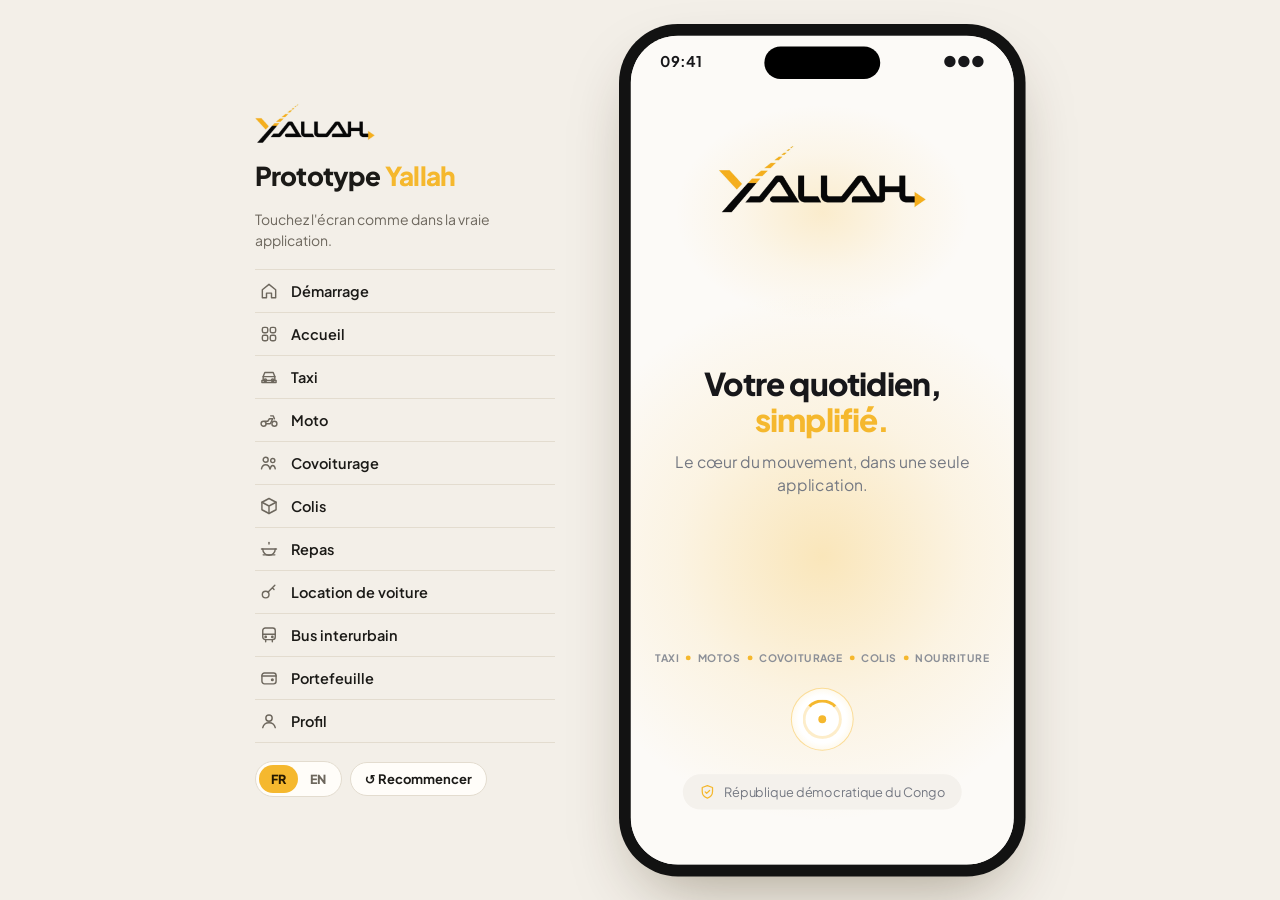
==== index.html @ ae4ca33b "Yallah prototype" ====
<!doctype html><html lang="fr"><head><meta charset="utf-8"><meta name="viewport" content="width=device-width, initial-scale=1, viewport-fit=cover"><meta name="theme-color" content="#fcfaf7"><meta name="apple-mobile-web-app-capable" content="yes"><meta name="mobile-web-app-capable" content="yes"><meta name="apple-mobile-web-app-title" content="Yallah"><link rel="apple-touch-icon" href="img/icon.png"><link rel="icon" href="img/icon.png"><title>Yallah App</title>
<link rel="preconnect" href="https://fonts.googleapis.com">
<link rel="preconnect" href="https://fonts.gstatic.com" crossorigin>
<link rel="stylesheet" href="https://fonts.googleapis.com/css2?family=Plus+Jakarta+Sans:wght@400;500;600;700;800&display=swap">
<style>
/* Layout: phones get the app full screen; laptops see a phone frame beside a short journey menu. One light app look, warm white with Yallah gold. */
:root {
  --page: #f3efe8; --page-ink: #1b1a17; --page-muted: #6d675d; --page-line: #e3dccf; --page-card: #fffdf9;
  --app-bg: #fcfaf7; --card: #ffffff; --ink: #17171a; --muted: #747882; --faint: #a3a7ae; --line: #efebe5;
  --gold: #f5b82e; --gold-soft: #fdf0cf; --gold-deep: #8a6408; --chip: #f4f1ec; --red: #c4382f;
  --sans: "Plus Jakarta Sans", "Segoe UI", system-ui, -apple-system, sans-serif;
}
@media (prefers-color-scheme: dark) { :root:not([data-theme="light"]) { --page: #15130f; --page-ink: #f3efe7; --page-muted: #a9a294; --page-line: #2e2a22; --page-card: #1d1a15; color-scheme: dark } }
:root[data-theme="dark"] { --page: #15130f; --page-ink: #f3efe7; --page-muted: #a9a294; --page-line: #2e2a22; --page-card: #1d1a15; color-scheme: dark }
* { box-sizing: border-box; -webkit-tap-highlight-color: transparent; }
html, body { height: 100%; }
body { margin: 0; background: var(--page); color: var(--page-ink); font-family: var(--sans); -webkit-font-smoothing: antialiased; }
button { font: inherit; color: inherit; }
:focus-visible { outline: 2px solid var(--gold); outline-offset: 2px; }

/* ---------- shell ---------- */
.stage { height: 100%; display: grid; grid-template-columns: minmax(250px, 300px) auto; justify-content: center; align-items: center; gap: 64px;
  padding-left: max(16px, env(safe-area-inset-left, 0px)); padding-right: max(16px, env(safe-area-inset-right, 0px)); padding-block: 24px; }
.rail { display: flex; flex-direction: column; gap: 18px; max-height: calc(100vh - 48px); }
.rail img { width: 120px; }
.rail h1 { margin: 0; font-size: 26px; font-weight: 800; letter-spacing: -0.03em; line-height: 1.15; text-wrap: balance; }
.rail h1 em { font-style: normal; color: var(--gold); }
.rail p { margin: 0; color: var(--page-muted); font-size: 14px; line-height: 1.5; }
.jlist { display: flex; flex-direction: column; overflow-y: auto; border-top: 1px solid var(--page-line); }
.jlist button { display: flex; align-items: center; gap: 12px; padding: 11px 4px; background: none; border: 0; border-bottom: 1px solid var(--page-line); text-align: left; cursor: pointer; font-weight: 600; font-size: 14.5px; color: var(--page-ink); }
.jlist button svg { width: 20px; height: 20px; color: var(--page-muted); }
.jlist button:hover svg, .jlist button.on svg { color: var(--gold); }
.railfoot { display: flex; gap: 8px; flex-wrap: wrap; align-items: center; }
.pill { border: 1px solid var(--page-line); background: var(--page-card); color: var(--page-ink); padding: 8px 14px; border-radius: 999px; font-size: 13px; font-weight: 700; cursor: pointer; }
.seg { display: inline-flex; border: 1px solid var(--page-line); background: var(--page-card); border-radius: 999px; padding: 3px; }
.seg button { border: 0; background: none; padding: 6px 12px; border-radius: 999px; font-size: 12.5px; font-weight: 800; cursor: pointer; color: var(--page-muted); }
.seg button[aria-pressed="true"] { background: var(--gold); color: #261900; }

.device { width: calc(390px * var(--s, 1) + 24px * var(--s, 1)); height: calc(844px * var(--s, 1) + 24px * var(--s, 1)); position: relative; }
.bezel { position: absolute; left: 0; top: 0; width: 414px; height: 868px; transform: scale(var(--s, 1)); transform-origin: 0 0; background: #121212; border-radius: 60px; padding: 12px;
  box-shadow: 0 30px 70px -24px rgba(50, 35, 0, .4); }
#app { position: relative; width: 390px; height: 844px; border-radius: 48px; overflow: hidden; background: var(--app-bg); color: var(--ink); font-family: var(--sans); --top: 50px; --bot: 26px; }
.fakebar { position: absolute; top: 0; left: 0; right: 0; height: 50px; padding: 16px 30px 0; display: flex; justify-content: space-between; font-weight: 700; font-size: 15px; z-index: 20; pointer-events: none; color: var(--ink); }
.fakebar .notch { position: absolute; left: 50%; top: 11px; transform: translateX(-50%); width: 118px; height: 33px; border-radius: 20px; background: #000; }
.handle { display: none; }
.backdrop { display: none; }
@media (max-width: 760px), (max-height: 600px) and (pointer: coarse) {
  .stage { display: block; padding: 0; }
  .rail { display: none; }
  .device { position: fixed; inset: 0; width: auto; height: auto; }
  .bezel { position: static; transform: none; width: 100%; height: 100%; padding: 0; border-radius: 0; box-shadow: none; background: var(--app-bg); }
  #app { width: 100%; height: 100%; border-radius: 0; --top: max(14px, env(safe-area-inset-top, 0px)); --bot: max(12px, env(safe-area-inset-bottom, 0px)); }
  .fakebar { display: none; }
  .handle { display: grid; place-items: center; position: fixed; z-index: 60; right: env(safe-area-inset-right, 0px); top: 38%; width: 12px; height: 44px; border-radius: 8px 0 0 8px; border: 0; background: rgba(23, 23, 26, .16); color: transparent; cursor: pointer; }
  .backdrop.show { display: block; position: fixed; inset: 0; z-index: 70; background: rgba(10, 8, 4, .45); }
  .rail.sheet { display: flex; position: fixed; z-index: 80; left: 0; right: 0; bottom: 0; max-height: 84vh; background: var(--page-card); border-radius: 24px 24px 0 0;
    padding: 20px max(18px, env(safe-area-inset-right, 0px)) calc(18px + env(safe-area-inset-bottom, 0px)) max(18px, env(safe-area-inset-left, 0px)); }
}

/* ---------- app ---------- */
.scr { position: absolute; inset: 0; display: flex; flex-direction: column; background: var(--app-bg); animation: enter .22s ease-out; }
@keyframes enter { from { opacity: 0; transform: translateX(14px); } to { opacity: 1; transform: none; } }
.scr.fade { animation: fadein .3s ease-out; }
@keyframes fadein { from { opacity: 0; } to { opacity: 1; } }
.top { padding: calc(var(--top) + 4px) 20px 10px; display: flex; align-items: center; gap: 12px; position: relative; z-index: 3; }
.top .t { font-size: 19px; font-weight: 800; letter-spacing: -0.02em; flex: 1; min-width: 0; white-space: nowrap; overflow: hidden; text-overflow: ellipsis; }
.body { flex: 1; min-height: 0; overflow-y: auto; padding: 4px 22px 20px; display: flex; flex-direction: column; gap: 18px; scrollbar-width: none; position: relative; }
.body::-webkit-scrollbar { display: none; }
.foot { padding: 10px 22px calc(var(--bot) + 6px); display: flex; flex-direction: column; gap: 8px; align-items: stretch; }
.nav + .foot, .foot:has(+ .nav) { padding-bottom: 10px; }
.nav { display: flex; padding: 8px 14px calc(var(--bot) - 4px); background: var(--card); border-top: 1px solid var(--line); }
.nav button { flex: 1; display: flex; flex-direction: column; align-items: center; gap: 3px; border: 0; background: none; font-size: 11px; font-weight: 600; color: var(--faint); cursor: pointer; padding: 4px 0; }
.nav button.on { color: var(--ink); }
.nav button.on .ic { color: var(--gold-deep); }
.nav button.on::after { content: ""; width: 4px; height: 4px; border-radius: 50%; background: var(--gold); }

.ic { width: 22px; height: 22px; stroke: currentColor; fill: none; stroke-width: 1.7; stroke-linecap: round; stroke-linejoin: round; flex: none; }
.round { width: 44px; height: 44px; border-radius: 50%; display: grid; place-items: center; background: var(--card); border: 1px solid var(--line); flex: none; cursor: pointer; padding: 0; }
.h1 { font-size: 30px; font-weight: 800; letter-spacing: -0.03em; line-height: 1.12; margin: 0; text-wrap: balance; }
.h2 { font-size: 22px; font-weight: 800; letter-spacing: -0.025em; margin: 0; }
.h3 { font-size: 15px; font-weight: 700; margin: 0; letter-spacing: -0.01em; }
.sub { color: var(--muted); font-size: 15px; line-height: 1.5; margin: 0; }
.small { font-size: 12.5px; color: var(--muted); }
.label { font-size: 12px; font-weight: 700; color: var(--muted); letter-spacing: .02em; }
.gold { color: var(--gold); }
.num { font-variant-numeric: tabular-nums; }
.center { text-align: center; align-items: center; }
.btn { display: flex; align-items: center; justify-content: center; gap: 8px; width: 100%; min-height: 56px; border-radius: 18px; border: 0; background: var(--gold); color: #1d1500; font-weight: 700; font-size: 16px; cursor: pointer; }
.btn.dark { background: var(--ink); color: #fff; }
.btn.ghost { background: var(--chip); color: var(--ink); }
.btn.sm { min-height: 48px; font-size: 15px; }
.link { background: none; border: 0; color: var(--muted); font-weight: 600; font-size: 14px; cursor: pointer; padding: 10px; align-self: center; }
.link.red { color: var(--red); }
.field { display: flex; align-items: center; gap: 12px; min-height: 56px; border-radius: 18px; background: var(--card); border: 1.5px solid var(--line); padding: 0 16px; font-size: 16px; width: 100%; text-align: left; cursor: pointer; color: var(--ink); }
.field.on { border-color: var(--gold); box-shadow: 0 0 0 4px var(--gold-soft); }
.field .ph { color: var(--muted); }
.row { display: flex; align-items: center; gap: 14px; }
.grow { flex: 1; min-width: 0; }
.list { display: flex; flex-direction: column; }
.li { display: flex; align-items: center; gap: 14px; padding: 14px 0; border: 0; border-bottom: 1px solid var(--line); background: none; text-align: left; width: 100%; cursor: pointer; color: var(--ink); }
.li:last-child { border-bottom: 0; }
.tile { width: 42px; height: 42px; border-radius: 14px; background: var(--chip); display: grid; place-items: center; color: var(--ink); flex: none; }
.tile.gold { background: var(--gold-soft); color: var(--gold-deep); }
.tile.solid { background: var(--gold); color: #1d1500; }
.chev { color: var(--faint); }
.card { background: var(--card); border-radius: 22px; box-shadow: 0 0 0 1px var(--line) inset; padding: 16px; }
.soft { background: var(--chip); border-radius: 20px; padding: 14px 16px; }
.chips { display: flex; gap: 8px; flex-wrap: wrap; }
.chip { padding: 9px 14px; border-radius: 999px; background: var(--chip); font-size: 13.5px; font-weight: 600; border: 0; cursor: pointer; color: var(--ink); }
.chip.on { background: var(--ink); color: #fff; }
.glow { position: absolute; border-radius: 50%; pointer-events: none; background: radial-gradient(closest-side, rgba(245, 184, 46, .30), rgba(245, 184, 46, .1) 55%, rgba(245, 184, 46, 0)); z-index: 0; }
.rel { position: relative; z-index: 1; }
.svc { display: grid; grid-template-columns: repeat(3, 1fr); gap: 12px; }
.svc button { border: 0; background: var(--card); border-radius: 22px; min-height: 92px; display: flex; flex-direction: column; align-items: center; justify-content: center; gap: 8px; cursor: pointer; font-size: 13px; font-weight: 600; box-shadow: 0 0 0 1px var(--line) inset; color: var(--ink); padding: 8px 4px; }
.svc .ic { width: 28px; height: 28px; stroke-width: 1.5; }
.svc button.hot { background: var(--gold-soft); box-shadow: none; }
.balance { display: flex; align-items: center; gap: 12px; background: var(--ink); color: #fff; border-radius: 22px; padding: 18px 20px; }
.balance .mini { border: 0; background: var(--gold); color: #1d1500; border-radius: 14px; min-height: 42px; padding: 0 14px; font-weight: 700; display: flex; gap: 6px; align-items: center; cursor: pointer; }

/* maps + sheets */
.map { position: absolute; inset: 0; width: 100%; height: 100%; }
.floattop { position: absolute; left: 0; right: 0; top: 0; padding: calc(var(--top) + 4px) 20px 0; display: flex; justify-content: space-between; z-index: 3; }
.sheet { position: absolute; left: 0; right: 0; bottom: 0; background: var(--card); border-radius: 28px 28px 0 0; box-shadow: 0 -12px 40px rgba(30, 20, 0, .08); padding: 12px 22px calc(var(--bot) + 8px); z-index: 4; display: flex; flex-direction: column; gap: 12px; }
.grab { width: 40px; height: 4px; border-radius: 2px; background: var(--line); margin: 0 auto 4px; }
.opt { display: flex; align-items: center; gap: 14px; padding: 11px 14px; border-radius: 18px; border: 1.5px solid transparent; background: none; width: 100%; text-align: left; cursor: pointer; color: var(--ink); }
.opt.on { border-color: var(--gold); background: #fffbf1; }
.opt.on .tile { background: var(--gold); color: #1d1500; }
.pulse { position: absolute; border-radius: 50%; border: 1.5px solid rgba(245, 184, 46, .6); animation: ping 2.4s ease-out infinite; }
@keyframes ping { from { transform: scale(.4); opacity: 1; } to { transform: scale(1.6); opacity: 0; } }
.bar { height: 4px; border-radius: 2px; background: var(--chip); overflow: hidden; }
.bar i { display: block; height: 100%; width: 40%; background: var(--gold); border-radius: 2px; animation: slide 1.6s ease-in-out infinite; }
.bar.fill i { width: 100%; transform-origin: left; animation: fill var(--dur, 5s) linear forwards; }
@keyframes slide { from { transform: translateX(-100%); } to { transform: translateX(260%); } }
@keyframes fill { from { transform: scaleX(0); } to { transform: scaleX(1); } }
.spinner { width: 64px; height: 64px; border-radius: 50%; display: grid; place-items: center; border: 1px solid rgba(245, 184, 46, .45); background: radial-gradient(circle, #fff 55%, var(--gold-soft)); }
.spinner i { width: 40px; height: 40px; border-radius: 50%; border: 3px solid rgba(245, 184, 46, .25); border-top-color: var(--gold); animation: spin 1.1s linear infinite; position: relative; }
.spinner i::after { content: ""; position: absolute; inset: 0; margin: auto; width: 8px; height: 8px; border-radius: 50%; background: var(--gold); }
@keyframes spin { to { transform: rotate(360deg); } }
.okmark { width: 80px; height: 80px; border-radius: 50%; background: var(--gold); display: grid; place-items: center; color: #1d1500; animation: pop .35s ease-out; }
.okmark .ic { width: 38px; height: 38px; stroke-width: 2.2; }
@keyframes pop { from { transform: scale(.6); opacity: 0; } to { transform: scale(1); opacity: 1; } }
.stars { display: flex; gap: 10px; justify-content: center; }
.stars button { border: 0; background: none; padding: 0; cursor: pointer; }
.stars svg { width: 36px; height: 36px; }
.steps { display: flex; flex-direction: column; }
.step { display: flex; gap: 14px; align-items: flex-start; padding-bottom: 18px; position: relative; }
.step::before { content: ""; position: absolute; left: 11px; top: 26px; bottom: 2px; width: 2px; background: var(--line); }
.step:last-child::before { display: none; }
.step .d { width: 24px; height: 24px; border-radius: 50%; border: 2px solid var(--line); background: var(--card); flex: none; display: grid; place-items: center; }
.step.done .d { background: var(--gold); border-color: var(--gold); color: #1d1500; }
.step.done .d .ic { width: 14px; height: 14px; stroke-width: 3; }
.step.now .d { border-color: var(--gold); box-shadow: 0 0 0 5px var(--gold-soft); }
.step.now .d::after { content: ""; width: 8px; height: 8px; border-radius: 50%; background: var(--gold); }
.step .h3 { margin-top: 2px; }
.step:not(.done):not(.now) .h3 { color: var(--faint); font-weight: 600; }
.food { border-radius: 22px; overflow: hidden; background: var(--card); box-shadow: 0 0 0 1px var(--line) inset; border: 0; padding: 0; text-align: left; cursor: pointer; color: var(--ink); width: 100%; }
.food .art { height: 116px; position: relative; overflow: hidden; }
.food .meta { padding: 12px 14px 14px; display: flex; flex-direction: column; gap: 3px; }
.qty { display: flex; align-items: center; gap: 10px; }
.qty button { width: 32px; height: 32px; border-radius: 50%; border: 1px solid var(--line); background: var(--card); display: grid; place-items: center; cursor: pointer; padding: 0; }
.qty button.add { background: var(--gold); border-color: var(--gold); color: #1d1500; }
.qty .ic { width: 16px; height: 16px; stroke-width: 2.2; }
.cartbar { display: flex; align-items: center; gap: 12px; background: var(--ink); color: #fff; border-radius: 18px; min-height: 58px; padding: 0 18px; border: 0; cursor: pointer; width: 100%; font-weight: 700; font-size: 15px; }
.cartbar .n { width: 26px; height: 26px; border-radius: 50%; background: var(--gold); color: #1d1500; display: grid; place-items: center; font-size: 13px; }
.seats { display: grid; grid-template-columns: repeat(2, 44px) 24px repeat(2, 44px); gap: 10px; justify-content: center; }
.seat { width: 44px; height: 44px; border-radius: 12px; border: 1.5px solid var(--line); background: var(--card); font-size: 12px; font-weight: 700; color: var(--muted); cursor: pointer; padding: 0; }
.seat.taken { background: var(--chip); border-color: var(--chip); color: var(--faint); cursor: default; }
.seat.on { background: var(--gold); border-color: var(--gold); color: #1d1500; }
.keypad { display: grid; grid-template-columns: repeat(3, 1fr); gap: 8px; }
.keypad button { min-height: 56px; border: 0; background: none; font-size: 24px; font-weight: 600; border-radius: 16px; cursor: pointer; color: var(--ink); }
.keypad button:active { background: var(--chip); }
.pins { display: flex; gap: 14px; justify-content: center; }
.pins i { width: 16px; height: 16px; border-radius: 50%; border: 2px solid var(--faint); }
.pins i.on { background: var(--ink); border-color: var(--ink); }
.otp { display: flex; gap: 12px; }
.otp span { flex: 1; height: 62px; border-radius: 16px; background: var(--card); border: 1.5px solid var(--line); display: grid; place-items: center; font-size: 24px; font-weight: 800; }
.otp span.on { border-color: var(--gold); box-shadow: 0 0 0 4px var(--gold-soft); }
.bubble { max-width: 78%; padding: 11px 14px; border-radius: 18px; font-size: 14.5px; line-height: 1.4; }
.bubble.me { align-self: flex-end; background: var(--gold); color: #1d1500; border-bottom-right-radius: 6px; }
.bubble.them { align-self: flex-start; background: var(--chip); border-bottom-left-radius: 6px; }
.toggle { width: 46px; height: 28px; border-radius: 14px; background: var(--chip); border: 0; position: relative; cursor: pointer; flex: none; padding: 0; }
.toggle::after { content: ""; position: absolute; top: 3px; left: 3px; width: 22px; height: 22px; border-radius: 50%; background: #fff; box-shadow: 0 1px 3px rgba(0, 0, 0, .2); transition: left .15s; }
.toggle.on { background: var(--gold); }
.toggle.on::after { left: 21px; }
.radio { width: 22px; height: 22px; border-radius: 50%; border: 2px solid var(--line); flex: none; }
.radio.on { border: 7px solid var(--gold); }
.amount { font-size: 42px; font-weight: 800; letter-spacing: -0.03em; text-align: center; }
.toast { position: absolute; left: 50%; bottom: 110px; transform: translateX(-50%); background: var(--ink); color: #fff; padding: 10px 16px; border-radius: 999px; font-size: 13px; font-weight: 600; z-index: 30; white-space: nowrap; animation: fadein .2s; }
@media (prefers-reduced-motion: reduce) { .scr, .pulse, .spinner i, .bar i, .okmark { animation: none !important; } .bar.fill i { transform: none; } }
</style>

</head><body>
<svg width="0" height="0" style="position:absolute" aria-hidden="true">
  <symbol id="i-car" viewBox="0 0 24 24"><path d="M5 16V11.5l2-5h10l2 5V16"/><path d="M3.5 16h17v2.5h-17z"/><circle cx="7.5" cy="16" r="1.6"/><circle cx="16.5" cy="16" r="1.6"/><path d="M5 11.5h14"/></symbol>
  <symbol id="i-moto" viewBox="0 0 24 24"><circle cx="5.5" cy="16.5" r="3"/><circle cx="18.5" cy="16.5" r="3"/><path d="M8.5 16.5h5l3-6h-4l-2 3H7"/><path d="M14 7h3l1.5 3.5"/></symbol>
  <symbol id="i-pool" viewBox="0 0 24 24"><circle cx="8" cy="8" r="3"/><circle cx="16.5" cy="9" r="2.5"/><path d="M3 19c.5-3 2.5-5 5-5s4.5 2 5 5"/><path d="M13.5 19c.4-2.4 1.6-4 3-4s2.6 1.6 3 4"/></symbol>
  <symbol id="i-box" viewBox="0 0 24 24"><path d="M3.5 7.5 12 3l8.5 4.5v9L12 21l-8.5-4.5z"/><path d="M3.5 7.5 12 12l8.5-4.5M12 12v9"/></symbol>
  <symbol id="i-food" viewBox="0 0 24 24"><path d="M3 12h18"/><path d="M4.5 12a7.5 7.5 0 0 0 15 0"/><path d="M12 4v2"/><path d="M5 19h14"/></symbol>
  <symbol id="i-more" viewBox="0 0 24 24"><circle cx="6" cy="12" r="1.3"/><circle cx="12" cy="12" r="1.3"/><circle cx="18" cy="12" r="1.3"/></symbol>
  <symbol id="i-grid" viewBox="0 0 24 24"><rect x="4" y="4" width="6.5" height="6.5" rx="2"/><rect x="13.5" y="4" width="6.5" height="6.5" rx="2"/><rect x="4" y="13.5" width="6.5" height="6.5" rx="2"/><rect x="13.5" y="13.5" width="6.5" height="6.5" rx="2"/></symbol>
  <symbol id="i-home" viewBox="0 0 24 24"><path d="M4 10.5 12 4l8 6.5V20h-5v-5.5H9V20H4z"/></symbol>
  <symbol id="i-clock" viewBox="0 0 24 24"><circle cx="12" cy="12" r="8.5"/><path d="M12 7.5V12l3 2"/></symbol>
  <symbol id="i-wallet" viewBox="0 0 24 24"><rect x="3.5" y="6" width="17" height="13" rx="3"/><path d="M3.5 9.5h17"/><circle cx="16" cy="14" r="1"/></symbol>
  <symbol id="i-user" viewBox="0 0 24 24"><circle cx="12" cy="8.5" r="3.8"/><path d="M4.5 20c.8-3.8 3.8-6 7.5-6s6.7 2.2 7.5 6"/></symbol>
  <symbol id="i-search" viewBox="0 0 24 24"><circle cx="11" cy="11" r="6.5"/><path d="m16 16 4 4"/></symbol>
  <symbol id="i-pin" viewBox="0 0 24 24"><path d="M12 21s-6.5-6.2-6.5-11a6.5 6.5 0 0 1 13 0c0 4.8-6.5 11-6.5 11z"/><circle cx="12" cy="10" r="2.3"/></symbol>
  <symbol id="i-back" viewBox="0 0 24 24"><path d="M15 5l-7 7 7 7"/></symbol>
  <symbol id="i-x" viewBox="0 0 24 24"><path d="M6 6l12 12M18 6 6 18"/></symbol>
  <symbol id="i-arrow" viewBox="0 0 24 24"><path d="M5 12h14M13 6l6 6-6 6"/></symbol>
  <symbol id="i-chev" viewBox="0 0 24 24"><path d="M9 6l6 6-6 6"/></symbol>
  <symbol id="i-phone" viewBox="0 0 24 24"><path d="M6.5 3.5h3l1.5 4-2 1.5a10 10 0 0 0 6 6l1.5-2 4 1.5v3a2 2 0 0 1-2 2A16 16 0 0 1 4.5 5.5a2 2 0 0 1 2-2z"/></symbol>
  <symbol id="i-mobile" viewBox="0 0 24 24"><rect x="6.5" y="3" width="11" height="18" rx="2.5"/><path d="M10.5 18h3"/></symbol>
  <symbol id="i-chat" viewBox="0 0 24 24"><path d="M4 5.5h16v10H9l-5 4z"/></symbol>
  <symbol id="i-check" viewBox="0 0 24 24"><path d="m5 12.5 4.5 4.5L19 7.5"/></symbol>
  <symbol id="i-plus" viewBox="0 0 24 24"><path d="M12 5v14M5 12h14"/></symbol>
  <symbol id="i-minus" viewBox="0 0 24 24"><path d="M5 12h14"/></symbol>
  <symbol id="i-send" viewBox="0 0 24 24"><path d="M5 19 19 5M9 5h10v10"/></symbol>
  <symbol id="i-down" viewBox="0 0 24 24"><path d="M12 5v14M6 13l6 6 6-6"/></symbol>
  <symbol id="i-shield" viewBox="0 0 24 24"><path d="M12 3.5 19 6v5.5c0 4.3-3 7.6-7 9-4-1.4-7-4.7-7-9V6z"/><path d="m9 12 2 2 4-4"/></symbol>
  <symbol id="i-work" viewBox="0 0 24 24"><rect x="3.5" y="7.5" width="17" height="12" rx="2.5"/><path d="M9 7.5V5.5h6v2"/></symbol>
  <symbol id="i-plane" viewBox="0 0 24 24"><path d="M3 13.5 21 7l-4.5 13-3.5-6.5z"/><path d="m13 13.5 8-6.5"/></symbol>
  <symbol id="i-star" viewBox="0 0 24 24"><path d="m12 3.8 2.5 5.2 5.7.7-4.2 3.9 1.1 5.6L12 16.4l-5.1 2.8L8 13.6 3.8 9.7l5.7-.7z"/></symbol>
  <symbol id="i-bus" viewBox="0 0 24 24"><rect x="4.5" y="3.5" width="15" height="14" rx="3"/><path d="M4.5 11h15M8 17.5V20M16 17.5V20"/><circle cx="8" cy="14.3" r=".8"/><circle cx="16" cy="14.3" r=".8"/></symbol>
  <symbol id="i-school" viewBox="0 0 24 24"><path d="M3 9 12 4.5 21 9l-9 4.5z"/><path d="M7 11v4.5c1.5 1.3 3 2 5 2s3.5-.7 5-2V11"/></symbol>
  <symbol id="i-key" viewBox="0 0 24 24"><circle cx="8" cy="15" r="4"/><path d="m11 12 8-8M16 7l2 2"/></symbol>
  <symbol id="i-building" viewBox="0 0 24 24"><rect x="5" y="3.5" width="14" height="17" rx="2"/><path d="M9 7.5h2M13 7.5h2M9 11h2M13 11h2M10.5 20.5V16h3v4.5"/></symbol>
  <symbol id="i-bell" viewBox="0 0 24 24"><path d="M6 16V11a6 6 0 0 1 12 0v5l1.5 2h-15z"/><path d="M10 20.5h4"/></symbol>
  <symbol id="i-lang" viewBox="0 0 24 24"><circle cx="12" cy="12" r="8.5"/><path d="M3.5 12h17M12 3.5c2.5 2.5 3.5 5.5 3.5 8.5s-1 6-3.5 8.5c-2.5-2.5-3.5-5.5-3.5-8.5s1-6 3.5-8.5z"/></symbol>
  <symbol id="i-lock" viewBox="0 0 24 24"><rect x="5" y="10.5" width="14" height="10" rx="2.5"/><path d="M8.5 10.5V8a3.5 3.5 0 0 1 7 0v2.5"/></symbol>
  <symbol id="i-help" viewBox="0 0 24 24"><circle cx="12" cy="12" r="8.5"/><path d="M9.8 9.5a2.3 2.3 0 0 1 4.4.8c0 1.6-2.2 1.8-2.2 3.4"/><circle cx="12" cy="16.8" r=".5"/></symbol>
  <symbol id="i-out" viewBox="0 0 24 24"><path d="M14 4.5H6.5v15H14M10 12h10M16.5 8.5 20 12l-3.5 3.5"/></symbol>
  <symbol id="i-card" viewBox="0 0 24 24"><rect x="3" y="5.5" width="18" height="13" rx="2.5"/><path d="M3 10h18M7 14.5h4"/></symbol>
  <symbol id="i-share" viewBox="0 0 24 24"><circle cx="17.5" cy="6" r="2.5"/><circle cx="6.5" cy="12" r="2.5"/><circle cx="17.5" cy="18" r="2.5"/><path d="m8.7 10.8 6.6-3.6M8.7 13.2l6.6 3.6"/></symbol>
  <symbol id="i-store" viewBox="0 0 24 24"><path d="M4 9.5 5.5 4.5h13L20 9.5"/><path d="M4 9.5a2.7 2.7 0 0 0 5.3 0 2.7 2.7 0 0 0 5.4 0 2.7 2.7 0 0 0 5.3 0"/><path d="M5.5 12v8h13v-8"/></symbol>
  <symbol id="i-cal" viewBox="0 0 24 24"><rect x="3.5" y="5.5" width="17" height="15" rx="2.5"/><path d="M3.5 10h17M8 3.5v4M16 3.5v4"/></symbol>
  <symbol id="i-signal" viewBox="0 0 24 24"><path d="M4 18v-2M9 18v-5M14 18V9M19 18V5" stroke-width="2.6"/></symbol>
  <symbol id="i-flag" viewBox="0 0 30 20"><rect width="30" height="20" rx="3" fill="#2a8cd8"/><path d="M0 20 30 0" stroke="#f5d10b" stroke-width="7"/><path d="M0 20 30 0" stroke="#d6261f" stroke-width="3.5"/><path d="m6 3 1.2 2.6 2.8.3-2.1 1.9.6 2.8L6 9.2 3.5 10.6l.6-2.8L2 5.9l2.8-.3z" fill="#f5d10b"/></symbol>
  <symbol id="i-menu" viewBox="0 0 24 24"><path d="M5 7h14M5 12h14M5 17h14"/></symbol>
  <g id="mapbase">
    <rect width="390" height="844" fill="#f1ede6"/>
    <path d="M-20 140 L420 90 M-20 330 L420 300 M-20 520 L420 470 M90 -20 L130 860 M270 -20 L240 860" stroke="#ffffff" stroke-width="16" fill="none"/>
    <path d="M-20 230 L420 200 M-20 420 L420 390 M185 -20 L180 860 M340 -20 L320 860 M20 -20 L50 860" stroke="#ffffff" stroke-width="7" fill="none"/>
    <rect x="145" y="345" width="70" height="40" rx="10" fill="#ebe4d8"/>
    <rect x="258" y="120" width="60" height="70" rx="12" fill="#ebe4d8"/>
    <path d="M-20 660 C 80 620, 160 720, 420 630 L420 860 L-20 860 Z" fill="#e6eef0"/>
  </g>
  <g id="route">
    <path d="M118 150 L121 302 L246 292 L254 455" stroke="#f5b82e" stroke-width="6" fill="none" stroke-linecap="round" stroke-linejoin="round"/>
    <circle cx="118" cy="150" r="9" fill="#17171a"/><circle cx="118" cy="150" r="3.5" fill="#fff"/>
    <circle cx="254" cy="455" r="12" fill="#f5b82e"/><circle cx="254" cy="455" r="4.5" fill="#17171a"/>
  </g>
</svg>

<div class="stage">
  <aside class="rail" id="rail" aria-label="Journeys">
    <img src="[data-uri]" alt="Yallah">
    <h1 id="railTitle">Prototype <em>Yallah</em></h1>
    <p id="railSub">Touchez l'écran comme dans la vraie application.</p>
    <div class="jlist" id="jlist"></div>
    <div class="railfoot">
      <div class="seg" role="group" aria-label="Language"><button type="button" data-lang="fr" aria-pressed="true">FR</button><button type="button" data-lang="en" aria-pressed="false">EN</button></div>
      <button type="button" class="pill" id="restart">↺ <span id="restartL">Recommencer</span></button>
    </div>
  </aside>
  <div class="device" id="device"><div class="bezel"><div id="app" aria-live="polite"><div class="fakebar"><span>09:41</span><span class="notch"></span><span>●●●</span></div></div></div></div>
</div>
<button type="button" class="handle" id="handle" aria-label="Menu"><svg class="ic" style="width:14px;height:14px"><use href="#i-menu"/></svg></button>
<div class="backdrop" id="backdrop"></div>

<script>
const LOGO = document.querySelector('.rail img').src;
const st = { lang: 'fr', mode: 'taxi', ride: 'taxi', cart: {}, rate: 4, tip: 1, seat: '14', amount: 25000, method: 'mpesa', pin: '', size: 'm', poolDay: 0, chauffeur: true, req: null, ok: null, receipt: null, chatWith: 'driver' };
let current = null, stack = [], timer = null;
const L = (fr, en) => st.lang === 'en' ? en : fr;
const ic = (n, s = '') => `<svg class="ic" ${s}><use href="#i-${n}"/></svg>`;
const fmt = n => n.toLocaleString('fr-FR').replace(/ | /g, ' ');
const cdf = n => 'CDF ' + fmt(n);

const DRIVER = {
  taxi: { name: 'Patrick K.', first: 'Patrick', ini: 'PK', car: 'Toyota Corolla', plate: '4392AA', price: 14000, eta: 4, icon: 'car' },
  moto: { name: 'Dieudonné M.', first: 'Dieudonné', ini: 'DM', car: 'TVS Apache 160', plate: '2480AA', price: 6500, eta: 3, icon: 'moto' },
  comfort: { name: 'Joseph T.', first: 'Joseph', ini: 'JT', car: 'Toyota Prado', plate: '7710AB', price: 24000, eta: 7, icon: 'car' }
};
const MENU = [
  { id: 'poulet', fr: 'Poulet Mayo', en: 'Mayo Chicken', p: 22000 },
  { id: 'liboke', fr: 'Liboke de capitaine', en: 'Capitaine Liboke', p: 28000 },
  { id: 'brochette', fr: 'Brochettes', en: 'Skewers', p: 14000 },
  { id: 'jus', fr: 'Jus de gingembre', en: 'Ginger juice', p: 3000 }
];
const CARS = [
  { id: 'prado', name: 'Toyota Prado', seats: 7, p: 280000, col: '#e9e2d6' },
  { id: 'corolla', name: 'Toyota Corolla', seats: 5, p: 120000, col: '#f3e6c8' },
  { id: 'hiace', name: 'Toyota Hiace', seats: 14, p: 200000, col: '#e4e9ec' }
];

/* ---------- building blocks ---------- */
function header(title, o = {}) {
  const back = o.back === false ? '' : `<button class="round" data-back aria-label="${L('Retour', 'Back')}">${ic(o.close ? 'x' : 'back')}</button>`;
  const home = o.home === false ? '' : `<button class="round" data-go="home" aria-label="${L('Accueil', 'Home')}">${ic('home')}</button>`;
  return `<div class="top">${back}<div class="t">${title}</div>${o.right || home}</div>`;
}
function nav(on) {
  const it = [['home', 'home', L('Accueil', 'Home')], ['activity', 'clock', L('Activité', 'Activity')], ['wallet', 'wallet', L('Portefeuille', 'Wallet')], ['profile', 'user', L('Profil', 'Profile')]];
  return `<nav class="nav">${it.map(([k, i, l]) => `<button data-go="${k}" data-reset class="${k === on ? 'on' : ''}">${ic(i)}<span>${l}</span></button>`).join('')}</nav>`;
}
const map = (extra = '') => `<svg class="map" viewBox="0 0 390 844" preserveAspectRatio="xMidYMid slice"><use href="#mapbase"/>${extra}</svg>`;
const li = (tile, title, sub, go, right = ic('chev', 'class="ic chev"'), tileCls = '') =>
  `<button class="li" ${go ? `data-go="${go}"` : ''}><div class="tile ${tileCls}">${ic(tile)}</div><div class="grow"><div class="h3">${title}</div>${sub ? `<div class="small">${sub}</div>` : ''}</div>${right}</button>`;
const stars = n => [1, 2, 3, 4, 5].map(i => `<button data-act="rate" data-v="${i}" aria-label="${i}"><svg viewBox="0 0 24 24"><use href="#i-star" fill="${i <= n ? '#f5b82e' : 'none'}" stroke="${i <= n ? '#f5b82e' : '#d8d2c6'}" stroke-width="1.6"/></svg></button>`).join('');
const foodArt = (a, b, dish) => `<div class="art" style="background:linear-gradient(135deg,${a},${b})"><svg viewBox="0 0 120 80" style="position:absolute;right:16px;bottom:-6px;width:150px">${dish}</svg></div>`;
const DISH1 = '<ellipse cx="60" cy="58" rx="54" ry="16" fill="#fff8e6"/><ellipse cx="60" cy="52" rx="40" ry="11" fill="#e48b2c"/><circle cx="44" cy="46" r="7" fill="#c8601f"/><circle cx="62" cy="44" r="8" fill="#d97a2a"/><circle cx="78" cy="48" r="6" fill="#9c4c1a"/>';
const DISH2 = '<ellipse cx="60" cy="58" rx="54" ry="16" fill="#fff"/><path d="M24 52c8-14 64-14 72 0z" fill="#e2b45e"/><path d="M30 48c10-6 50-6 60 0" stroke="#b5452b" stroke-width="4" fill="none"/>';
const DISH3 = '<ellipse cx="60" cy="58" rx="54" ry="16" fill="#fff"/><path d="M30 50h60" stroke="#8a4a1c" stroke-width="7" stroke-linecap="round"/><circle cx="40" cy="50" r="6" fill="#b85c24"/><circle cx="58" cy="50" r="6" fill="#c96a2a"/><circle cx="76" cy="50" r="6" fill="#a24f1d"/>';
const carArt = col => `<svg viewBox="0 0 200 90" style="width:100%;height:100%"><rect width="200" height="90" fill="${col}"/><g transform="translate(40 26)"><path d="M10 40V28l14-16h62l20 16h8v12z" fill="#17171a"/><path d="M30 14h22v13H22zM57 14h26l14 13H57z" fill="#cfd6db"/><circle cx="30" cy="42" r="9" fill="#17171a" stroke="#fff" stroke-width="4"/><circle cx="96" cy="42" r="9" fill="#17171a" stroke="#fff" stroke-width="4"/></g></svg>`;
const qr = () => { let s = ''; const seed = [5, 9, 3, 12, 7, 1, 14, 6, 10, 2, 13, 8, 4, 11]; for (let y = 0; y < 21; y++) for (let x = 0; x < 21; x++) { const f = (x < 7 && y < 7) || (x > 13 && y < 7) || (x < 7 && y > 13); const v = f ? ((x % 6 === 0 || y % 6 === 0 || (x > 1 && x < 5 && y > 1 && y < 5)) || (x > 13 && (x === 14 || x === 20 || y === 0 || y === 6 || (x > 15 && x < 19 && y > 1 && y < 5))) || (y > 13 && (y === 14 || y === 20 || x === 0 || x === 6 || (x > 1 && x < 5 && y > 15 && y < 19)))) : ((x * seed[y % 14] + y * 3) % 5 < 2); if (v && !(f && x > 13 && y < 7 && !(x === 14 || x === 20 || y === 0 || y === 6 || (x > 15 && x < 19 && y > 1 && y < 5))) && !(f && y > 13 && x < 7 && !(y === 14 || y === 20 || x === 0 || x === 6 || (x > 1 && x < 5 && y > 15 && y < 19))) && !(f && x < 7 && y < 7 && !(x === 0 || x === 6 || y === 0 || y === 6 || (x > 1 && x < 5 && y > 1 && y < 5)))) s += `<rect x="${x}" y="${y}" width="1" height="1"/>`; } return `<svg viewBox="-1 -1 23 23" style="width:180px;height:180px" fill="#17171a">${s}</svg>`; };
const ok = (o) => { st.ok = o; return 'ok'; };

/* ---------- screens ---------- */
const S = {};
S.splash = () => `<div class="scr fade">
  <div class="glow" style="width:540px;height:540px;left:-75px;top:260px"></div><div class="glow" style="width:300px;height:220px;left:45px;top:70px;opacity:.7"></div>
  <div class="body rel center" style="padding-top:calc(var(--top) + 60px);gap:0">
    <img src="${LOGO}" alt="Yallah" style="width:212px">
    <div style="margin:auto 0;padding:0 18px"><h1 class="h1" style="font-size:32px">${L('Votre quotidien,', 'Your daily life,')}<br><span class="gold">${L('simplifié.', 'made simple.')}</span></h1>
    <p class="sub" style="margin-top:14px;font-size:16px">${L('Le cœur du mouvement, dans une seule application.', 'The heartbeat of movement, in one app.')}</p></div>
    <div style="display:flex;flex-direction:column;align-items:center;gap:24px;padding-bottom:calc(var(--bot) + 10px)">
      <div style="display:flex;gap:7px;align-items:center;font-size:10.5px;font-weight:700;letter-spacing:.06em;color:#8b8f97;flex-wrap:wrap;justify-content:center">${[L('TAXI', 'TAXI'), L('MOTOS', 'MOTOS'), L('COVOITURAGE', 'CARPOOL'), L('COLIS', 'PARCELS'), L('NOURRITURE', 'FOOD')].map(x => `<span>${x}</span>`).join('<i style="width:5px;height:5px;border-radius:50%;background:var(--gold)"></i>')}</div>
      <div class="spinner"><i></i></div>
      <div style="display:flex;gap:8px;align-items:center;background:var(--chip);border-radius:999px;padding:9px 16px;font-size:13px;color:var(--muted)">${ic('shield', 'style="width:18px;height:18px;color:var(--gold)"')}${L('République démocratique du Congo', 'Democratic Republic of the Congo')}</div>
    </div></div></div>`;
S.splash.auto = ['login', 2800];

S.login = () => `<div class="scr">
  <div class="glow" style="width:440px;height:320px;left:-25px;top:-50px;opacity:.8"></div>
  <div class="body rel" style="padding-top:calc(var(--top) + 30px)">
    <img src="${LOGO}" alt="Yallah" style="width:120px">
    <div style="margin-top:40px"><h1 class="h1">${L('Bienvenue', 'Welcome')}</h1><p class="sub" style="margin-top:8px">${L('Entrez votre numéro de téléphone.', 'Enter your phone number.')}</p></div>
    <div class="field on"><svg viewBox="0 0 30 20" width="26" height="18" style="border-radius:3px"><use href="#i-flag"/></svg><b>+243</b><span style="width:1px;height:24px;background:var(--line)"></span><span class="num" style="font-weight:600;letter-spacing:.04em">82 441 9080</span></div>
  </div>
  <div class="foot"><button class="btn" data-go="otp">${L('Continuer', 'Continue')} ${ic('arrow')}</button><span class="small" style="text-align:center">${L('Un code vous sera envoyé par SMS.', "We'll text you a code.")}</span></div></div>`;

S.otp = () => `<div class="scr">${header('', { home: false })}
  <div class="body"><div><h1 class="h1">${L('Code de vérification', 'Verification code')}</h1><p class="sub" style="margin-top:8px">${L('Envoyé au', 'Sent to')} +243 82 441 9080</p></div>
  <div class="otp"><span>5</span><span>8</span><span>2</span><span class="on">4</span></div>
  <button class="link" style="align-self:flex-start;padding-left:0">${L('Renvoyer le code', 'Resend code')}</button></div>
  <div class="foot"><button class="btn" data-go="home" data-reset>${L('Vérifier', 'Verify')}</button></div></div>`;

S.home = () => `<div class="scr">
  <div class="top"><div class="grow"><div class="small">${L('Bonjour', 'Good morning')}</div><div class="h2">Alain</div></div>
    <button class="round" data-go="notifs" aria-label="Notifications">${ic('bell')}</button>
    <button class="round" data-go="profile" data-reset style="background:var(--gold-soft);border:0;font-weight:800;color:var(--gold-deep)">AM</button></div>
  <div class="body">
    <button class="field" data-go="dest" data-mode="taxi"><span class="ph" style="display:flex;gap:12px;align-items:center">${ic('search')}${L('Où allez-vous ?', 'Where to?')}</span></button>
    <div class="svc">
      <button class="hot" data-go="dest" data-mode="taxi">${ic('car')}<span>Taxi</span></button>
      <button data-go="dest" data-mode="moto">${ic('moto')}<span>Moto</span></button>
      <button data-go="pool">${ic('pool')}<span>${L('Covoiturage', 'Carpool')}</span></button>
      <button data-go="parcel">${ic('box')}<span>${L('Colis', 'Parcel')}</span></button>
      <button data-go="food">${ic('food')}<span>${L('Repas', 'Food')}</span></button>
      <button data-go="more">${ic('grid')}<span>${L('Plus', 'More')}</span></button>
    </div>
    <div class="balance"><div class="grow"><div style="font-size:12.5px;color:#b9bcc2">${L('Solde Yallah Pay', 'Yallah Pay balance')}</div><div class="num" style="font-size:22px;font-weight:800;margin-top:2px">${cdf(85000)}</div></div>
      <button class="mini" data-go="topup">${ic('plus', 'style="width:18px;height:18px"')}${L('Recharger', 'Top up')}</button></div>
    <div><div class="h3">${L('Récents', 'Recent')}</div><div class="list">
      ${li('home', L('Maison', 'Home'), 'Ngaliema', 'choose')}
      ${li('work', L('Bureau', 'Office'), 'Gombe', 'choose')}</div></div>
  </div>${nav('home')}</div>`;

S.notifs = () => `<div class="scr">${header('Notifications')}<div class="body"><div class="list">
  ${li('car', L('Votre chauffeur arrive', 'Your driver is coming'), L('Il y a 2 min', '2 min ago'), 'driver', '', 'gold')}
  ${li('food', L('Commande livrée', 'Order delivered'), L('Hier', 'Yesterday'), null, '')}
  ${li('wallet', L('Recharge réussie', 'Top-up successful'), L('Hier', 'Yesterday'), null, '')}</div></div>${nav('')}</div>`;

/* ride */
S.dest = () => `<div class="scr">${header(L('Où allez-vous ?', 'Where to?'))}
  <div class="body"><div style="display:flex;gap:14px"><div style="display:flex;flex-direction:column;align-items:center;padding:22px 0"><i style="width:10px;height:10px;border-radius:50%;border:2.5px solid var(--ink)"></i><i style="width:2px;flex:1;background:var(--line);margin:4px 0"></i><i style="width:10px;height:10px;border-radius:3px;background:var(--gold)"></i></div>
    <div class="grow" style="display:flex;flex-direction:column;gap:10px"><div class="field" style="min-height:52px">Pullman, Gombe</div><div class="field on" style="min-height:52px;font-weight:600">Silikin Village</div></div></div>
  <div class="list">${li('pin', 'Silikin Village', 'Ngaliema · 7,4 km', 'choose', '', 'gold')}${li('home', L('Maison', 'Home'), 'Ngaliema', 'choose', '')}${li('work', L('Bureau', 'Office'), 'Crown Tower, Gombe', 'choose', '')}${li('plane', L('Aéroport de N\'djili', 'N\'djili Airport'), 'FIH', 'choose', '')}</div></div>${nav('home')}</div>`;

S.choose = () => { const o = [['moto', 'moto', 'Moto', 6500, 3], ['taxi', 'car', 'Taxi', 14000, 4], ['comfort', 'car', L('Confort', 'Comfort'), 24000, 7]];
  const sel = o.find(x => x[0] === st.ride);
  return `<div class="scr">${map('<use href="#route"/>')}<div class="floattop"><button class="round" data-back aria-label="Back">${ic('back')}</button><button class="round" data-go="home" data-reset aria-label="Home">${ic('home')}</button></div>
  <div class="sheet"><div class="grab"></div><h2 class="h2">${L('Choisissez un trajet', 'Choose a ride')}</h2>
  <div>${o.map(([k, i, n, p, m]) => `<button class="opt ${k === st.ride ? 'on' : ''}" data-act="ride" data-v="${k}"><div class="tile">${ic(i)}</div><div class="grow"><div class="h3">${n}</div><div class="small">${m} min</div></div><div class="h3 num">${cdf(p)}</div></button>`).join('')}</div>
  <div class="row" style="padding:0 4px">${ic('wallet', 'style="color:var(--gold-deep)"')}<span class="h3 grow" style="font-weight:600">Yallah Pay</span>${ic('chev', 'class="ic chev"')}</div>
  <button class="btn" data-go="search">${L('Confirmer', 'Confirm')} ${sel[2]}</button></div></div>`; };

S.search = () => `<div class="scr fade">${map()}<div class="pulse" style="width:230px;height:230px;left:80px;top:210px"></div><div class="pulse" style="width:230px;height:230px;left:80px;top:210px;animation-delay:1.2s"></div>
  <div style="position:absolute;left:173px;top:303px;width:44px;height:44px;border-radius:50%;background:var(--ink);display:grid;place-items:center;color:var(--gold);box-shadow:0 0 0 8px rgba(23,23,26,.08)">${ic('pin')}</div>
  <div class="sheet center"><div class="grab"></div><h2 class="h2">${L('Recherche d\'un chauffeur', 'Finding a driver')}</h2><p class="sub">${L('Quelques secondes.', 'Just a few seconds.')}</p><div class="bar" style="width:100%"><i></i></div>
  <button class="link" data-go="home" data-reset>${L('Annuler', 'Cancel')}</button></div></div>`;
S.search.auto = ['driver', 3200];

S.driver = () => { const d = DRIVER[st.ride];
  return `<div class="scr">${map(`<use href="#route"/><g transform="translate(150 286)"><rect width="30" height="18" rx="6" fill="#17171a"/></g>`)}<div class="floattop"><button class="round" data-go="home" data-reset aria-label="Home">${ic('home')}</button><button class="round" data-go="safety" aria-label="Safety">${ic('shield')}</button></div>
  <div class="sheet"><div class="grab"></div>
  <div class="row"><div class="grow"><h2 class="h2">${L(`${d.first} arrive`, `${d.first} is coming`)}</h2><div class="small" style="margin-top:2px">${L(`dans ${d.eta} min`, `in ${d.eta} min`)}</div></div>
    <div style="text-align:center;background:var(--gold-soft);border-radius:14px;padding:6px 12px"><div style="font-size:10.5px;font-weight:700;color:var(--gold-deep);letter-spacing:.06em">PIN</div><div class="num" style="font-weight:800;font-size:18px;letter-spacing:.08em">7824</div></div></div>
  <div class="row soft"><div class="round" style="width:50px;height:50px;background:#e9e2d6;border:0;font-weight:800">${d.ini}</div><div class="grow"><div class="h3">${d.name}</div><div class="small"><span style="color:var(--gold-deep)">★</span> 4,9 · ${d.car}</div></div><div class="num" style="background:#fff;border-radius:10px;padding:6px 10px;font-weight:700;font-size:13px">${d.plate}</div></div>
  <div style="display:grid;grid-template-columns:1fr 1fr;gap:10px"><button class="btn ghost sm" data-act="toast" data-v="${L('Appel en cours…', 'Calling…')}">${ic('phone')}${L('Appeler', 'Call')}</button><button class="btn ghost sm" data-go="chat" data-chat="driver">${ic('chat')}Message</button></div>
  <button class="btn" data-go="trip">${L('Suivre le trajet', 'Track the ride')}</button>
  <button class="link red" data-go="cancel">${L('Annuler la course', 'Cancel ride')}</button></div></div>`; };

S.trip = () => { const d = DRIVER[st.ride];
  return `<div class="scr">${map(`<use href="#route"/><g transform="translate(232 330)"><rect width="30" height="18" rx="6" fill="#17171a"/></g>`)}<div class="floattop"><button class="round" data-go="home" data-reset aria-label="Home">${ic('home')}</button><button class="round" data-go="safety" aria-label="Safety">${ic('shield')}</button></div>
  <div class="sheet"><div class="grab"></div><div class="row"><div class="grow"><h2 class="h2">${L('En route', 'On the way')}</h2><div class="small" style="margin-top:2px">Silikin Village · ${L('arrivée', 'arrival')} 14:18</div></div><div class="h2 num">12 min</div></div>
  <div class="bar fill" style="--dur:6s"><i></i></div>
  <div class="row soft"><div class="round" style="width:44px;height:44px;background:#e9e2d6;border:0;font-weight:800">${d.ini}</div><div class="grow"><div class="h3">${d.name}</div><div class="small">${d.car}</div></div>
  <button class="round" data-act="toast" data-v="${L('Lien de suivi copié', 'Tracking link copied')}" aria-label="Share">${ic('share')}</button></div></div></div>`; };
S.trip.auto = ['done', 6200];

S.done = () => { const d = DRIVER[st.ride];
  return `<div class="scr fade"><div class="glow" style="width:440px;height:360px;left:-25px;top:40px"></div>
  <div class="body rel center" style="padding-top:calc(var(--top) + 40px);gap:10px"><div class="okmark">${ic('check')}</div>
  <h1 class="h1" style="margin-top:12px">${L('Vous êtes arrivé', "You've arrived")}</h1><div class="num" style="font-size:34px;font-weight:800">${cdf(d.price)}</div><div class="small">Yallah Pay</div>
  <div style="width:100%;height:1px;background:var(--line);margin:18px 0 10px"></div><div class="h3">${L(`Notez ${d.first}`, `Rate ${d.first}`)}</div><div class="stars">${stars(st.rate)}</div>
  <div class="chips" style="justify-content:center;margin-top:8px">${[L('Sans pourboire', 'No tip'), '1 000', '2 000'].map((x, i) => `<button class="chip ${i === st.tip ? 'on' : ''}" data-act="tip" data-v="${i}">${x}</button>`).join('')}</div></div>
  <div class="foot"><button class="btn" data-go="home" data-reset>${L('Terminer', 'Done')}</button></div></div>`; };

S.cancel = () => `<div class="scr">${header(L('Annuler la course', 'Cancel ride'), { close: true })}
  <div class="body"><p class="sub">${L('Pourquoi annulez-vous ?', 'Why are you cancelling?')}</p>
  <div class="chips" style="flex-direction:column;align-items:stretch">${[L('Le chauffeur est trop loin', 'Driver is too far'), L('J\'ai changé d\'avis', 'I changed my mind'), L('Mauvaise adresse', 'Wrong address')].map((x, i) => `<button class="chip ${i === 0 ? 'on' : ''}" data-act="pick" style="text-align:left;padding:14px 16px;border-radius:16px">${x}</button>`).join('')}</div>
  <div class="soft row"><span class="grow">${L('Frais d\'annulation', 'Cancellation fee')}</span><b class="num">CDF 0</b></div></div>
  <div class="foot"><button class="btn dark" data-go="${ok({ t: ['Course annulée', 'Ride cancelled'], s: ['Aucun frais', 'No fee'], b: 'home' })}">${L('Oui, annuler', 'Yes, cancel')}</button><button class="link" data-back>${L('Garder la course', 'Keep my ride')}</button></div></div>`;

S.chat = () => { const d = DRIVER[st.ride]; const sup = st.chatWith === 'support';
  return `<div class="scr">${header(sup ? L('Assistance', 'Support') : d.name)}
  <div class="body" style="gap:10px;justify-content:flex-end">
  ${sup ? `<div class="bubble them">${L('Bonjour Alain, comment pouvons-nous aider ?', 'Hi Alain, how can we help?')}</div>` : `<div class="bubble them">${L('Je suis devant l\'entrée principale.', "I'm at the main entrance.")}</div><div class="bubble me">${L('J\'arrive dans 2 minutes.', 'Coming in 2 minutes.')}</div><div class="bubble them">${L('D\'accord, merci.', 'OK, thanks.')}</div>`}</div>
  <div class="foot"><div class="chips">${(sup ? [L('Remboursement', 'Refund'), L('Objet perdu', 'Lost item')] : [L('J\'arrive', 'On my way'), L('Où êtes-vous ?', 'Where are you?')]).map(x => `<button class="chip" data-act="toast" data-v="${L('Envoyé', 'Sent')}">${x}</button>`).join('')}</div>
  <div class="field" style="cursor:text"><span class="ph grow">${L('Écrire un message', 'Write a message')}</span><span class="tile solid" style="width:36px;height:36px;border-radius:12px">${ic('send', 'style="width:18px;height:18px"')}</span></div></div></div>`; };

S.safety = () => `<div class="scr">${header(L('Sécurité', 'Safety'))}<div class="body">
  <div class="list">${li('share', L('Partager mon trajet', 'Share my ride'), L('Avec un proche', 'With someone you trust'), null)}${li('user', L('Contacts d\'urgence', 'Emergency contacts'), '2', null)}${li('help', L('Assistance 24/7', '24/7 support'), null, 'help')}</div></div>
  <div class="foot"><button class="btn dark" data-act="toast" data-v="${L('Alerte envoyée', 'Alert sent')}">${ic('shield')} SOS</button></div></div>`;

/* carpool */
S.pool = () => `<div class="scr">${header(L('Covoiturage', 'Carpool'))}<div class="body">
  <div style="display:flex;flex-direction:column;gap:10px"><div class="field">${ic('pin')}Kinshasa</div><div class="field on">${ic('pin', 'style="color:var(--gold-deep)"')}<b>Matadi</b></div></div>
  <div><div class="label" style="margin-bottom:8px">${L('Date', 'Date')}</div><div class="chips">${[L('Aujourd\'hui', 'Today'), L('Demain', 'Tomorrow'), L('Sam. 16', 'Sat 16')].map((x, i) => `<button class="chip ${i === st.poolDay ? 'on' : ''}" data-act="poolday" data-v="${i}">${x}</button>`).join('')}</div></div>
  <div class="soft row">${ic('user')}<span class="grow">${L('1 passager', '1 passenger')}</span><div class="qty"><button>${ic('minus')}</button><button class="add">${ic('plus')}</button></div></div></div>
  <div class="foot"><button class="btn" data-go="poolres">${L('Rechercher', 'Search')}</button></div>${nav('home')}</div>`;
S.poolres = () => `<div class="scr">${header('Kinshasa → Matadi')}<div class="body"><div class="small">${L('3 trajets', '3 rides')}</div>
  ${[['07:00', 'Christian L.', 'CL', 2, 45000], ['09:30', 'Mireille K.', 'MK', 3, 40000], ['14:00', 'Joseph T.', 'JT', 1, 50000]].map(([t, n, i, s, p]) =>
    `<button class="card row" data-go="pooldet" style="border:0;cursor:pointer;text-align:left;color:var(--ink)"><div class="round" style="background:#e9e2d6;border:0;font-weight:800">${i}</div><div class="grow"><div class="h3">${t} · ${n}</div><div class="small">${s} ${L(s > 1 ? 'places' : 'place', s > 1 ? 'seats' : 'seat')} · ★ 4,8</div></div><div class="h3 num">${cdf(p)}</div></button>`).join('')}</div>${nav('home')}</div>`;
S.pooldet = () => `<div class="scr">${header(L('Détails du trajet', 'Ride details'))}<div class="body">
  <div class="steps"><div class="step done"><div class="d">${ic('check')}</div><div><div class="h3">07:00 · Kinshasa</div><div class="small">Gare Centrale</div></div></div><div class="step now"><div class="d"></div><div><div class="h3">13:30 · Matadi</div><div class="small">${L('Centre-ville', 'City centre')}</div></div></div></div>
  <div class="row soft"><div class="round" style="background:#e9e2d6;border:0;font-weight:800">CL</div><div class="grow"><div class="h3">Christian L.</div><div class="small">★ 4,8 · Toyota RAV4</div></div></div>
  <div class="row"><span class="grow sub">${L('1 place', '1 seat')}</span><span class="h2 num">${cdf(45000)}</span></div></div>
  <div class="foot"><button class="btn" data-go="${ok({ t: ['Place réservée', 'Seat booked'], s: ['Départ demain à 07:00', 'Leaves tomorrow at 07:00'], b: 'activity' })}">${L('Réserver', 'Book')}</button></div>${nav('home')}</div>`;

/* parcel */
S.parcel = () => `<div class="scr">${header(L('Envoyer un colis', 'Send a parcel'))}<div class="body">
  <div style="display:flex;flex-direction:column;gap:10px"><div class="field">${ic('pin')}Pullman, Gombe</div><div class="field on">${ic('pin', 'style="color:var(--gold-deep)"')}<b>Silikin Village</b></div></div>
  <div><div class="label" style="margin-bottom:8px">${L('Taille', 'Size')}</div><div style="display:grid;grid-template-columns:repeat(3,1fr);gap:10px">${[['s', L('Petit', 'Small'), 0.75], ['m', L('Moyen', 'Medium'), 1], ['l', L('Grand', 'Large'), 1.25]].map(([k, n, z]) =>
    `<button class="opt ${k === st.size ? 'on' : ''}" data-act="size" data-v="${k}" style="flex-direction:column;gap:8px;padding:14px 6px;background:${k === st.size ? '#fffbf1' : 'var(--card)'};box-shadow:0 0 0 1px var(--line) inset">${ic('box', `style="width:${Math.round(28 * z)}px;height:${Math.round(28 * z)}px"`)}<span class="h3" style="font-size:13.5px">${n}</span></button>`).join('')}</div></div>
  <div class="field">${ic('phone')}<span class="grow">Mireille · 99 874 1230</span></div></div>
  <div class="foot"><button class="btn" data-go="ptrack">${L('Confirmer', 'Confirm')} · ${cdf({ s: 4500, m: 6500, l: 9500 }[st.size])}</button></div>${nav('home')}</div>`;
S.ptrack = () => `<div class="scr">${map('<use href="#route"/><g transform="translate(150 286)"><circle r="14" cx="14" cy="10" fill="#17171a"/></g>')}<div class="floattop"><button class="round" data-go="home" data-reset aria-label="Home">${ic('home')}</button><span></span></div>
  <div class="sheet"><div class="grab"></div><h2 class="h2">${L('Colis en route', 'Parcel on the way')}</h2>
  <div class="steps"><div class="step done"><div class="d">${ic('check')}</div><div class="h3">${L('Coursier assigné', 'Courier assigned')}</div></div><div class="step now"><div class="d"></div><div class="h3">${L('Colis récupéré', 'Parcel picked up')}</div></div><div class="step"><div class="d"></div><div class="h3">${L('Livré', 'Delivered')}</div></div></div>
  <div class="row soft"><div class="round" style="background:#e9e2d6;border:0;font-weight:800">SM</div><div class="grow"><div class="h3">Serge M.</div><div class="small">${L('Moto', 'Moto')} · 2480AA</div></div><button class="round" data-act="toast" data-v="${L('Appel en cours…', 'Calling…')}" aria-label="Call">${ic('phone')}</button></div></div></div>`;
S.ptrack.auto = [() => ok({ t: ['Colis livré', 'Parcel delivered'], s: ['Reçu par Mireille à 14:44', 'Received by Mireille at 14:44'], b: 'home' }), 6000];

/* food */
S.food = () => `<div class="scr">${header(L('Repas', 'Food'), { right: `<button class="round" aria-label="Search">${ic('search')}</button>` })}<div class="body">
  <div class="chips">${[L('Tout', 'All'), 'Local', L('Grillades', 'Grills'), L('Boissons', 'Drinks')].map((x, i) => `<button class="chip ${i === 0 ? 'on' : ''}" data-act="pick">${x}</button>`).join('')}</div>
  <button class="food" data-go="menu">${foodArt('#f9d98a', '#f1b23c', DISH1)}<div class="meta"><div class="h3">Chez Ntemba</div><div class="small">★ 4,8 · 25 min</div></div></button>
  <button class="food" data-go="menu">${foodArt('#f3e6d3', '#e4c9a2', DISH2)}<div class="meta"><div class="h3">Le Café de Rome</div><div class="small">★ 4,9 · 20 min</div></div></button>
  <button class="food" data-go="menu">${foodArt('#efd9c8', '#d9a982', DISH3)}<div class="meta"><div class="h3">Al Dar</div><div class="small">★ 4,7 · 30 min</div></div></button></div>${nav('home')}</div>`;
const cartCount = () => Object.values(st.cart).reduce((a, b) => a + b, 0);
const cartTotal = () => MENU.reduce((a, m) => a + (st.cart[m.id] || 0) * m.p, 0);
S.menu = () => `<div class="scr"><div style="position:relative">${foodArt('#f9d98a', '#f1b23c', DISH1).replace('height:116px', '').replace('class="art"', 'class="art" style="height:170px"')}<div class="floattop"><button class="round" data-back aria-label="Back">${ic('back')}</button><button class="round" data-go="home" data-reset aria-label="Home">${ic('home')}</button></div></div>
  <div class="body" style="padding-top:16px"><div><h2 class="h2">Chez Ntemba</h2><div class="small" style="margin-top:2px">★ 4,8 · 25 min · ${L('Livraison', 'Delivery')} ${cdf(3500)}</div></div>
  <div class="list">${MENU.map(m => `<div class="li" style="cursor:default"><div class="grow"><div class="h3">${L(m.fr, m.en)}</div><div class="small num">${cdf(m.p)}</div></div><div class="qty">${st.cart[m.id] ? `<button data-act="cart" data-v="${m.id}" data-d="-1" aria-label="-">${ic('minus')}</button><b class="num">${st.cart[m.id]}</b>` : ''}<button class="add" data-act="cart" data-v="${m.id}" data-d="1" aria-label="+">${ic('plus')}</button></div></div>`).join('')}</div></div>
  ${cartCount() ? `<div class="foot"><button class="cartbar" data-go="cart"><span class="n">${cartCount()}</span><span class="grow" style="text-align:left">${L('Voir le panier', 'View cart')}</span><span class="num">${cdf(cartTotal())}</span></button></div>` : ''}${nav('home')}</div>`;
S.cart = () => `<div class="scr">${header(L('Panier', 'Cart'))}<div class="body">
  <div class="list">${MENU.filter(m => st.cart[m.id]).map(m => `<div class="li" style="cursor:default"><div class="grow"><div class="h3">${L(m.fr, m.en)}</div><div class="small num">${cdf(m.p)}</div></div><div class="qty"><button data-act="cart" data-v="${m.id}" data-d="-1" aria-label="-">${ic('minus')}</button><b class="num">${st.cart[m.id]}</b><button class="add" data-act="cart" data-v="${m.id}" data-d="1" aria-label="+">${ic('plus')}</button></div></div>`).join('') || `<p class="sub">${L('Votre panier est vide.', 'Your cart is empty.')}</p>`}</div>
  <div class="list">${li('pin', 'Pullman, Gombe', L('Chambre 412', 'Room 412'), null)}${li('wallet', 'Yallah Pay', cdf(85000), null)}</div>
  <div class="soft" style="display:flex;flex-direction:column;gap:6px"><div class="row"><span class="grow small">${L('Livraison', 'Delivery')}</span><span class="num small">${cdf(3500)}</span></div><div class="row"><b class="grow">Total</b><b class="num">${cdf(cartTotal() + 3500)}</b></div></div></div>
  <div class="foot"><button class="btn" data-go="order" ${cartCount() ? '' : 'disabled style="opacity:.4"'}>${L('Commander', 'Place order')}</button></div>${nav('home')}</div>`;
S.order = () => `<div class="scr">${header(L('Votre commande', 'Your order'), { back: false })}<div class="body">
  <div class="center" style="display:flex;flex-direction:column;gap:4px;padding:10px 0"><div class="small">${L('Arrivée estimée', 'Estimated arrival')}</div><div class="h1 num">13:55</div></div>
  <div class="bar fill" style="--dur:6s"><i></i></div>
  <div class="steps"><div class="step done"><div class="d">${ic('check')}</div><div class="h3">${L('Commande confirmée', 'Order confirmed')}</div></div><div class="step now"><div class="d"></div><div class="h3">${L('En préparation', 'Being prepared')}</div></div><div class="step"><div class="d"></div><div class="h3">${L('En route', 'On the way')}</div></div><div class="step"><div class="d"></div><div class="h3">${L('Livrée', 'Delivered')}</div></div></div>
  <div class="row soft"><div class="tile">${ic('food')}</div><div class="grow"><div class="h3">Chez Ntemba</div><div class="small">${cartCount()} ${L('articles', 'items')}</div></div></div></div>${nav('activity')}</div>`;
S.order.auto = [() => { st.cart = {}; return ok({ t: ['Bon appétit !', 'Enjoy your meal!'], s: ['Commande livrée à 13:52', 'Delivered at 13:52'], b: 'home', rate: true }); }, 6200];

/* more */
S.more = () => `<div class="scr">${header(L('Plus de services', 'More services'))}<div class="body"><div class="list">
  ${li('key', L('Location de voiture', 'Car rental'), null, 'rental')}${li('bus', L('Bus interurbain', 'Intercity bus'), null, 'bus')}${li('school', L('Transport scolaire', 'School transport'), null, 'req', undefined)}
  ${li('building', L('Entreprise', 'Business'), null, 'req')}${li('plane', L('Aéroport', 'Airport'), null, 'req')}</div></div>${nav('home')}</div>`;
S.rental = () => `<div class="scr">${header(L('Location de voiture', 'Car rental'))}<div class="body">
  ${CARS.map(c => `<button class="food" data-go="rentdet" data-car="${c.id}"><div class="art" style="height:120px">${carArt(c.col)}</div><div class="meta row" style="flex-direction:row"><div class="grow"><div class="h3">${c.name}</div><div class="small">${c.seats} ${L('places', 'seats')}</div></div><div class="h3 num">${cdf(c.p)}<span class="small">/${L('jour', 'day')}</span></div></div></button>`).join('')}</div>${nav('home')}</div>`;
S.rentdet = () => { const c = CARS.find(x => x.id === (st.car || 'prado'));
  return `<div class="scr">${header(c.name)}<div class="body"><div style="height:150px;border-radius:22px;overflow:hidden">${carArt(c.col)}</div>
  <div class="chips">${[L('Automatique', 'Automatic'), `${c.seats} ${L('places', 'seats')}`, L('Climatisée', 'Air con')].map(x => `<span class="chip" style="cursor:default">${x}</span>`).join('')}</div>
  <div class="list">${li('cal', '15 – 18 nov.', L('3 jours', '3 days'), null)}${li('pin', 'Pullman, Gombe', L('Prise en charge', 'Pick-up'), null)}</div>
  <div class="row"><div class="grow"><div class="h3">${L('Avec chauffeur', 'With driver')}</div></div><button class="toggle ${st.chauffeur ? 'on' : ''}" data-act="chauffeur" aria-label="Chauffeur"></button></div>
  <div class="row"><span class="grow sub">Total</span><span class="h2 num">${cdf(c.p * 3 + (st.chauffeur ? 75000 : 0))}</span></div></div>
  <div class="foot"><button class="btn" data-go="${ok({ t: ['Réservation envoyée', 'Booking sent'], s: ['Confirmation sous 45 min', 'Confirmation within 45 min'], b: 'activity' })}">${L('Réserver', 'Book')}</button></div>${nav('home')}</div>`; };
S.bus = () => `<div class="scr">${header(L('Bus interurbain', 'Intercity bus'))}<div class="body">
  <div class="row soft"><div class="grow"><div class="small">${L('De', 'From')}</div><div class="h3">Kinshasa</div></div>${ic('arrow')}<div class="grow" style="text-align:right"><div class="small">${L('À', 'To')}</div><div class="h3">Matadi</div></div></div>
  <div class="label">${L('Samedi 16 nov.', 'Saturday 16 Nov')}</div>
  ${[['06:30', '13:00', 45000, 12], ['10:00', '16:30', 40000, 4]].map(([a, b, p, s]) => `<button class="card row" data-go="seats" style="border:0;cursor:pointer;text-align:left;color:var(--ink)"><div class="tile">${ic('bus')}</div><div class="grow"><div class="h3 num">${a} → ${b}</div><div class="small">${s} ${L('places libres', 'seats left')}</div></div><div class="h3 num">${cdf(p)}</div></button>`).join('')}</div>${nav('home')}</div>`;
S.seats = () => { const taken = ['1A', '1B', '2C', '3A', '4D', '5B', '5C']; const rows = [1, 2, 3, 4, 5, 6];
  return `<div class="scr">${header(L('Choisir une place', 'Pick a seat'))}<div class="body"><div class="seats">${rows.map(r => ['A', 'B', '', 'C', 'D'].map(c => c ? `<button class="seat ${taken.includes(r + c) ? 'taken' : ''} ${st.seat === r + c ? 'on' : ''}" ${taken.includes(r + c) ? 'disabled' : `data-act="seat" data-v="${r + c}"`}>${r}${c}</button>` : '<span></span>').join('')).join('')}</div>
  <div class="chips" style="justify-content:center"><span class="small">■ ${L('Libre', 'Free')}</span><span class="small" style="color:var(--gold-deep)">■ ${L('Votre place', 'Your seat')}</span></div></div>
  <div class="foot"><button class="btn" data-go="ticket">${L('Place', 'Seat')} ${st.seat} · ${cdf(45000)}</button></div>${nav('home')}</div>`; };
S.ticket = () => `<div class="scr">${header(L('Votre billet', 'Your ticket'), { back: false })}<div class="body center" style="gap:14px">
  <div class="card center" style="display:flex;flex-direction:column;gap:12px;width:100%">${qr()}<div class="h2 num">Kinshasa → Matadi</div><div class="small num">${L('Sam. 16 nov. · 06:30 · Place', 'Sat 16 Nov · 06:30 · Seat')} ${st.seat}</div></div>
  <p class="sub">${L('Montrez ce code à l\'embarquement.', 'Show this code when boarding.')}</p></div>
  <div class="foot"><button class="btn" data-go="home" data-reset>${L('Terminer', 'Done')}</button></div>${nav('activity')}</div>`;
S.req = () => { const r = st.req || 'school'; const T = { school: [L('Transport scolaire', 'School transport'), 'school', [L('Élève', 'Student'), 'Ketsia M.'], [L('École', 'School'), 'TASOK, Ngaliema'], [L('Horaires', 'Times'), '07:15 · 15:30']], corporate: [L('Entreprise', 'Business'), 'building', [L('Société', 'Company'), 'Vodacom DRC'], [L('Trajet', 'Route'), 'Gombe → Limete'], [L('Personnes', 'People'), '24']], airport: [L('Aéroport', 'Airport'), 'plane', [L('Vol', 'Flight'), 'AF 889'], [L('Arrivée', 'Arrival'), '17:30 · FIH'], [L('Vers', 'To'), 'Pullman, Gombe']] }[r];
  return `<div class="scr">${header(T[0])}<div class="body"><div class="center" style="display:flex;flex-direction:column;gap:8px;padding:8px 0"><div class="tile gold" style="width:64px;height:64px;border-radius:22px">${ic(T[1], 'style="width:30px;height:30px"')}</div></div>
  <div class="list">${[T[2], T[3], T[4]].map(([a, b]) => `<div class="li" style="cursor:default"><div class="grow"><div class="small">${a}</div><div class="h3">${b}</div></div>${ic('chev', 'class="ic chev"')}</div>`).join('')}</div></div>
  <div class="foot"><button class="btn" data-go="${ok({ t: ['Demande envoyée', 'Request sent'], s: ['Nous vous contactons sous 24 h', "We'll contact you within 24 h"], b: 'home' })}">${L('Envoyer la demande', 'Send request')}</button></div>${nav('home')}</div>`; };

/* wallet */
S.wallet = () => `<div class="scr"><div class="glow" style="width:460px;height:300px;left:-35px;top:20px;opacity:.75"></div>
  <div class="top rel"><div class="t">${L('Portefeuille', 'Wallet')}</div></div>
  <div class="body rel"><div class="center" style="display:flex;flex-direction:column;padding:6px 0"><div class="small">${L('Solde disponible', 'Available balance')}</div><div class="num" style="font-size:40px;font-weight:800;letter-spacing:-0.03em">${cdf(145000)}</div><div class="small">≈ $52</div></div>
  <div style="display:grid;grid-template-columns:repeat(3,1fr);gap:10px;text-align:center">${[['plus', L('Recharger', 'Top up'), 'topup', true], ['send', L('Envoyer', 'Send'), 'send'], ['down', L('Retirer', 'Withdraw'), 'withdraw']].map(([i, l, g, h]) =>
    `<button data-go="${g}" style="border:0;background:none;cursor:pointer;color:var(--ink)"><div class="round" style="width:58px;height:58px;margin:0 auto 8px;${h ? 'background:var(--gold);border:0;color:#1d1500' : ''}">${ic(i)}</div><div class="h3" style="font-size:13.5px">${l}</div></button>`).join('')}</div>
  <div><div class="h3">${L('Activité', 'Activity')}</div><div class="list">${li('car', 'Taxi', L('Aujourd\'hui', 'Today'), 'receipt', '<b class="num">−14 000</b>')}${li('food', 'Chez Ntemba', L('Hier', 'Yesterday'), 'receipt', '<b class="num">−24 000</b>')}${li('plus', 'M-Pesa', L('Hier', 'Yesterday'), null, '<b class="num" style="color:var(--gold-deep)">+50 000</b>', 'gold')}</div></div></div>${nav('wallet')}</div>`;
S.topup = () => { const M = [['mpesa', 'M-Pesa'], ['airtel', 'Airtel Money'], ['orange', 'Orange Money'], ['agent', L('Agent Yallah', 'Yallah agent')]];
  return `<div class="scr">${header(L('Recharger', 'Top up'))}<div class="body"><div class="amount num">${cdf(st.amount)}</div>
  <div class="chips" style="justify-content:center">${[10000, 25000, 50000].map(a => `<button class="chip ${a === st.amount ? 'on' : ''}" data-act="amount" data-v="${a}">${fmt(a)}</button>`).join('')}</div>
  <div class="list">${M.map(([k, n]) => `<button class="li" data-act="method" data-v="${k}"><div class="tile">${ic(k === 'agent' ? 'store' : 'mobile')}</div><div class="grow h3">${n}</div><span class="radio ${k === st.method ? 'on' : ''}"></span></button>`).join('')}</div></div>
  <div class="foot"><button class="btn" data-go="${st.method === 'agent' ? 'withdraw' : 'approve'}">${L('Continuer', 'Continue')}</button></div>${nav('wallet')}</div>`; };
S.approve = () => `<div class="scr fade">${header('', { home: false })}<div class="body center" style="justify-content:center;gap:16px">
  <div style="position:relative;width:120px;height:120px;display:grid;place-items:center"><div class="pulse" style="inset:0"></div><div class="tile solid" style="width:76px;height:76px;border-radius:26px">${ic('mobile', 'style="width:34px;height:34px"')}</div></div>
  <h2 class="h2">${L('Validez sur votre téléphone', 'Approve on your phone')}</h2><p class="sub">${L('Entrez votre code', 'Enter your')} ${st.method === 'mpesa' ? 'M-Pesa' : st.method === 'airtel' ? 'Airtel Money' : 'Orange Money'}${L('', ' PIN')}.</p></div></div>`;
S.approve.auto = [() => ok({ t: ['Recharge réussie', 'Top-up successful'], s: [`+ ${cdf(st.amount)}`, `+ ${cdf(st.amount)}`], b: 'wallet' }), 3200];
S.send = () => `<div class="scr">${header(L('Envoyer', 'Send'))}<div class="body">
  <div class="row" style="gap:16px">${[['MK', 'Mireille', true], ['CL', 'Christian'], ['PK', 'Patrick']].map(([i, n, on]) => `<div class="center" style="display:flex;flex-direction:column;gap:6px"><div class="round" style="width:56px;height:56px;font-weight:800;${on ? 'background:var(--gold);border:0' : 'background:#e9e2d6;border:0'}">${i}</div><span class="small">${n}</span></div>`).join('')}<div class="center" style="display:flex;flex-direction:column;gap:6px"><div class="round" style="width:56px;height:56px">${ic('plus')}</div><span class="small">${L('Nouveau', 'New')}</span></div></div>
  <div class="amount num" style="margin-top:12px">${cdf(25000)}</div><div class="small" style="text-align:center">${L('À Mireille · sans frais', 'To Mireille · no fee')}</div></div>
  <div class="foot"><button class="btn" data-go="pin">${L('Envoyer', 'Send')}</button></div>${nav('wallet')}</div>`;
S.pin = () => `<div class="scr">${header('', { home: false })}<div class="body center" style="gap:22px"><h2 class="h2">${L('Code PIN', 'PIN code')}</h2>
  <div class="pins">${[0, 1, 2, 3].map(i => `<i class="${i < st.pin.length ? 'on' : ''}"></i>`).join('')}</div>
  <div class="keypad" style="width:100%;max-width:300px">${['1', '2', '3', '4', '5', '6', '7', '8', '9', '', '0', '⌫'].map(k => k ? `<button data-act="key" data-v="${k}">${k}</button>` : '<span></span>').join('')}</div></div></div>`;
S.withdraw = () => `<div class="scr">${header(L('Retirer', 'Withdraw'))}<div class="body"><div class="amount num">${cdf(50000)}</div>
  <div class="card row"><div class="tile gold">${ic('store')}</div><div class="grow"><div class="h3">Yallah Gombe</div><div class="small">450 m · ${L('ouvert jusqu\'à 21:00', 'open until 21:00')}</div></div></div></div>
  <div class="foot"><button class="btn" data-go="wcode">${L('Générer le code', 'Get my code')}</button></div>${nav('wallet')}</div>`;
S.wcode = () => `<div class="scr">${header(L('Code de retrait', 'Withdrawal code'), { back: false })}<div class="body center" style="gap:14px"><div class="card">${qr()}</div>
  <div class="h1 num" style="letter-spacing:.12em">849 206</div><p class="sub">${L('Montrez ce code à l\'agent. Valable 30 min.', 'Show this code to the agent. Valid 30 min.')}</p></div>
  <div class="foot"><button class="btn" data-go="wallet" data-reset>${L('Terminer', 'Done')}</button></div>${nav('wallet')}</div>`;

/* activity + profile */
S.activity = () => `<div class="scr"><div class="top"><div class="t">${L('Activité', 'Activity')}</div></div><div class="body">
  <div class="chips"><button class="chip on">${L('Tout', 'All')}</button><button class="chip">${L('Courses', 'Rides')}</button><button class="chip">${L('Commandes', 'Orders')}</button></div>
  <div class="list">${li('car', 'Taxi · Silikin Village', L('Aujourd\'hui · ', 'Today · ') + cdf(14000), 'receipt')}${li('food', 'Chez Ntemba', L('Hier · ', 'Yesterday · ') + cdf(24000), 'receipt')}${li('bus', 'Kinshasa → Matadi', L('Sam. 16 nov.', 'Sat 16 Nov'), 'ticket')}${li('box', L('Colis · Mireille', 'Parcel · Mireille'), L('12 nov.', '12 Nov') + ' · ' + cdf(6500), 'receipt')}</div></div>${nav('activity')}</div>`;
S.receipt = () => `<div class="scr">${header(L('Reçu', 'Receipt'))}<div class="body"><div class="center" style="display:flex;flex-direction:column;gap:4px;padding:6px 0"><div class="tile gold" style="width:56px;height:56px;border-radius:18px">${ic('car')}</div><div class="h2 num" style="margin-top:8px">${cdf(14000)}</div><div class="small">${L('Aujourd\'hui · 14:18', 'Today · 14:18')}</div></div>
  <div class="list">${[[L('De', 'From'), 'Pullman, Gombe'], [L('À', 'To'), 'Silikin Village'], [L('Chauffeur', 'Driver'), 'Patrick K.'], [L('Paiement', 'Payment'), 'Yallah Pay']].map(([a, b]) => `<div class="li" style="cursor:default"><span class="grow small">${a}</span><b>${b}</b></div>`).join('')}</div></div>
  <div class="foot"><button class="btn ghost" data-go="help">${L('Un problème ?', 'Need help?')}</button></div>${nav('activity')}</div>`;
S.profile = () => `<div class="scr"><div class="top"><div class="t">${L('Profil', 'Profile')}</div></div><div class="body">
  <div class="row"><div class="round" style="width:64px;height:64px;background:var(--gold-soft);border:0;font-weight:800;font-size:20px;color:var(--gold-deep)">AM</div><div class="grow"><div class="h2">Alain Mukendi</div><div class="small">+243 82 441 9080</div></div></div>
  <div class="list">${li('pin', L('Adresses', 'Addresses'), null, null)}${li('card', L('Paiement', 'Payment'), null, 'wallet')}
  <div class="li" style="cursor:default"><div class="tile">${ic('lang')}</div><div class="grow h3">${L('Langue', 'Language')}</div><div class="chips"><button class="chip ${st.lang === 'fr' ? 'on' : ''}" data-act="lang" data-v="fr">FR</button><button class="chip ${st.lang === 'en' ? 'on' : ''}" data-act="lang" data-v="en">EN</button></div></div>
  ${li('shield', L('Sécurité', 'Safety'), null, 'safety')}${li('help', L('Aide', 'Help'), null, 'help')}${li('out', L('Se déconnecter', 'Sign out'), null, 'login')}</div></div>${nav('profile')}</div>`;
S.help = () => `<div class="scr">${header(L('Aide', 'Help'))}<div class="body"><div class="list">
  ${[L('Remboursement d\'une course', 'Ride refund'), L('Recharger avec un agent', 'Top up with an agent'), L('Objet perdu', 'Lost item'), L('Modifier mon numéro', 'Change my number')].map(x => `<button class="li" data-act="toast" data-v="${L('Bientôt disponible', 'Coming soon')}"><div class="grow h3" style="font-weight:600">${x}</div>${ic('chev', 'class="ic chev"')}</button>`).join('')}</div></div>
  <div class="foot"><button class="btn" data-go="chat" data-chat="support">${ic('chat')}${L('Discuter avec nous', 'Chat with us')}</button></div>${nav('profile')}</div>`;

S.ok = () => { const o = st.ok || { t: ['Terminé', 'Done'], s: ['', ''], b: 'home' };
  return `<div class="scr fade"><div class="glow" style="width:440px;height:360px;left:-25px;top:90px"></div><div class="body rel center" style="justify-content:center;gap:12px"><div class="okmark">${ic('check')}</div>
  <h1 class="h1" style="margin-top:10px">${L(o.t[0], o.t[1])}</h1>${o.s[0] ? `<p class="sub">${L(o.s[0], o.s[1])}</p>` : ''}${o.rate ? `<div class="stars" style="margin-top:10px">${stars(st.rate)}</div>` : ''}</div>
  <div class="foot"><button class="btn" data-go="${o.b}" data-reset>${o.b === 'home' ? L('Retour à l\'accueil', 'Back to home') : o.b === 'wallet' ? L('Voir le portefeuille', 'View wallet') : L('Voir mon activité', 'View activity')}</button></div></div>`; };

/* ---------- router ---------- */
const app = document.getElementById('app');
function render(name, push = true) {
  if (!S[name]) return;
  clearTimeout(timer);
  if (push && current && current !== name) stack.push(current);
  current = name;
  const old = app.querySelector('.scr');
  app.insertAdjacentHTML('beforeend', S[name]());
  if (old) old.remove();
  const a = S[name].auto;
  if (a) timer = setTimeout(() => { if (current === name) render(typeof a[0] === 'function' ? a[0]() : a[0]); }, a[1]);
  updateRail();
}
function refresh() { const sc = app.querySelector('.scr'); const y = sc && sc.querySelector('.body') ? sc.querySelector('.body').scrollTop : 0; const old = sc; app.insertAdjacentHTML('beforeend', S[current]()); old && old.remove(); const nb = app.querySelector('.scr .body'); if (nb) nb.scrollTop = y; app.querySelector('.scr').style.animation = 'none'; }
function back() { clearTimeout(timer); const p = stack.pop(); render(p || 'home', false); }
function toast(msg) { const t = document.createElement('div'); t.className = 'toast'; t.textContent = msg; app.appendChild(t); setTimeout(() => t.remove(), 1600); }

app.addEventListener('click', e => {
  const el = e.target.closest('[data-go],[data-back],[data-act]');
  if (!el || el.disabled) return;
  if (el.dataset.mode) { st.mode = el.dataset.mode; st.ride = el.dataset.mode === 'moto' ? 'moto' : 'taxi'; }
  if (el.dataset.car) st.car = el.dataset.car;
  if (el.dataset.chat) st.chatWith = el.dataset.chat;
  if (el.hasAttribute('data-back')) return back();
  if (el.dataset.go) {
    const go = el.dataset.go;
    if (go === 'req') st.req = /plane|airport|aéroport/i.test(el.textContent) ? 'airport' : /entreprise|business/i.test(el.textContent) ? 'corporate' : 'school';
    if (go === 'pin') st.pin = '';
    if (el.hasAttribute('data-reset')) stack = [];
    return render(go);
  }
  const v = el.dataset.v;
  switch (el.dataset.act) {
    case 'ride': st.ride = v; refresh(); break;
    case 'rate': st.rate = +v; refresh(); break;
    case 'tip': st.tip = +v; refresh(); break;
    case 'poolday': st.poolDay = +v; refresh(); break;
    case 'size': st.size = v; refresh(); break;
    case 'cart': st.cart[v] = Math.max(0, (st.cart[v] || 0) + (+el.dataset.d)); if (!st.cart[v]) delete st.cart[v]; refresh(); break;
    case 'chauffeur': st.chauffeur = !st.chauffeur; refresh(); break;
    case 'seat': st.seat = v; refresh(); break;
    case 'amount': st.amount = +v; refresh(); break;
    case 'method': st.method = v; refresh(); break;
    case 'lang': setLang(v); break;
    case 'pick': el.parentElement.querySelectorAll('.chip').forEach(c => c.classList.toggle('on', c === el)); break;
    case 'toast': toast(v); break;
    case 'key': if (v === '⌫') st.pin = st.pin.slice(0, -1); else if (st.pin.length < 4) st.pin += v; refresh();
      if (st.pin.length === 4) setTimeout(() => render(ok({ t: ['Argent envoyé', 'Money sent'], s: [`${cdf(25000)} à Mireille`, `${cdf(25000)} to Mireille`], b: 'wallet' })), 350); break;
  }
});

/* ---------- shell: journeys, language, fit ---------- */
const J = [
  ['splash', 'home', () => L('Démarrage', 'Start'), null], ['home', 'grid', () => L('Accueil', 'Home'), null],
  ['dest', 'car', () => 'Taxi', 'taxi'], ['dest', 'moto', () => 'Moto', 'moto'], ['pool', 'pool', () => L('Covoiturage', 'Carpool'), null],
  ['parcel', 'box', () => L('Colis', 'Parcel'), null], ['food', 'food', () => L('Repas', 'Food'), null], ['rental', 'key', () => L('Location de voiture', 'Car rental'), null],
  ['bus', 'bus', () => L('Bus interurbain', 'Intercity bus'), null], ['wallet', 'wallet', () => L('Portefeuille', 'Wallet'), null], ['profile', 'user', () => L('Profil', 'Profile'), null]
];
function buildRail() {
  document.getElementById('jlist').innerHTML = J.map(([s, i, l, m], k) => `<button type="button" data-j="${k}">${ic(i)}<span>${l()}</span></button>`).join('');
  document.getElementById('railSub').textContent = L('Touchez l\'écran comme dans la vraie application.', 'Tap through it like the real app.');
  document.getElementById('restartL').textContent = L('Recommencer', 'Restart');
}
function updateRail() {}
document.getElementById('jlist').addEventListener('click', e => { const b = e.target.closest('[data-j]'); if (!b) return; const [s, , , m] = J[+b.dataset.j]; if (m) { st.mode = m; st.ride = m; } stack = []; render(s); closeSheet(); });
document.getElementById('restart').addEventListener('click', () => { stack = []; st.cart = {}; render('splash'); closeSheet(); });
function setLang(l) { st.lang = l; document.documentElement.lang = l; document.querySelectorAll('[data-lang]').forEach(b => b.setAttribute('aria-pressed', b.dataset.lang === l)); buildRail(); if (current) refresh(); try { localStorage.setItem('yallah-lang', l); } catch (e) {} }
document.querySelectorAll('[data-lang]').forEach(b => b.addEventListener('click', () => setLang(b.dataset.lang)));
const rail = document.getElementById('rail'), bd = document.getElementById('backdrop');
function closeSheet() { rail.classList.remove('sheet'); bd.classList.remove('show'); }
document.getElementById('handle').addEventListener('click', () => { rail.classList.add('sheet'); bd.classList.add('show'); });
bd.addEventListener('click', closeSheet);
function fit() { const s = Math.min(1, (window.innerHeight - 48) / 868, (window.innerWidth - 420) / 414); document.getElementById('device').style.setProperty('--s', Math.max(0.55, s).toFixed(3)); }
window.addEventListener('resize', fit); fit();
try { const l = localStorage.getItem('yallah-lang'); if (l === 'en' || l === 'fr') st.lang = l; } catch (e) {}
setLang(st.lang);
const H = { taxi: ['dest', 'taxi'], moto: ['dest', 'moto'], carpool: ['pool'], parcel: ['parcel'], food: ['food'], rental: ['rental'], bus: ['bus'], wallet: ['wallet'], home: ['home'], profile: ['profile'] }[(location.hash || '').slice(1)];
if (H) { if (H[1]) { st.mode = H[1]; st.ride = H[1]; } render(H[0]); } else render('splash');
</script>

</body></html>
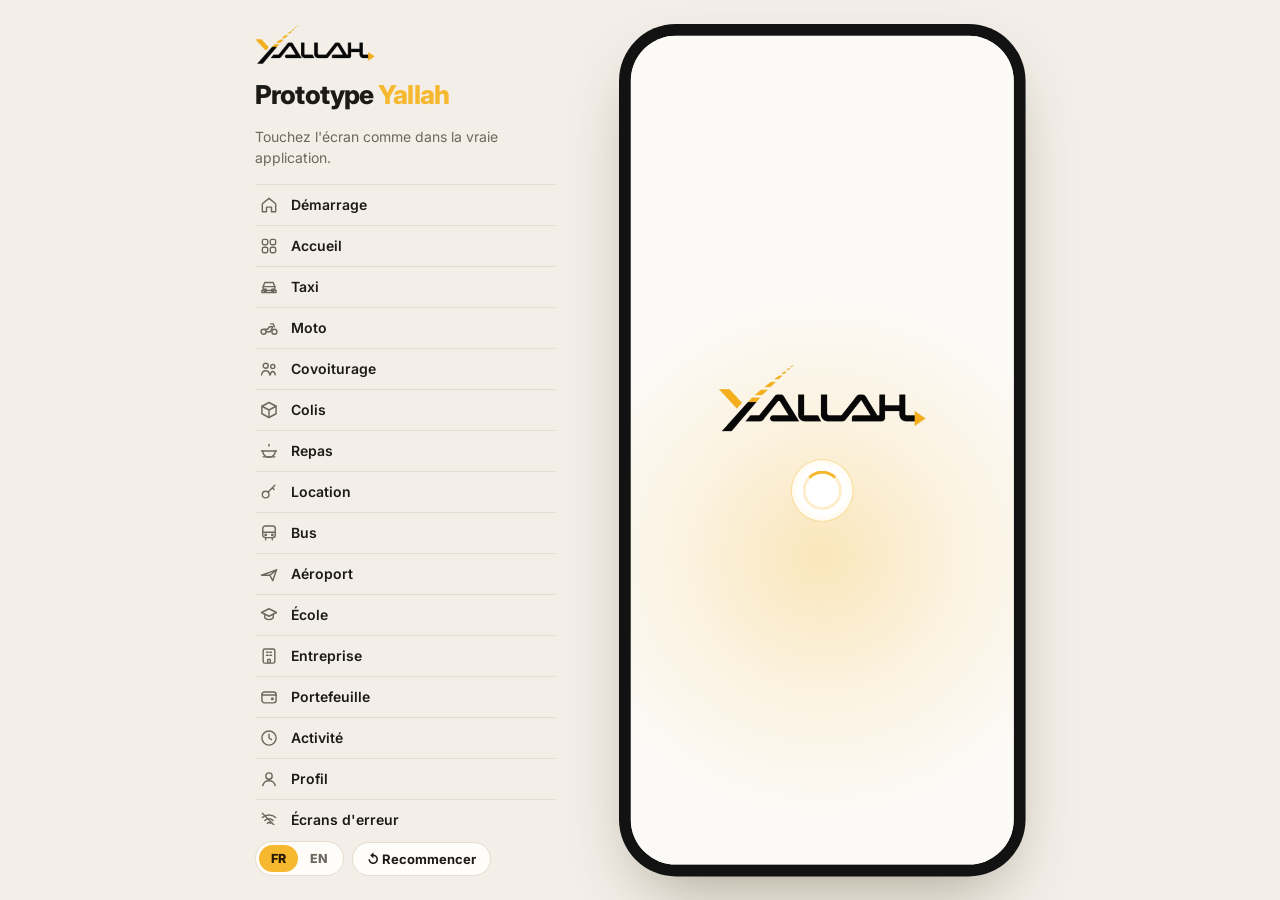
==== commit 1d246fac: "Complete app flow with photo intro and new home" ====
--- a/index.html
+++ b/index.html
@@ -1,73 +1,70 @@
-<!doctype html><html lang="fr"><head><meta charset="utf-8"><meta name="viewport" content="width=device-width, initial-scale=1, viewport-fit=cover"><meta name="theme-color" content="#fcfaf7"><meta name="apple-mobile-web-app-capable" content="yes"><meta name="mobile-web-app-capable" content="yes"><meta name="apple-mobile-web-app-title" content="Yallah"><link rel="apple-touch-icon" href="img/icon.png"><link rel="icon" href="img/icon.png"><title>Yallah App</title>
+<!doctype html><html lang="fr"><head><meta charset="utf-8"><meta name="viewport" content="width=device-width, initial-scale=1, viewport-fit=cover"><meta name="theme-color" content="#fcfaf7"><meta name="apple-mobile-web-app-capable" content="yes"><meta name="mobile-web-app-capable" content="yes"><meta name="apple-mobile-web-app-title" content="Yallah"><link rel="apple-touch-icon" href="img/icon.png"><link rel="icon" href="img/icon.png"><title>Yallah Prototype</title>
 <link rel="preconnect" href="https://fonts.googleapis.com">
 <link rel="preconnect" href="https://fonts.gstatic.com" crossorigin>
-<link rel="stylesheet" href="https://fonts.googleapis.com/css2?family=Plus+Jakarta+Sans:wght@400;500;600;700;800&display=swap">
+<link rel="stylesheet" href="https://fonts.googleapis.com/css2?family=Inter:wght@400;500;600;700;800&display=swap">
 <style>
-/* Layout: phones get the app full screen; laptops see a phone frame beside a short journey menu. One light app look, warm white with Yallah gold. */
+/* Phones get the app full screen; laptops see it in a plain phone frame beside a short journey menu. */
 :root {
   --page: #f3efe8; --page-ink: #1b1a17; --page-muted: #6d675d; --page-line: #e3dccf; --page-card: #fffdf9;
   --app-bg: #fcfaf7; --card: #ffffff; --ink: #17171a; --muted: #747882; --faint: #a3a7ae; --line: #efebe5;
-  --gold: #f5b82e; --gold-soft: #fdf0cf; --gold-deep: #8a6408; --chip: #f4f1ec; --red: #c4382f;
-  --sans: "Plus Jakarta Sans", "Segoe UI", system-ui, -apple-system, sans-serif;
+  --gold: #f5b82e; --gold-soft: #fdf0cf; --gold-deep: #8a6408; --chip: #f4f1ec; --red: #c4382f; --green: #2f8a57;
+  --sans: -apple-system, BlinkMacSystemFont, "SF Pro Display", "SF Pro Text", Inter, "Segoe UI", Roboto, sans-serif;
 }
 @media (prefers-color-scheme: dark) { :root:not([data-theme="light"]) { --page: #15130f; --page-ink: #f3efe7; --page-muted: #a9a294; --page-line: #2e2a22; --page-card: #1d1a15; color-scheme: dark } }
 :root[data-theme="dark"] { --page: #15130f; --page-ink: #f3efe7; --page-muted: #a9a294; --page-line: #2e2a22; --page-card: #1d1a15; color-scheme: dark }
 * { box-sizing: border-box; -webkit-tap-highlight-color: transparent; }
 html, body { height: 100%; }
-body { margin: 0; background: var(--page); color: var(--page-ink); font-family: var(--sans); -webkit-font-smoothing: antialiased; }
-button { font: inherit; color: inherit; }
+body { margin: 0; background: var(--page); color: var(--page-ink); font-family: var(--sans); -webkit-font-smoothing: antialiased; overscroll-behavior: none; }
+button, input { font: inherit; color: inherit; }
 :focus-visible { outline: 2px solid var(--gold); outline-offset: 2px; }
 
 /* ---------- shell ---------- */
 .stage { height: 100%; display: grid; grid-template-columns: minmax(250px, 300px) auto; justify-content: center; align-items: center; gap: 64px;
   padding-left: max(16px, env(safe-area-inset-left, 0px)); padding-right: max(16px, env(safe-area-inset-right, 0px)); padding-block: 24px; }
-.rail { display: flex; flex-direction: column; gap: 18px; max-height: calc(100vh - 48px); }
+.rail { display: flex; flex-direction: column; gap: 16px; max-height: calc(100vh - 48px); min-height: 0; }
 .rail img { width: 120px; }
-.rail h1 { margin: 0; font-size: 26px; font-weight: 800; letter-spacing: -0.03em; line-height: 1.15; text-wrap: balance; }
+.rail h1 { margin: 0; font-size: 26px; font-weight: 800; letter-spacing: -0.03em; line-height: 1.15; }
 .rail h1 em { font-style: normal; color: var(--gold); }
 .rail p { margin: 0; color: var(--page-muted); font-size: 14px; line-height: 1.5; }
-.jlist { display: flex; flex-direction: column; overflow-y: auto; border-top: 1px solid var(--page-line); }
-.jlist button { display: flex; align-items: center; gap: 12px; padding: 11px 4px; background: none; border: 0; border-bottom: 1px solid var(--page-line); text-align: left; cursor: pointer; font-weight: 600; font-size: 14.5px; color: var(--page-ink); }
+.jlist { display: flex; flex-direction: column; overflow-y: auto; min-height: 0; border-top: 1px solid var(--page-line); }
+.jlist button { display: flex; align-items: center; gap: 12px; padding: 10px 4px; background: none; border: 0; border-bottom: 1px solid var(--page-line); text-align: left; cursor: pointer; font-weight: 600; font-size: 14px; color: var(--page-ink); }
 .jlist button svg { width: 20px; height: 20px; color: var(--page-muted); }
-.jlist button:hover svg, .jlist button.on svg { color: var(--gold); }
+.jlist button:hover svg { color: var(--gold); }
 .railfoot { display: flex; gap: 8px; flex-wrap: wrap; align-items: center; }
 .pill { border: 1px solid var(--page-line); background: var(--page-card); color: var(--page-ink); padding: 8px 14px; border-radius: 999px; font-size: 13px; font-weight: 700; cursor: pointer; }
 .seg { display: inline-flex; border: 1px solid var(--page-line); background: var(--page-card); border-radius: 999px; padding: 3px; }
 .seg button { border: 0; background: none; padding: 6px 12px; border-radius: 999px; font-size: 12.5px; font-weight: 800; cursor: pointer; color: var(--page-muted); }
 .seg button[aria-pressed="true"] { background: var(--gold); color: #261900; }
 
-.device { width: calc(390px * var(--s, 1) + 24px * var(--s, 1)); height: calc(844px * var(--s, 1) + 24px * var(--s, 1)); position: relative; }
-.bezel { position: absolute; left: 0; top: 0; width: 414px; height: 868px; transform: scale(var(--s, 1)); transform-origin: 0 0; background: #121212; border-radius: 60px; padding: 12px;
-  box-shadow: 0 30px 70px -24px rgba(50, 35, 0, .4); }
-#app { position: relative; width: 390px; height: 844px; border-radius: 48px; overflow: hidden; background: var(--app-bg); color: var(--ink); font-family: var(--sans); --top: 50px; --bot: 26px; }
-.fakebar { position: absolute; top: 0; left: 0; right: 0; height: 50px; padding: 16px 30px 0; display: flex; justify-content: space-between; font-weight: 700; font-size: 15px; z-index: 20; pointer-events: none; color: var(--ink); }
-.fakebar .notch { position: absolute; left: 50%; top: 11px; transform: translateX(-50%); width: 118px; height: 33px; border-radius: 20px; background: #000; }
-.handle { display: none; }
-.backdrop { display: none; }
+.device { width: calc(414px * var(--s, 1)); height: calc(868px * var(--s, 1)); position: relative; }
+.bezel { position: absolute; left: 0; top: 0; width: 414px; height: 868px; transform: scale(var(--s, 1)); transform-origin: 0 0; background: #121212; border-radius: 58px; padding: 12px; box-shadow: 0 30px 70px -24px rgba(50, 35, 0, .4); }
+#app { position: relative; width: 390px; height: 844px; border-radius: 46px; overflow: hidden; background: var(--app-bg); color: var(--ink); font-family: var(--sans); --top: 26px; --bot: 22px; }
+.handle, .backdrop { display: none; }
 @media (max-width: 760px), (max-height: 600px) and (pointer: coarse) {
   .stage { display: block; padding: 0; }
   .rail { display: none; }
   .device { position: fixed; inset: 0; width: auto; height: auto; }
   .bezel { position: static; transform: none; width: 100%; height: 100%; padding: 0; border-radius: 0; box-shadow: none; background: var(--app-bg); }
   #app { width: 100%; height: 100%; border-radius: 0; --top: max(14px, env(safe-area-inset-top, 0px)); --bot: max(12px, env(safe-area-inset-bottom, 0px)); }
-  .fakebar { display: none; }
-  .handle { display: grid; place-items: center; position: fixed; z-index: 60; right: env(safe-area-inset-right, 0px); top: 38%; width: 12px; height: 44px; border-radius: 8px 0 0 8px; border: 0; background: rgba(23, 23, 26, .16); color: transparent; cursor: pointer; }
+  .handle { display: block; position: fixed; z-index: 60; right: env(safe-area-inset-right, 0px); top: 38%; width: 12px; height: 44px; border-radius: 8px 0 0 8px; border: 0; background: rgba(23, 23, 26, .16); cursor: pointer; padding: 0; }
   .backdrop.show { display: block; position: fixed; inset: 0; z-index: 70; background: rgba(10, 8, 4, .45); }
-  .rail.sheet { display: flex; position: fixed; z-index: 80; left: 0; right: 0; bottom: 0; max-height: 84vh; background: var(--page-card); border-radius: 24px 24px 0 0;
+  .rail.sheet { display: flex; position: fixed; z-index: 80; left: 0; right: 0; bottom: 0; max-height: 86vh; background: var(--page-card); border-radius: 24px 24px 0 0;
     padding: 20px max(18px, env(safe-area-inset-right, 0px)) calc(18px + env(safe-area-inset-bottom, 0px)) max(18px, env(safe-area-inset-left, 0px)); }
 }
+/* tablets in full-screen mode: keep the app a comfortable phone width, centred */
+@media (max-width: 760px) and (min-width: 600px) { #app { max-width: 560px; margin: 0 auto; box-shadow: 0 0 0 1px var(--line); } }
 
 /* ---------- app ---------- */
 .scr { position: absolute; inset: 0; display: flex; flex-direction: column; background: var(--app-bg); animation: enter .22s ease-out; }
 @keyframes enter { from { opacity: 0; transform: translateX(14px); } to { opacity: 1; transform: none; } }
-.scr.fade { animation: fadein .3s ease-out; }
+.scr.fade { animation: fadein .35s ease-out; }
 @keyframes fadein { from { opacity: 0; } to { opacity: 1; } }
-.top { padding: calc(var(--top) + 4px) 20px 10px; display: flex; align-items: center; gap: 12px; position: relative; z-index: 3; }
+.top { padding: calc(var(--top) + 6px) 20px 10px; display: flex; align-items: center; gap: 12px; position: relative; z-index: 3; }
 .top .t { font-size: 19px; font-weight: 800; letter-spacing: -0.02em; flex: 1; min-width: 0; white-space: nowrap; overflow: hidden; text-overflow: ellipsis; }
 .body { flex: 1; min-height: 0; overflow-y: auto; padding: 4px 22px 20px; display: flex; flex-direction: column; gap: 18px; scrollbar-width: none; position: relative; }
 .body::-webkit-scrollbar { display: none; }
-.foot { padding: 10px 22px calc(var(--bot) + 6px); display: flex; flex-direction: column; gap: 8px; align-items: stretch; }
-.nav + .foot, .foot:has(+ .nav) { padding-bottom: 10px; }
+.foot { padding: 10px 22px calc(var(--bot) + 6px); display: flex; flex-direction: column; gap: 8px; }
+.foot:has(+ .nav) { padding-bottom: 10px; }
 .nav { display: flex; padding: 8px 14px calc(var(--bot) - 4px); background: var(--card); border-top: 1px solid var(--line); }
 .nav button { flex: 1; display: flex; flex-direction: column; align-items: center; gap: 3px; border: 0; background: none; font-size: 11px; font-weight: 600; color: var(--faint); cursor: pointer; padding: 4px 0; }
 .nav button.on { color: var(--ink); }
@@ -75,7 +72,8 @@
 .nav button.on::after { content: ""; width: 4px; height: 4px; border-radius: 50%; background: var(--gold); }
 
 .ic { width: 22px; height: 22px; stroke: currentColor; fill: none; stroke-width: 1.7; stroke-linecap: round; stroke-linejoin: round; flex: none; }
-.round { width: 44px; height: 44px; border-radius: 50%; display: grid; place-items: center; background: var(--card); border: 1px solid var(--line); flex: none; cursor: pointer; padding: 0; }
+.round { width: 44px; height: 44px; border-radius: 50%; display: grid; place-items: center; background: var(--card); border: 1px solid var(--line); flex: none; cursor: pointer; padding: 0; color: var(--ink); }
+.av { width: 48px; height: 48px; border-radius: 50%; display: grid; place-items: center; background: #ece5d8; font-weight: 800; flex: none; }
 .h1 { font-size: 30px; font-weight: 800; letter-spacing: -0.03em; line-height: 1.12; margin: 0; text-wrap: balance; }
 .h2 { font-size: 22px; font-weight: 800; letter-spacing: -0.025em; margin: 0; }
 .h3 { font-size: 15px; font-weight: 700; margin: 0; letter-spacing: -0.01em; }
@@ -88,55 +86,87 @@
 .btn { display: flex; align-items: center; justify-content: center; gap: 8px; width: 100%; min-height: 56px; border-radius: 18px; border: 0; background: var(--gold); color: #1d1500; font-weight: 700; font-size: 16px; cursor: pointer; }
 .btn.dark { background: var(--ink); color: #fff; }
 .btn.ghost { background: var(--chip); color: var(--ink); }
+.btn.white { background: #fff; color: var(--ink); }
 .btn.sm { min-height: 48px; font-size: 15px; }
 .link { background: none; border: 0; color: var(--muted); font-weight: 600; font-size: 14px; cursor: pointer; padding: 10px; align-self: center; }
 .link.red { color: var(--red); }
 .field { display: flex; align-items: center; gap: 12px; min-height: 56px; border-radius: 18px; background: var(--card); border: 1.5px solid var(--line); padding: 0 16px; font-size: 16px; width: 100%; text-align: left; cursor: pointer; color: var(--ink); }
 .field.on { border-color: var(--gold); box-shadow: 0 0 0 4px var(--gold-soft); }
 .field .ph { color: var(--muted); }
+.fl { display: flex; flex-direction: column; gap: 6px; }
 .row { display: flex; align-items: center; gap: 14px; }
 .grow { flex: 1; min-width: 0; }
 .list { display: flex; flex-direction: column; }
 .li { display: flex; align-items: center; gap: 14px; padding: 14px 0; border: 0; border-bottom: 1px solid var(--line); background: none; text-align: left; width: 100%; cursor: pointer; color: var(--ink); }
 .li:last-child { border-bottom: 0; }
+.li.static { cursor: default; }
 .tile { width: 42px; height: 42px; border-radius: 14px; background: var(--chip); display: grid; place-items: center; color: var(--ink); flex: none; }
 .tile.gold { background: var(--gold-soft); color: var(--gold-deep); }
 .tile.solid { background: var(--gold); color: #1d1500; }
 .chev { color: var(--faint); }
 .card { background: var(--card); border-radius: 22px; box-shadow: 0 0 0 1px var(--line) inset; padding: 16px; }
+button.card { border: 0; cursor: pointer; text-align: left; color: var(--ink); width: 100%; }
 .soft { background: var(--chip); border-radius: 20px; padding: 14px 16px; }
 .chips { display: flex; gap: 8px; flex-wrap: wrap; }
 .chip { padding: 9px 14px; border-radius: 999px; background: var(--chip); font-size: 13.5px; font-weight: 600; border: 0; cursor: pointer; color: var(--ink); }
 .chip.on { background: var(--ink); color: #fff; }
+.chip.static { cursor: default; }
 .glow { position: absolute; border-radius: 50%; pointer-events: none; background: radial-gradient(closest-side, rgba(245, 184, 46, .30), rgba(245, 184, 46, .1) 55%, rgba(245, 184, 46, 0)); z-index: 0; }
 .rel { position: relative; z-index: 1; }
-.svc { display: grid; grid-template-columns: repeat(3, 1fr); gap: 12px; }
-.svc button { border: 0; background: var(--card); border-radius: 22px; min-height: 92px; display: flex; flex-direction: column; align-items: center; justify-content: center; gap: 8px; cursor: pointer; font-size: 13px; font-weight: 600; box-shadow: 0 0 0 1px var(--line) inset; color: var(--ink); padding: 8px 4px; }
-.svc .ic { width: 28px; height: 28px; stroke-width: 1.5; }
-.svc button.hot { background: var(--gold-soft); box-shadow: none; }
-.balance { display: flex; align-items: center; gap: 12px; background: var(--ink); color: #fff; border-radius: 22px; padding: 18px 20px; }
+.kv { display: flex; flex-direction: column; }
+.kv div { display: flex; justify-content: space-between; gap: 12px; padding: 11px 0; border-bottom: 1px solid var(--line); font-size: 14.5px; }
+.kv div:last-child { border-bottom: 0; }
+.kv span { color: var(--muted); }
+.kv b { text-align: right; font-weight: 700; }
+
+/* home grid: 4 columns */
+.svc4 { display: grid; grid-template-columns: repeat(4, 1fr); gap: 14px 8px; }
+.svc4 button { border: 0; background: none; display: flex; flex-direction: column; align-items: center; gap: 8px; cursor: pointer; font-size: 12px; font-weight: 600; color: var(--ink); padding: 0; min-width: 0; }
+.svc4 .sq { width: 100%; max-width: 68px; aspect-ratio: 1; border-radius: 20px; background: var(--card); box-shadow: 0 0 0 1px var(--line) inset; display: grid; place-items: center; }
+.svc4 .sq .ic { width: 26px; height: 26px; stroke-width: 1.5; }
+.svc4 button.hot .sq { background: var(--gold); box-shadow: none; color: #1d1500; }
+.svc4 span.n { white-space: nowrap; overflow: hidden; text-overflow: ellipsis; max-width: 100%; }
+.balance { display: flex; align-items: center; gap: 12px; background: var(--ink); color: #fff; border-radius: 22px; padding: 16px 18px; }
 .balance .mini { border: 0; background: var(--gold); color: #1d1500; border-radius: 14px; min-height: 42px; padding: 0 14px; font-weight: 700; display: flex; gap: 6px; align-items: center; cursor: pointer; }
+.banner { position: relative; height: 150px; border-radius: 22px; overflow: hidden; border: 0; padding: 0; cursor: pointer; width: 100%; text-align: left; flex: none; }
+.banner img, .banner svg.ph { position: absolute; inset: 0; width: 100%; height: 100%; object-fit: cover; }
+.banner .cap { position: absolute; left: 0; right: 0; bottom: 0; padding: 40px 16px 14px; background: linear-gradient(transparent, rgba(0, 0, 0, .7)); color: #fff; }
+
+/* photo pages */
+.photo { position: absolute; inset: 0; width: 100%; height: 100%; object-fit: cover; }
+.shade { position: absolute; inset: 0; background: linear-gradient(180deg, rgba(0,0,0,.35) 0%, rgba(0,0,0,0) 28%, rgba(0,0,0,0) 45%, rgba(0,0,0,.78) 82%, rgba(0,0,0,.88) 100%); }
+.on-photo { color: #fff; }
+.on-photo .sub { color: rgba(255,255,255,.82); }
+.dots { display: flex; gap: 6px; }
+.dots i { width: 7px; height: 7px; border-radius: 4px; background: rgba(255,255,255,.4); transition: width .2s; }
+.dots i.on { width: 22px; background: var(--gold); }
+.glass { background: rgba(255,255,255,.14); border: 1px solid rgba(255,255,255,.25); color: #fff; backdrop-filter: blur(8px); -webkit-backdrop-filter: blur(8px); }
 
 /* maps + sheets */
 .map { position: absolute; inset: 0; width: 100%; height: 100%; }
-.floattop { position: absolute; left: 0; right: 0; top: 0; padding: calc(var(--top) + 4px) 20px 0; display: flex; justify-content: space-between; z-index: 3; }
-.sheet { position: absolute; left: 0; right: 0; bottom: 0; background: var(--card); border-radius: 28px 28px 0 0; box-shadow: 0 -12px 40px rgba(30, 20, 0, .08); padding: 12px 22px calc(var(--bot) + 8px); z-index: 4; display: flex; flex-direction: column; gap: 12px; }
-.grab { width: 40px; height: 4px; border-radius: 2px; background: var(--line); margin: 0 auto 4px; }
+.floattop { position: absolute; left: 0; right: 0; top: 0; padding: calc(var(--top) + 6px) 20px 0; display: flex; justify-content: space-between; align-items: center; gap: 10px; z-index: 3; }
+.sheet { position: absolute; left: 0; right: 0; bottom: 0; background: var(--card); border-radius: 28px 28px 0 0; box-shadow: 0 -12px 40px rgba(30, 20, 0, .08); padding: 12px 22px calc(var(--bot) + 8px); z-index: 4; display: flex; flex-direction: column; gap: 12px; max-height: 78%; overflow-y: auto; scrollbar-width: none; }
+.grab { width: 40px; height: 4px; border-radius: 2px; background: var(--line); margin: 0 auto 4px; flex: none; }
 .opt { display: flex; align-items: center; gap: 14px; padding: 11px 14px; border-radius: 18px; border: 1.5px solid transparent; background: none; width: 100%; text-align: left; cursor: pointer; color: var(--ink); }
 .opt.on { border-color: var(--gold); background: #fffbf1; }
 .opt.on .tile { background: var(--gold); color: #1d1500; }
+.centerpin { position: absolute; left: 50%; top: 40%; transform: translate(-50%, -100%); z-index: 2; display: flex; flex-direction: column; align-items: center; pointer-events: none; }
+.centerpin .p { width: 46px; height: 46px; border-radius: 50% 50% 50% 4px; transform: rotate(-45deg); background: var(--ink); display: grid; place-items: center; }
+.centerpin .p i { width: 14px; height: 14px; border-radius: 50%; background: var(--gold); }
+.centerpin b { width: 10px; height: 4px; border-radius: 50%; background: rgba(0,0,0,.25); margin-top: 6px; }
 .pulse { position: absolute; border-radius: 50%; border: 1.5px solid rgba(245, 184, 46, .6); animation: ping 2.4s ease-out infinite; }
 @keyframes ping { from { transform: scale(.4); opacity: 1; } to { transform: scale(1.6); opacity: 0; } }
-.bar { height: 4px; border-radius: 2px; background: var(--chip); overflow: hidden; }
+.bar { height: 4px; border-radius: 2px; background: var(--chip); overflow: hidden; flex: none; }
 .bar i { display: block; height: 100%; width: 40%; background: var(--gold); border-radius: 2px; animation: slide 1.6s ease-in-out infinite; }
 .bar.fill i { width: 100%; transform-origin: left; animation: fill var(--dur, 5s) linear forwards; }
 @keyframes slide { from { transform: translateX(-100%); } to { transform: translateX(260%); } }
 @keyframes fill { from { transform: scaleX(0); } to { transform: scaleX(1); } }
 .spinner { width: 64px; height: 64px; border-radius: 50%; display: grid; place-items: center; border: 1px solid rgba(245, 184, 46, .45); background: radial-gradient(circle, #fff 55%, var(--gold-soft)); }
-.spinner i { width: 40px; height: 40px; border-radius: 50%; border: 3px solid rgba(245, 184, 46, .25); border-top-color: var(--gold); animation: spin 1.1s linear infinite; position: relative; }
-.spinner i::after { content: ""; position: absolute; inset: 0; margin: auto; width: 8px; height: 8px; border-radius: 50%; background: var(--gold); }
+.spinner i { width: 40px; height: 40px; border-radius: 50%; border: 3px solid rgba(245, 184, 46, .25); border-top-color: var(--gold); animation: spin 1.1s linear infinite; }
 @keyframes spin { to { transform: rotate(360deg); } }
 .okmark { width: 80px; height: 80px; border-radius: 50%; background: var(--gold); display: grid; place-items: center; color: #1d1500; animation: pop .35s ease-out; }
+.okmark.bad { background: #fbe3e1; color: var(--red); }
+.okmark.grey { background: var(--chip); color: var(--muted); }
 .okmark .ic { width: 38px; height: 38px; stroke-width: 2.2; }
 @keyframes pop { from { transform: scale(.6); opacity: 0; } to { transform: scale(1); opacity: 1; } }
 .stars { display: flex; gap: 10px; justify-content: center; }
@@ -145,6 +175,7 @@
 .steps { display: flex; flex-direction: column; }
 .step { display: flex; gap: 14px; align-items: flex-start; padding-bottom: 18px; position: relative; }
 .step::before { content: ""; position: absolute; left: 11px; top: 26px; bottom: 2px; width: 2px; background: var(--line); }
+.step:last-child { padding-bottom: 0; }
 .step:last-child::before { display: none; }
 .step .d { width: 24px; height: 24px; border-radius: 50%; border: 2px solid var(--line); background: var(--card); flex: none; display: grid; place-items: center; }
 .step.done .d { background: var(--gold); border-color: var(--gold); color: #1d1500; }
@@ -153,7 +184,7 @@
 .step.now .d::after { content: ""; width: 8px; height: 8px; border-radius: 50%; background: var(--gold); }
 .step .h3 { margin-top: 2px; }
 .step:not(.done):not(.now) .h3 { color: var(--faint); font-weight: 600; }
-.food { border-radius: 22px; overflow: hidden; background: var(--card); box-shadow: 0 0 0 1px var(--line) inset; border: 0; padding: 0; text-align: left; cursor: pointer; color: var(--ink); width: 100%; }
+.food { border-radius: 22px; overflow: hidden; background: var(--card); box-shadow: 0 0 0 1px var(--line) inset; border: 0; padding: 0; text-align: left; cursor: pointer; color: var(--ink); width: 100%; flex: none; }
 .food .art { height: 116px; position: relative; overflow: hidden; }
 .food .meta { padding: 12px 14px 14px; display: flex; flex-direction: column; gap: 3px; }
 .qty { display: flex; align-items: center; gap: 10px; }
@@ -185,7 +216,17 @@
 .radio { width: 22px; height: 22px; border-radius: 50%; border: 2px solid var(--line); flex: none; }
 .radio.on { border: 7px solid var(--gold); }
 .amount { font-size: 42px; font-weight: 800; letter-spacing: -0.03em; text-align: center; }
+.dash { border: 1.5px dashed var(--line); border-radius: 20px; padding: 14px 16px; }
+.cal { display: grid; grid-template-columns: repeat(7, 1fr); gap: 4px; text-align: center; font-size: 13.5px; }
+.cal b { font-size: 11px; color: var(--faint); font-weight: 700; padding: 4px 0; }
+.cal span { padding: 9px 0; border-radius: 12px; font-weight: 600; }
+.cal span.in { background: var(--gold-soft); border-radius: 0; }
+.cal span.edge { background: var(--gold); color: #1d1500; }
+.cal span.off { color: var(--faint); }
 .toast { position: absolute; left: 50%; bottom: 110px; transform: translateX(-50%); background: var(--ink); color: #fff; padding: 10px 16px; border-radius: 999px; font-size: 13px; font-weight: 600; z-index: 30; white-space: nowrap; animation: fadein .2s; }
+.badge { display: inline-flex; align-items: center; gap: 4px; padding: 4px 10px; border-radius: 999px; font-size: 12px; font-weight: 700; background: var(--gold-soft); color: var(--gold-deep); }
+.badge.grey { background: var(--chip); color: var(--muted); }
+.badge.green { background: #e2f3e8; color: var(--green); }
 @media (prefers-reduced-motion: reduce) { .scr, .pulse, .spinner i, .bar i, .okmark { animation: none !important; } .bar.fill i { transform: none; } }
 </style>
 
@@ -196,7 +237,6 @@
   <symbol id="i-pool" viewBox="0 0 24 24"><circle cx="8" cy="8" r="3"/><circle cx="16.5" cy="9" r="2.5"/><path d="M3 19c.5-3 2.5-5 5-5s4.5 2 5 5"/><path d="M13.5 19c.4-2.4 1.6-4 3-4s2.6 1.6 3 4"/></symbol>
   <symbol id="i-box" viewBox="0 0 24 24"><path d="M3.5 7.5 12 3l8.5 4.5v9L12 21l-8.5-4.5z"/><path d="M3.5 7.5 12 12l8.5-4.5M12 12v9"/></symbol>
   <symbol id="i-food" viewBox="0 0 24 24"><path d="M3 12h18"/><path d="M4.5 12a7.5 7.5 0 0 0 15 0"/><path d="M12 4v2"/><path d="M5 19h14"/></symbol>
-  <symbol id="i-more" viewBox="0 0 24 24"><circle cx="6" cy="12" r="1.3"/><circle cx="12" cy="12" r="1.3"/><circle cx="18" cy="12" r="1.3"/></symbol>
   <symbol id="i-grid" viewBox="0 0 24 24"><rect x="4" y="4" width="6.5" height="6.5" rx="2"/><rect x="13.5" y="4" width="6.5" height="6.5" rx="2"/><rect x="4" y="13.5" width="6.5" height="6.5" rx="2"/><rect x="13.5" y="13.5" width="6.5" height="6.5" rx="2"/></symbol>
   <symbol id="i-home" viewBox="0 0 24 24"><path d="M4 10.5 12 4l8 6.5V20h-5v-5.5H9V20H4z"/></symbol>
   <symbol id="i-clock" viewBox="0 0 24 24"><circle cx="12" cy="12" r="8.5"/><path d="M12 7.5V12l3 2"/></symbol>
@@ -204,6 +244,7 @@
   <symbol id="i-user" viewBox="0 0 24 24"><circle cx="12" cy="8.5" r="3.8"/><path d="M4.5 20c.8-3.8 3.8-6 7.5-6s6.7 2.2 7.5 6"/></symbol>
   <symbol id="i-search" viewBox="0 0 24 24"><circle cx="11" cy="11" r="6.5"/><path d="m16 16 4 4"/></symbol>
   <symbol id="i-pin" viewBox="0 0 24 24"><path d="M12 21s-6.5-6.2-6.5-11a6.5 6.5 0 0 1 13 0c0 4.8-6.5 11-6.5 11z"/><circle cx="12" cy="10" r="2.3"/></symbol>
+  <symbol id="i-target" viewBox="0 0 24 24"><circle cx="12" cy="12" r="7"/><circle cx="12" cy="12" r="2.5"/><path d="M12 2.5V5M12 19v2.5M2.5 12H5M19 12h2.5"/></symbol>
   <symbol id="i-back" viewBox="0 0 24 24"><path d="M15 5l-7 7 7 7"/></symbol>
   <symbol id="i-x" viewBox="0 0 24 24"><path d="M6 6l12 12M18 6 6 18"/></symbol>
   <symbol id="i-arrow" viewBox="0 0 24 24"><path d="M5 12h14M13 6l6 6-6 6"/></symbol>
@@ -230,10 +271,18 @@
   <symbol id="i-help" viewBox="0 0 24 24"><circle cx="12" cy="12" r="8.5"/><path d="M9.8 9.5a2.3 2.3 0 0 1 4.4.8c0 1.6-2.2 1.8-2.2 3.4"/><circle cx="12" cy="16.8" r=".5"/></symbol>
   <symbol id="i-out" viewBox="0 0 24 24"><path d="M14 4.5H6.5v15H14M10 12h10M16.5 8.5 20 12l-3.5 3.5"/></symbol>
   <symbol id="i-card" viewBox="0 0 24 24"><rect x="3" y="5.5" width="18" height="13" rx="2.5"/><path d="M3 10h18M7 14.5h4"/></symbol>
+  <symbol id="i-cash" viewBox="0 0 24 24"><rect x="3" y="6.5" width="18" height="11" rx="2"/><circle cx="12" cy="12" r="2.5"/></symbol>
   <symbol id="i-share" viewBox="0 0 24 24"><circle cx="17.5" cy="6" r="2.5"/><circle cx="6.5" cy="12" r="2.5"/><circle cx="17.5" cy="18" r="2.5"/><path d="m8.7 10.8 6.6-3.6M8.7 13.2l6.6 3.6"/></symbol>
   <symbol id="i-store" viewBox="0 0 24 24"><path d="M4 9.5 5.5 4.5h13L20 9.5"/><path d="M4 9.5a2.7 2.7 0 0 0 5.3 0 2.7 2.7 0 0 0 5.4 0 2.7 2.7 0 0 0 5.3 0"/><path d="M5.5 12v8h13v-8"/></symbol>
   <symbol id="i-cal" viewBox="0 0 24 24"><rect x="3.5" y="5.5" width="17" height="15" rx="2.5"/><path d="M3.5 10h17M8 3.5v4M16 3.5v4"/></symbol>
-  <symbol id="i-signal" viewBox="0 0 24 24"><path d="M4 18v-2M9 18v-5M14 18V9M19 18V5" stroke-width="2.6"/></symbol>
+  <symbol id="i-gift" viewBox="0 0 24 24"><rect x="4" y="9" width="16" height="11" rx="2"/><path d="M3 9h18M12 9v11M12 9c-1.5-3-5-3.5-5-1.2C7 9 12 9 12 9zM12 9c1.5-3 5-3.5 5-1.2C17 9 12 9 12 9z"/></symbol>
+  <symbol id="i-tag" viewBox="0 0 24 24"><path d="M3.5 12V4.5H11l9 9-7.5 7.5z"/><circle cx="7.5" cy="8.5" r="1.3"/></symbol>
+  <symbol id="i-doc" viewBox="0 0 24 24"><path d="M6 3.5h8l4 4v13H6z"/><path d="M14 3.5v4h4M9 12h6M9 15.5h6"/></symbol>
+  <symbol id="i-wifi" viewBox="0 0 24 24"><path d="M4 9a12 12 0 0 1 16 0M7 12.5a7.5 7.5 0 0 1 10 0M10 16a3 3 0 0 1 4 0"/><path d="M4 4l16 16"/></symbol>
+  <symbol id="i-edit" viewBox="0 0 24 24"><path d="M4 20h4L19 9l-4-4L4 16z"/><path d="m13.5 6.5 4 4"/></symbol>
+  <symbol id="i-camera" viewBox="0 0 24 24"><path d="M4 8h3.5L9 5.5h6L16.5 8H20v11H4z"/><circle cx="12" cy="13" r="3.5"/></symbol>
+  <symbol id="i-bag" viewBox="0 0 24 24"><path d="M5 8h14l-1 12H6z"/><path d="M9 8V6.5a3 3 0 0 1 6 0V8"/></symbol>
+  <symbol id="i-seat" viewBox="0 0 24 24"><path d="M7 4v9h10"/><path d="M5 13h14v3H5zM7 16v4M17 16v4"/></symbol>
   <symbol id="i-flag" viewBox="0 0 30 20"><rect width="30" height="20" rx="3" fill="#2a8cd8"/><path d="M0 20 30 0" stroke="#f5d10b" stroke-width="7"/><path d="M0 20 30 0" stroke="#d6261f" stroke-width="3.5"/><path d="m6 3 1.2 2.6 2.8.3-2.1 1.9.6 2.8L6 9.2 3.5 10.6l.6-2.8L2 5.9l2.8-.3z" fill="#f5d10b"/></symbol>
   <symbol id="i-menu" viewBox="0 0 24 24"><path d="M5 7h14M5 12h14M5 17h14"/></symbol>
   <g id="mapbase">
@@ -253,8 +302,8 @@
 
 <div class="stage">
   <aside class="rail" id="rail" aria-label="Journeys">
-    <img src="[data-uri]" alt="Yallah">
-    <h1 id="railTitle">Prototype <em>Yallah</em></h1>
+    <img src="[data-uri]" alt="Yallah">
+    <h1>Prototype <em>Yallah</em></h1>
     <p id="railSub">Touchez l'écran comme dans la vraie application.</p>
     <div class="jlist" id="jlist"></div>
     <div class="railfoot">
@@ -262,14 +311,15 @@
       <button type="button" class="pill" id="restart">↺ <span id="restartL">Recommencer</span></button>
     </div>
   </aside>
-  <div class="device" id="device"><div class="bezel"><div id="app" aria-live="polite"><div class="fakebar"><span>09:41</span><span class="notch"></span><span>●●●</span></div></div></div></div>
+  <div class="device" id="device"><div class="bezel"><div id="app" aria-live="polite"></div></div></div>
 </div>
-<button type="button" class="handle" id="handle" aria-label="Menu"><svg class="ic" style="width:14px;height:14px"><use href="#i-menu"/></svg></button>
+<button type="button" class="handle" id="handle" aria-label="Menu"></button>
 <div class="backdrop" id="backdrop"></div>
 
 <script>
-const LOGO = document.querySelector('.rail img').src;
-const st = { lang: 'fr', mode: 'taxi', ride: 'taxi', cart: {}, rate: 4, tip: 1, seat: '14', amount: 25000, method: 'mpesa', pin: '', size: 'm', poolDay: 0, chauffeur: true, req: null, ok: null, receipt: null, chatWith: 'driver' };
+const LOGO = '[data-uri]', LOGOW = '[data-uri]';
+const PH = { tower: 'photos/tower.jpg', car: 'photos/car.jpg' };
+const st = { lang: 'fr', ride: 'taxi', cart: {}, rate: 4, tip: 1, seat: '4C', amount: 25000, method: 'mpesa', pay: 'yallah', pin: '', size: 'm', poolDay: 0, chauffeur: true, ok: null, chatWith: 'driver', slide: 0, when: 0, car: 'prado', veh: 'sedan', notif: { trips: true, promo: false, wallet: true }, promo: false };
 let current = null, stack = [], timer = null;
 const L = (fr, en) => st.lang === 'en' ? en : fr;
 const ic = (n, s = '') => `<svg class="ic" ${s}><use href="#i-${n}"/></svg>`;
@@ -281,6 +331,8 @@
   moto: { name: 'Dieudonné M.', first: 'Dieudonné', ini: 'DM', car: 'TVS Apache 160', plate: '2480AA', price: 6500, eta: 3, icon: 'moto' },
   comfort: { name: 'Joseph T.', first: 'Joseph', ini: 'JT', car: 'Toyota Prado', plate: '7710AB', price: 24000, eta: 7, icon: 'car' }
 };
+const PAYS = () => [['yallah', 'wallet', 'Yallah Pay', cdf(85000)], ['mpesa', 'mobile', 'M-Pesa', ''], ['airtel', 'mobile', 'Airtel Money', ''], ['orange', 'mobile', 'Orange Money', ''], ['cash', 'cash', L('Espèces', 'Cash'), '']];
+const payName = () => PAYS().find(p => p[0] === st.pay)[2];
 const MENU = [
   { id: 'poulet', fr: 'Poulet Mayo', en: 'Mayo Chicken', p: 22000 },
   { id: 'liboke', fr: 'Liboke de capitaine', en: 'Capitaine Liboke', p: 28000 },
@@ -296,7 +348,7 @@
 /* ---------- building blocks ---------- */
 function header(title, o = {}) {
   const back = o.back === false ? '' : `<button class="round" data-back aria-label="${L('Retour', 'Back')}">${ic(o.close ? 'x' : 'back')}</button>`;
-  const home = o.home === false ? '' : `<button class="round" data-go="home" aria-label="${L('Accueil', 'Home')}">${ic('home')}</button>`;
+  const home = o.home === false ? '' : `<button class="round" data-go="home" data-reset aria-label="${L('Accueil', 'Home')}">${ic('home')}</button>`;
   return `<div class="top">${back}<div class="t">${title}</div>${o.right || home}</div>`;
 }
 function nav(on) {
@@ -304,267 +356,465 @@
   return `<nav class="nav">${it.map(([k, i, l]) => `<button data-go="${k}" data-reset class="${k === on ? 'on' : ''}">${ic(i)}<span>${l}</span></button>`).join('')}</nav>`;
 }
 const map = (extra = '') => `<svg class="map" viewBox="0 0 390 844" preserveAspectRatio="xMidYMid slice"><use href="#mapbase"/>${extra}</svg>`;
+const mapTop = (extra = '', home = true) => `${map(extra)}<div class="floattop"><button class="round" data-back aria-label="Back">${ic('back')}</button>${home ? `<button class="round" data-go="home" data-reset aria-label="Home">${ic('home')}</button>` : '<span></span>'}</div>`;
 const li = (tile, title, sub, go, right = ic('chev', 'class="ic chev"'), tileCls = '') =>
   `<button class="li" ${go ? `data-go="${go}"` : ''}><div class="tile ${tileCls}">${ic(tile)}</div><div class="grow"><div class="h3">${title}</div>${sub ? `<div class="small">${sub}</div>` : ''}</div>${right}</button>`;
+const kv = rows => `<div class="kv">${rows.map(([a, b]) => `<div><span>${a}</span><b>${b}</b></div>`).join('')}</div>`;
+const fld = (label, value, o = {}) => `<div class="fl"><span class="label">${label}</span><button class="field ${o.on ? 'on' : ''}" ${o.go ? `data-go="${o.go}"` : ''}>${o.icon ? ic(o.icon) : ''}<span class="grow ${o.ph ? 'ph' : ''}" style="${o.ph ? '' : 'font-weight:600'}">${value}</span>${o.go ? ic('chev', 'class="ic chev"') : ''}</button></div>`;
 const stars = n => [1, 2, 3, 4, 5].map(i => `<button data-act="rate" data-v="${i}" aria-label="${i}"><svg viewBox="0 0 24 24"><use href="#i-star" fill="${i <= n ? '#f5b82e' : 'none'}" stroke="${i <= n ? '#f5b82e' : '#d8d2c6'}" stroke-width="1.6"/></svg></button>`).join('');
-const foodArt = (a, b, dish) => `<div class="art" style="background:linear-gradient(135deg,${a},${b})"><svg viewBox="0 0 120 80" style="position:absolute;right:16px;bottom:-6px;width:150px">${dish}</svg></div>`;
+const foodArt = (a, b, dish, h = 130) => `<div class="art" style="height:${h}px;background:linear-gradient(135deg,${a},${b})"><svg viewBox="0 0 120 80" style="position:absolute;right:16px;bottom:-6px;width:150px">${dish}</svg></div>`;
 const DISH1 = '<ellipse cx="60" cy="58" rx="54" ry="16" fill="#fff8e6"/><ellipse cx="60" cy="52" rx="40" ry="11" fill="#e48b2c"/><circle cx="44" cy="46" r="7" fill="#c8601f"/><circle cx="62" cy="44" r="8" fill="#d97a2a"/><circle cx="78" cy="48" r="6" fill="#9c4c1a"/>';
 const DISH2 = '<ellipse cx="60" cy="58" rx="54" ry="16" fill="#fff"/><path d="M24 52c8-14 64-14 72 0z" fill="#e2b45e"/><path d="M30 48c10-6 50-6 60 0" stroke="#b5452b" stroke-width="4" fill="none"/>';
 const DISH3 = '<ellipse cx="60" cy="58" rx="54" ry="16" fill="#fff"/><path d="M30 50h60" stroke="#8a4a1c" stroke-width="7" stroke-linecap="round"/><circle cx="40" cy="50" r="6" fill="#b85c24"/><circle cx="58" cy="50" r="6" fill="#c96a2a"/><circle cx="76" cy="50" r="6" fill="#a24f1d"/>';
-const carArt = col => `<svg viewBox="0 0 200 90" style="width:100%;height:100%"><rect width="200" height="90" fill="${col}"/><g transform="translate(40 26)"><path d="M10 40V28l14-16h62l20 16h8v12z" fill="#17171a"/><path d="M30 14h22v13H22zM57 14h26l14 13H57z" fill="#cfd6db"/><circle cx="30" cy="42" r="9" fill="#17171a" stroke="#fff" stroke-width="4"/><circle cx="96" cy="42" r="9" fill="#17171a" stroke="#fff" stroke-width="4"/></g></svg>`;
-const qr = () => { let s = ''; const seed = [5, 9, 3, 12, 7, 1, 14, 6, 10, 2, 13, 8, 4, 11]; for (let y = 0; y < 21; y++) for (let x = 0; x < 21; x++) { const f = (x < 7 && y < 7) || (x > 13 && y < 7) || (x < 7 && y > 13); const v = f ? ((x % 6 === 0 || y % 6 === 0 || (x > 1 && x < 5 && y > 1 && y < 5)) || (x > 13 && (x === 14 || x === 20 || y === 0 || y === 6 || (x > 15 && x < 19 && y > 1 && y < 5))) || (y > 13 && (y === 14 || y === 20 || x === 0 || x === 6 || (x > 1 && x < 5 && y > 15 && y < 19)))) : ((x * seed[y % 14] + y * 3) % 5 < 2); if (v && !(f && x > 13 && y < 7 && !(x === 14 || x === 20 || y === 0 || y === 6 || (x > 15 && x < 19 && y > 1 && y < 5))) && !(f && y > 13 && x < 7 && !(y === 14 || y === 20 || x === 0 || x === 6 || (x > 1 && x < 5 && y > 15 && y < 19))) && !(f && x < 7 && y < 7 && !(x === 0 || x === 6 || y === 0 || y === 6 || (x > 1 && x < 5 && y > 1 && y < 5)))) s += `<rect x="${x}" y="${y}" width="1" height="1"/>`; } return `<svg viewBox="-1 -1 23 23" style="width:180px;height:180px" fill="#17171a">${s}</svg>`; };
-const ok = (o) => { st.ok = o; return 'ok'; };
-
+const carArt = col => `<svg viewBox="0 0 200 90" preserveAspectRatio="xMidYMid slice" style="width:100%;height:100%;display:block"><rect width="200" height="90" fill="${col}"/><g transform="translate(40 26)"><path d="M10 40V28l14-16h62l20 16h8v12z" fill="#17171a"/><path d="M30 14h22v13H22zM57 14h26l14 13H57z" fill="#cfd6db"/><circle cx="30" cy="42" r="9" fill="#17171a" stroke="#fff" stroke-width="4"/><circle cx="96" cy="42" r="9" fill="#17171a" stroke="#fff" stroke-width="4"/></g></svg>`;
+/* placeholder "photos": warm duotone scenes, swapped for real photos later */
+const SCENE = {
+  pay: `<svg class="photo ph" viewBox="0 0 390 844" preserveAspectRatio="xMidYMid slice"><defs><linearGradient id="sp" x1="0" y1="0" x2="0" y2="1"><stop offset="0" stop-color="#3a2a12"/><stop offset=".55" stop-color="#b9781c"/><stop offset="1" stop-color="#f3c25a"/></linearGradient><radialGradient id="sg" cx=".5" cy=".42" r=".5"><stop offset="0" stop-color="#ffe2a0" stop-opacity=".9"/><stop offset="1" stop-color="#ffe2a0" stop-opacity="0"/></radialGradient></defs><rect width="390" height="844" fill="url(#sp)"/><circle cx="195" cy="330" r="220" fill="url(#sg)"/><path d="M120 844V560c0-30 20-48 44-52l60-10c22-4 40 10 44 30l20 140v176z" fill="#22180a"/><rect x="150" y="250" width="120" height="236" rx="22" fill="#141414"/><rect x="160" y="266" width="100" height="196" rx="12" fill="#f5b82e"/><path d="M190 352l16 16 30-34" stroke="#1d1500" stroke-width="10" fill="none" stroke-linecap="round" stroke-linejoin="round"/><rect x="178" y="400" width="64" height="10" rx="5" fill="#1d1500" opacity=".5"/><path d="M118 600c-10-40 6-110 40-120l40-6c14 0 18 18 6 26l-34 18" fill="#2c1f0d"/></svg>`,
+  moto: `<svg class="photo ph" viewBox="0 0 390 300" preserveAspectRatio="xMidYMid slice"><defs><linearGradient id="sm" x1="0" y1="0" x2="0" y2="1"><stop offset="0" stop-color="#f6c862"/><stop offset="1" stop-color="#c97a1e"/></linearGradient></defs><rect width="390" height="300" fill="url(#sm)"/><circle cx="300" cy="120" r="46" fill="#fff1c8" opacity=".8"/><rect y="236" width="390" height="64" fill="#5a3b12"/><g fill="#1c1408"><circle cx="130" cy="232" r="26"/><circle cx="250" cy="232" r="26"/><path d="M130 232h50l30-44h-36l-20 22h-30zM200 176h26l18 40"/><circle cx="178" cy="132" r="14"/><path d="M168 148h22l12 40h-30z"/></g><circle cx="130" cy="232" r="10" fill="#c97a1e"/><circle cx="250" cy="232" r="10" fill="#c97a1e"/></svg>`,
+  bus: `<svg class="photo ph" viewBox="0 0 390 300" preserveAspectRatio="xMidYMid slice"><defs><linearGradient id="sb" x1="0" y1="0" x2="0" y2="1"><stop offset="0" stop-color="#9cc6d8"/><stop offset=".7" stop-color="#f2d9a0"/><stop offset="1" stop-color="#e8b862"/></linearGradient></defs><rect width="390" height="300" fill="url(#sb)"/><path d="M0 200 C80 170 150 190 220 175 S340 160 390 170 V300 H0z" fill="#7fa36a"/><path d="M0 240 C120 225 260 250 390 232 V300 H0z" fill="#5a4a2e"/><g transform="translate(95 150)"><rect width="200" height="78" rx="14" fill="#f5b82e"/><rect x="14" y="12" width="150" height="26" rx="6" fill="#2c2c30"/><rect x="172" y="12" width="20" height="40" rx="4" fill="#2c2c30"/><rect y="52" width="200" height="6" fill="#d89a1c"/><circle cx="44" cy="80" r="14" fill="#1c1c1e"/><circle cx="160" cy="80" r="14" fill="#1c1c1e"/></g></svg>`,
+  plane: `<svg class="photo ph" viewBox="0 0 390 300" preserveAspectRatio="xMidYMid slice"><defs><linearGradient id="sa" x1="0" y1="0" x2="0" y2="1"><stop offset="0" stop-color="#2d4a6e"/><stop offset=".65" stop-color="#e79a4a"/><stop offset="1" stop-color="#f6c766"/></linearGradient></defs><rect width="390" height="300" fill="url(#sa)"/><circle cx="110" cy="210" r="40" fill="#ffe3a3" opacity=".85"/><rect y="250" width="390" height="50" fill="#2a2216"/><path d="M60 254h270" stroke="#f5b82e" stroke-width="3" stroke-dasharray="18 14"/><g transform="translate(170 90) rotate(-14)" fill="#16161a"><path d="M0 20 C40 14 120 10 170 16 C182 18 182 26 170 28 C120 34 40 30 0 24z"/><path d="M70 18 40 -30h18l50 46zM70 26 40 72h18l50-44zM150 18l14-24h10l-6 26z"/></g></svg>`,
+  school: `<svg class="photo ph" viewBox="0 0 390 300" preserveAspectRatio="xMidYMid slice"><defs><linearGradient id="sc" x1="0" y1="0" x2="0" y2="1"><stop offset="0" stop-color="#bfe0ea"/><stop offset="1" stop-color="#f6e2b0"/></linearGradient></defs><rect width="390" height="300" fill="url(#sc)"/><rect y="236" width="390" height="64" fill="#7aa35f"/><g transform="translate(60 120)"><rect width="270" height="122" fill="#f3ead8"/><path d="M-12 4 135-46 282 4z" fill="#c2552f"/><rect x="118" y="62" width="34" height="60" fill="#7a4a24"/>${[18, 64, 186, 232].map(x => `<rect x="${x}" y="30" width="24" height="24" fill="#8ab7cf"/>`).join('')}</g><g transform="translate(250 196)"><rect width="120" height="48" rx="10" fill="#f5b82e"/><rect x="10" y="8" width="70" height="16" rx="4" fill="#2c2c30"/><circle cx="26" cy="50" r="10" fill="#1c1c1e"/><circle cx="96" cy="50" r="10" fill="#1c1c1e"/></g></svg>`,
+  parcel: `<svg class="photo ph" viewBox="0 0 390 300" preserveAspectRatio="xMidYMid slice"><defs><linearGradient id="sx" x1="0" y1="0" x2="1" y2="1"><stop offset="0" stop-color="#f3e3c4"/><stop offset="1" stop-color="#e2be7c"/></linearGradient></defs><rect width="390" height="300" fill="url(#sx)"/><g transform="translate(120 70)"><path d="M0 50 75 12l75 38v90l-75 38L0 140z" fill="#c98f3c"/><path d="M0 50l75 38 75-38-75-38z" fill="#e2ac5a"/><path d="M75 88v90" stroke="#a8742c" stroke-width="2"/><path d="M36 31l75 38v28" stroke="#f5b82e" stroke-width="10" fill="none"/></g></svg>`
+};
+
+const heroPhoto = (inner, h = 150, cap = '') => `<div class="banner" style="height:${h}px;cursor:default">${inner}${cap ? `<div class="cap"><div class="h3">${cap}</div></div>` : ''}</div>`;
+const towerImg = (pos = '50% 40%') => `<img src="${PH.tower}" alt="" style="object-position:${pos}">`;
+const carImg = (pos = '62% 55%') => `<img src="${PH.car}" alt="" style="object-position:${pos}">`;
 /* ---------- screens ---------- */
 const S = {};
 S.splash = () => `<div class="scr fade">
-  <div class="glow" style="width:540px;height:540px;left:-75px;top:260px"></div><div class="glow" style="width:300px;height:220px;left:45px;top:70px;opacity:.7"></div>
-  <div class="body rel center" style="padding-top:calc(var(--top) + 60px);gap:0">
+  <div class="glow" style="width:540px;height:540px;left:-75px;top:260px"></div>
+  <div class="body rel center" style="justify-content:center;gap:28px">
     <img src="${LOGO}" alt="Yallah" style="width:212px">
-    <div style="margin:auto 0;padding:0 18px"><h1 class="h1" style="font-size:32px">${L('Votre quotidien,', 'Your daily life,')}<br><span class="gold">${L('simplifié.', 'made simple.')}</span></h1>
-    <p class="sub" style="margin-top:14px;font-size:16px">${L('Le cœur du mouvement, dans une seule application.', 'The heartbeat of movement, in one app.')}</p></div>
-    <div style="display:flex;flex-direction:column;align-items:center;gap:24px;padding-bottom:calc(var(--bot) + 10px)">
-      <div style="display:flex;gap:7px;align-items:center;font-size:10.5px;font-weight:700;letter-spacing:.06em;color:#8b8f97;flex-wrap:wrap;justify-content:center">${[L('TAXI', 'TAXI'), L('MOTOS', 'MOTOS'), L('COVOITURAGE', 'CARPOOL'), L('COLIS', 'PARCELS'), L('NOURRITURE', 'FOOD')].map(x => `<span>${x}</span>`).join('<i style="width:5px;height:5px;border-radius:50%;background:var(--gold)"></i>')}</div>
-      <div class="spinner"><i></i></div>
-      <div style="display:flex;gap:8px;align-items:center;background:var(--chip);border-radius:999px;padding:9px 16px;font-size:13px;color:var(--muted)">${ic('shield', 'style="width:18px;height:18px;color:var(--gold)"')}${L('République démocratique du Congo', 'Democratic Republic of the Congo')}</div>
-    </div></div></div>`;
-S.splash.auto = ['login', 2800];
-
-S.login = () => `<div class="scr">
-  <div class="glow" style="width:440px;height:320px;left:-25px;top:-50px;opacity:.8"></div>
-  <div class="body rel" style="padding-top:calc(var(--top) + 30px)">
-    <img src="${LOGO}" alt="Yallah" style="width:120px">
-    <div style="margin-top:40px"><h1 class="h1">${L('Bienvenue', 'Welcome')}</h1><p class="sub" style="margin-top:8px">${L('Entrez votre numéro de téléphone.', 'Enter your phone number.')}</p></div>
-    <div class="field on"><svg viewBox="0 0 30 20" width="26" height="18" style="border-radius:3px"><use href="#i-flag"/></svg><b>+243</b><span style="width:1px;height:24px;background:var(--line)"></span><span class="num" style="font-weight:600;letter-spacing:.04em">82 441 9080</span></div>
+    <div class="spinner"><i></i></div></div></div>`;
+S.splash.auto = ['intro', 2400];
+
+const SLIDES = () => [
+  { img: `<img class="photo" src="${PH.tower}" alt="" style="object-position:50% 30%">`, t: L('Kinshasa,<br>en mouvement', 'Kinshasa,<br>on the move'), s: L('Taxi, moto, repas et colis. Une seule app.', 'Rides, food and parcels. One app.') },
+  { img: `<img class="photo" src="${PH.car}" alt="" style="filter:blur(18px) brightness(.55);transform:scale(1.15)"><img src="${PH.car}" alt="" style="position:absolute;left:0;right:0;top:calc(var(--top) + 84px);width:100%;aspect-ratio:3/2;object-fit:cover;object-position:60% 50%;-webkit-mask-image:linear-gradient(transparent,#000 12%,#000 82%,transparent);mask-image:linear-gradient(transparent,#000 12%,#000 82%,transparent)">`, t: L('Des chauffeurs<br>de confiance', 'Drivers<br>you can trust'), s: L('Vérifiés, notés, suivis en direct.', 'Verified, rated, tracked live.') },
+  { img: SCENE.pay, t: L('Payez<br>en un geste', 'Pay<br>in one tap'), s: 'M-Pesa, Airtel Money, Orange Money.' }
+];
+S.intro = () => { const sl = SLIDES(), s = sl[st.slide], last = st.slide === sl.length - 1;
+  return `<div class="scr fade" style="background:#111">${s.img}<div class="shade"></div>
+  <div class="floattop"><img src="${LOGOW}" alt="Yallah" style="width:104px"><button class="chip glass" data-go="login">${L('Passer', 'Skip')}</button></div>
+  <div style="margin-top:auto;position:relative;z-index:2;padding:0 26px calc(var(--bot) + 14px);display:flex;flex-direction:column;gap:18px" class="on-photo">
+    <div class="dots">${sl.map((_, i) => `<i class="${i === st.slide ? 'on' : ''}"></i>`).join('')}</div>
+    <h1 class="h1" style="font-size:36px">${s.t}</h1><p class="sub" style="font-size:16px">${s.s}</p>
+    ${last ? `<button class="btn" data-go="login">${L('Commencer', 'Get started')} ${ic('arrow')}</button>` : `<div class="row"><button class="link" data-go="login" style="color:#fff;padding-left:0;align-self:auto">${L('Se connecter', 'Sign in')}</button><span class="grow"></span><button class="round" data-act="slide" aria-label="${L('Suivant', 'Next')}" style="width:60px;height:60px;background:var(--gold);border:0;color:#1d1500">${ic('arrow')}</button></div>`}
+  </div></div>`; };
+
+S.login = () => `<div class="scr fade" style="background:#111"><img class="photo" src="${PH.tower}" alt="" style="object-position:50% 35%"><div class="shade" style="background:linear-gradient(180deg,rgba(0,0,0,.55),rgba(0,0,0,.15) 40%,rgba(0,0,0,.75))"></div>
+  <div class="floattop"><button class="round glass" data-back aria-label="Back">${ic('back')}</button><span></span></div>
+  <div class="rel on-photo" style="padding:calc(var(--top) + 76px) 24px 0;display:flex;flex-direction:column;gap:20px">
+    <img src="${LOGOW}" alt="Yallah" style="width:132px">
+    <div><h1 class="h1">${L('Bienvenue', 'Welcome')}</h1><p class="sub" style="margin-top:6px">${L('Entrez votre numéro de téléphone.', 'Enter your phone number.')}</p></div>
+    <div class="field on" style="color:var(--ink)"><svg viewBox="0 0 30 20" width="26" height="18"><use href="#i-flag"/></svg><b>+243</b><span style="width:1px;height:24px;background:var(--line)"></span><span class="num" style="font-weight:600;letter-spacing:.04em">82 441 9080</span></div>
   </div>
-  <div class="foot"><button class="btn" data-go="otp">${L('Continuer', 'Continue')} ${ic('arrow')}</button><span class="small" style="text-align:center">${L('Un code vous sera envoyé par SMS.', "We'll text you a code.")}</span></div></div>`;
+  <div class="foot rel on-photo" style="margin-top:auto"><button class="btn" data-go="otp">${L('Continuer', 'Continue')} ${ic('arrow')}</button><span class="small" style="text-align:center;color:rgba(255,255,255,.75)">${L('Un code vous sera envoyé par SMS.', "We'll text you a code.")}</span></div></div>`;
 
 S.otp = () => `<div class="scr">${header('', { home: false })}
   <div class="body"><div><h1 class="h1">${L('Code de vérification', 'Verification code')}</h1><p class="sub" style="margin-top:8px">${L('Envoyé au', 'Sent to')} +243 82 441 9080</p></div>
   <div class="otp"><span>5</span><span>8</span><span>2</span><span class="on">4</span></div>
-  <button class="link" style="align-self:flex-start;padding-left:0">${L('Renvoyer le code', 'Resend code')}</button></div>
-  <div class="foot"><button class="btn" data-go="home" data-reset>${L('Vérifier', 'Verify')}</button></div></div>`;
-
+  <button class="link" style="align-self:flex-start;padding-left:0">${L('Renvoyer le code · 0:42', 'Resend code · 0:42')}</button></div>
+  <div class="foot"><button class="btn" data-go="signup">${L('Vérifier', 'Verify')}</button></div></div>`;
+S.signup = () => `<div class="scr">${header('', { home: false })}<div class="body"><h1 class="h1">${L('Votre profil', 'Your profile')}</h1>
+  <button class="round" style="width:88px;height:88px;background:var(--gold-soft);border:0;color:var(--gold-deep)">${ic('camera', 'style="width:30px;height:30px"')}</button>
+  ${fld(L('Prénom et nom', 'Full name'), 'Alain Mukendi', { on: true })}${fld(L('E-mail (facultatif)', 'Email (optional)'), 'alain@email.cd')}
+  <div class="small">${L('En continuant, vous acceptez les conditions.', 'By continuing you accept the terms.')}</div></div>
+  <div class="foot"><button class="btn" data-go="locate">${L('Continuer', 'Continue')}</button></div></div>`;
+S.locate = () => `<div class="scr fade"><div class="glow" style="width:460px;height:420px;left:-35px;top:120px"></div><div class="body rel center" style="justify-content:center;gap:16px">
+  <div style="position:relative;width:130px;height:130px;display:grid;place-items:center"><div class="pulse" style="inset:0"></div><div class="tile solid" style="width:82px;height:82px;border-radius:28px">${ic('pin', 'style="width:36px;height:36px"')}</div></div>
+  <h1 class="h1">${L('Activer la localisation', 'Turn on location')}</h1><p class="sub">${L('Pour trouver les chauffeurs proches.', 'To find drivers near you.')}</p></div>
+  <div class="foot"><button class="btn" data-go="home" data-reset>${L('Autoriser', 'Allow')}</button><button class="link" data-go="home" data-reset>${L('Plus tard', 'Not now')}</button></div></div>`;
+
+/* home */
+const SERV = () => [['taxi', 'car', 'Taxi', 'dest'], ['moto', 'moto', 'Moto', 'dest'], ['pool', 'pool', L('Covoiturage', 'Carpool'), 'pool'], ['parcel', 'box', L('Colis', 'Parcel'), 'parcel'],
+  ['food', 'food', L('Repas', 'Food'), 'food'], ['rental', 'key', L('Location', 'Rental'), 'rental'], ['bus', 'bus', 'Bus', 'bus'], ['more', 'grid', L('Plus', 'More'), 'services']];
+const svcBtn = ([k, i, n, go], hot) => `<button class="${hot ? 'hot' : ''}" data-go="${go}" ${k === 'taxi' || k === 'moto' ? `data-ride="${k}"` : ''}><span class="sq">${ic(i)}</span><span class="n">${n}</span></button>`;
 S.home = () => `<div class="scr">
-  <div class="top"><div class="grow"><div class="small">${L('Bonjour', 'Good morning')}</div><div class="h2">Alain</div></div>
+  <div class="top"><div class="grow"><div class="small">${L('Bonjour', 'Hello')}</div><div class="h2">Alain</div></div>
     <button class="round" data-go="notifs" aria-label="Notifications">${ic('bell')}</button>
     <button class="round" data-go="profile" data-reset style="background:var(--gold-soft);border:0;font-weight:800;color:var(--gold-deep)">AM</button></div>
   <div class="body">
-    <button class="field" data-go="dest" data-mode="taxi"><span class="ph" style="display:flex;gap:12px;align-items:center">${ic('search')}${L('Où allez-vous ?', 'Where to?')}</span></button>
-    <div class="svc">
-      <button class="hot" data-go="dest" data-mode="taxi">${ic('car')}<span>Taxi</span></button>
-      <button data-go="dest" data-mode="moto">${ic('moto')}<span>Moto</span></button>
-      <button data-go="pool">${ic('pool')}<span>${L('Covoiturage', 'Carpool')}</span></button>
-      <button data-go="parcel">${ic('box')}<span>${L('Colis', 'Parcel')}</span></button>
-      <button data-go="food">${ic('food')}<span>${L('Repas', 'Food')}</span></button>
-      <button data-go="more">${ic('grid')}<span>${L('Plus', 'More')}</span></button>
-    </div>
-    <div class="balance"><div class="grow"><div style="font-size:12.5px;color:#b9bcc2">${L('Solde Yallah Pay', 'Yallah Pay balance')}</div><div class="num" style="font-size:22px;font-weight:800;margin-top:2px">${cdf(85000)}</div></div>
+    <button class="field" data-go="dest" data-ride="taxi"><span class="ph" style="display:flex;gap:12px;align-items:center">${ic('search')}${L('Où allez-vous ?', 'Where to?')}</span></button>
+    <div class="svc4">${SERV().map((s, i) => svcBtn(s, i === 0)).join('')}</div>
+    <button class="banner" data-go="rental"><img src="${PH.car}" alt="" style="object-position:60% 55%"><div class="cap"><div class="h3">${L('Location avec chauffeur', 'Rent with a driver')}</div><div class="small" style="color:rgba(255,255,255,.8)">${L('Dès', 'From')} ${cdf(120000)} / ${L('jour', 'day')}</div></div></button>
+    <div><div class="h3" style="margin-bottom:10px">${L('Découvrir', 'Discover')}</div><div style="display:grid;grid-template-columns:1fr 1fr;gap:10px">
+      <button class="banner" data-go="pool" style="height:120px">${towerImg('50% 30%')}<div class="cap" style="padding:30px 12px 10px"><div class="h3" style="font-size:13.5px">Kinshasa → Matadi</div></div></button>
+      <button class="banner" data-go="air1" style="height:120px">${SCENE.plane}<div class="cap" style="padding:30px 12px 10px"><div class="h3" style="font-size:13.5px">${L('Aéroport', 'Airport')}</div></div></button></div></div>
+    <div class="balance"><div class="grow"><div style="font-size:12.5px;color:#b9bcc2">Yallah Pay</div><div class="num" style="font-size:21px;font-weight:800;margin-top:2px">${cdf(85000)}</div></div>
       <button class="mini" data-go="topup">${ic('plus', 'style="width:18px;height:18px"')}${L('Recharger', 'Top up')}</button></div>
     <div><div class="h3">${L('Récents', 'Recent')}</div><div class="list">
-      ${li('home', L('Maison', 'Home'), 'Ngaliema', 'choose')}
-      ${li('work', L('Bureau', 'Office'), 'Gombe', 'choose')}</div></div>
+      ${li('home', L('Maison', 'Home'), 'Ngaliema', 'choose')}${li('work', L('Bureau', 'Office'), 'Gombe', 'choose')}</div></div>
   </div>${nav('home')}</div>`;
-
+S.services = () => `<div class="scr">${header(L('Tous les services', 'All services'))}<div class="body">${heroPhoto(towerImg('50% 22%'), 130, L('Tout Kinshasa, une app', 'All of Kinshasa, one app'))}
+  <div class="label">${L('Se déplacer', 'Get around')}</div><div class="svc4">${[['taxi', 'car', 'Taxi', 'dest'], ['moto', 'moto', 'Moto', 'dest'], ['pool', 'pool', L('Covoiturage', 'Carpool'), 'pool'], ['bus', 'bus', 'Bus', 'bus']].map(s => svcBtn(s)).join('')}</div>
+  <div class="label">${L('Réserver', 'Book')}</div><div class="svc4">${[['rental', 'key', L('Location', 'Rental'), 'rental'], ['air', 'plane', L('Aéroport', 'Airport'), 'air1'], ['school', 'school', L('École', 'School'), 'school1'], ['biz', 'building', L('Entreprise', 'Business'), 'biz1']].map(s => svcBtn(s)).join('')}</div>
+  <div class="label">${L('Livrer & payer', 'Deliver & pay')}</div><div class="svc4">${[['food', 'food', L('Repas', 'Food'), 'food'], ['parcel', 'box', L('Colis', 'Parcel'), 'parcel'], ['wallet', 'wallet', L('Payer', 'Pay'), 'wallet'], ['gift', 'gift', L('Cadeaux', 'Rewards'), 'rewards']].map(s => svcBtn(s)).join('')}</div>
+  </div>${nav('home')}</div>`;
+S.search_all = () => `<div class="scr">${header(L('Rechercher', 'Search'))}<div class="body"><div class="field on">${ic('search')}<span class="grow" style="font-weight:600">poulet</span>${ic('x', 'class="ic chev"')}</div>
+  <div class="list">${li('food', 'Poulet Mayo', 'Chez Ntemba', 'menu')}${li('food', L('Poulet braisé', 'Grilled chicken'), 'Al Dar', 'menu')}</div></div>${nav('home')}</div>`;
 S.notifs = () => `<div class="scr">${header('Notifications')}<div class="body"><div class="list">
   ${li('car', L('Votre chauffeur arrive', 'Your driver is coming'), L('Il y a 2 min', '2 min ago'), 'driver', '', 'gold')}
-  ${li('food', L('Commande livrée', 'Order delivered'), L('Hier', 'Yesterday'), null, '')}
-  ${li('wallet', L('Recharge réussie', 'Top-up successful'), L('Hier', 'Yesterday'), null, '')}</div></div>${nav('')}</div>`;
-
-/* ride */
-S.dest = () => `<div class="scr">${header(L('Où allez-vous ?', 'Where to?'))}
-  <div class="body"><div style="display:flex;gap:14px"><div style="display:flex;flex-direction:column;align-items:center;padding:22px 0"><i style="width:10px;height:10px;border-radius:50%;border:2.5px solid var(--ink)"></i><i style="width:2px;flex:1;background:var(--line);margin:4px 0"></i><i style="width:10px;height:10px;border-radius:3px;background:var(--gold)"></i></div>
-    <div class="grow" style="display:flex;flex-direction:column;gap:10px"><div class="field" style="min-height:52px">Pullman, Gombe</div><div class="field on" style="min-height:52px;font-weight:600">Silikin Village</div></div></div>
+  ${li('food', L('Commande livrée', 'Order delivered'), L('Hier', 'Yesterday'), 'activity', '')}
+  ${li('wallet', L('Recharge réussie', 'Top-up successful'), L('Hier', 'Yesterday'), 'history', '')}
+  ${li('gift', L('−20% sur votre prochaine course', '20% off your next ride'), L('Lun.', 'Mon'), 'promo', '')}</div></div>${nav('')}</div>`;
+
+/* ---------- ride ---------- */
+S.dest = () => `<div class="scr">${header(st.ride === 'moto' ? 'Moto' : 'Taxi')}
+  <div class="body">${heroPhoto(st.ride === 'moto' ? SCENE.moto : carImg('70% 50%'), 120)}<div style="display:flex;gap:14px"><div style="display:flex;flex-direction:column;align-items:center;padding:22px 0"><i style="width:10px;height:10px;border-radius:50%;border:2.5px solid var(--ink)"></i><i style="width:2px;flex:1;background:var(--line);margin:4px 0"></i><i style="width:10px;height:10px;border-radius:3px;background:var(--gold)"></i></div>
+    <div class="grow" style="display:flex;flex-direction:column;gap:10px"><button class="field" data-go="pickup" style="min-height:52px">Pullman, Gombe</button><div class="field on" style="min-height:52px;font-weight:600">Silikin Village</div></div></div>
+  <div class="chips"><button class="chip" data-go="schedule">${ic('clock', 'style="width:16px;height:16px;vertical-align:-3px"')} ${st.when ? L('Demain 08:00', 'Tomorrow 08:00') : L('Maintenant', 'Now')}</button><button class="chip" data-go="pickup">${ic('pin', 'style="width:16px;height:16px;vertical-align:-3px"')} ${L('Choisir sur la carte', 'Pick on map')}</button></div>
   <div class="list">${li('pin', 'Silikin Village', 'Ngaliema · 7,4 km', 'choose', '', 'gold')}${li('home', L('Maison', 'Home'), 'Ngaliema', 'choose', '')}${li('work', L('Bureau', 'Office'), 'Crown Tower, Gombe', 'choose', '')}${li('plane', L('Aéroport de N\'djili', 'N\'djili Airport'), 'FIH', 'choose', '')}</div></div>${nav('home')}</div>`;
-
+S.pickup = () => `<div class="scr">${mapTop()}<div class="centerpin"><div class="p"><i></i></div><b></b></div>
+  <div class="sheet"><div class="grab"></div><div class="label">${L('Point de prise en charge', 'Pickup point')}</div><div class="row"><div class="tile gold">${ic('pin')}</div><div class="grow"><div class="h3">Pullman, Gombe</div><div class="small">${L('Entrée principale', 'Main entrance')}</div></div><button class="round" aria-label="Locate">${ic('target')}</button></div>
+  <button class="btn" data-back>${L('Confirmer le point', 'Confirm pickup')}</button></div></div>`;
+S.schedule = () => `<div class="scr">${header(L('Planifier', 'Schedule'))}<div class="body">
+  <div class="chips">${[L('Maintenant', 'Now'), L('Plus tard', 'Later')].map((x, i) => `<button class="chip ${i === (st.when ? 1 : 0) ? 'on' : ''}" data-act="when" data-v="${i}">${x}</button>`).join('')}</div>
+  ${st.when ? `${fld(L('Date', 'Date'), L('Demain, jeu. 22 oct.', 'Tomorrow, Thu 22 Oct'), { icon: 'cal' })}${fld(L('Heure', 'Time'), '08:00', { icon: 'clock', on: true })}<div class="small">${L('Le chauffeur est réservé 15 min avant.', 'Driver is booked 15 min before.')}</div>` : `<p class="sub">${L('Un chauffeur part dès que vous confirmez.', 'A driver leaves as soon as you confirm.')}</p>`}</div>
+  <div class="foot"><button class="btn" data-back>${L('Valider', 'Done')}</button></div></div>`;
 S.choose = () => { const o = [['moto', 'moto', 'Moto', 6500, 3], ['taxi', 'car', 'Taxi', 14000, 4], ['comfort', 'car', L('Confort', 'Comfort'), 24000, 7]];
-  const sel = o.find(x => x[0] === st.ride);
-  return `<div class="scr">${map('<use href="#route"/>')}<div class="floattop"><button class="round" data-back aria-label="Back">${ic('back')}</button><button class="round" data-go="home" data-reset aria-label="Home">${ic('home')}</button></div>
+  const sel = o.find(x => x[0] === st.ride) || o[1];
+  return `<div class="scr">${mapTop('<use href="#route"/>')}
   <div class="sheet"><div class="grab"></div><h2 class="h2">${L('Choisissez un trajet', 'Choose a ride')}</h2>
-  <div>${o.map(([k, i, n, p, m]) => `<button class="opt ${k === st.ride ? 'on' : ''}" data-act="ride" data-v="${k}"><div class="tile">${ic(i)}</div><div class="grow"><div class="h3">${n}</div><div class="small">${m} min</div></div><div class="h3 num">${cdf(p)}</div></button>`).join('')}</div>
-  <div class="row" style="padding:0 4px">${ic('wallet', 'style="color:var(--gold-deep)"')}<span class="h3 grow" style="font-weight:600">Yallah Pay</span>${ic('chev', 'class="ic chev"')}</div>
-  <button class="btn" data-go="search">${L('Confirmer', 'Confirm')} ${sel[2]}</button></div></div>`; };
-
-S.search = () => `<div class="scr fade">${map()}<div class="pulse" style="width:230px;height:230px;left:80px;top:210px"></div><div class="pulse" style="width:230px;height:230px;left:80px;top:210px;animation-delay:1.2s"></div>
-  <div style="position:absolute;left:173px;top:303px;width:44px;height:44px;border-radius:50%;background:var(--ink);display:grid;place-items:center;color:var(--gold);box-shadow:0 0 0 8px rgba(23,23,26,.08)">${ic('pin')}</div>
-  <div class="sheet center"><div class="grab"></div><h2 class="h2">${L('Recherche d\'un chauffeur', 'Finding a driver')}</h2><p class="sub">${L('Quelques secondes.', 'Just a few seconds.')}</p><div class="bar" style="width:100%"><i></i></div>
-  <button class="link" data-go="home" data-reset>${L('Annuler', 'Cancel')}</button></div></div>`;
+  <div>${o.map(([k, i, n, p, m]) => `<button class="opt ${k === sel[0] ? 'on' : ''}" data-act="ride" data-v="${k}"><div class="tile">${ic(i)}</div><div class="grow"><div class="h3">${n}</div><div class="small">${m} min</div></div><div class="h3 num">${st.promo ? `<s class="small">${fmt(p)}</s> ` : ''}${cdf(st.promo ? Math.round(p * .8) : p)}</div></button>`).join('')}</div>
+  <div class="row" style="gap:10px"><button class="chip grow" data-go="paypick" style="display:flex;gap:8px;align-items:center;justify-content:center">${ic('wallet', 'style="width:18px;height:18px"')}${payName()}</button><button class="chip grow" data-go="promo" style="display:flex;gap:8px;align-items:center;justify-content:center">${ic('tag', 'style="width:18px;height:18px"')}${st.promo ? 'YALLAH20' : L('Code promo', 'Promo')}</button></div>
+  <button class="btn" data-go="${st.when ? 'scheduled' : 'search'}">${L('Confirmer', 'Confirm')} ${sel[2]}</button></div></div>`; };
+S.paypick = () => `<div class="scr">${header(L('Paiement', 'Payment'), { close: true })}<div class="body"><div class="list">${PAYS().map(([k, i, n, s]) => `<button class="li" data-act="pay" data-v="${k}"><div class="tile">${ic(i)}</div><div class="grow"><div class="h3">${n}</div>${s ? `<div class="small">${s}</div>` : ''}</div><span class="radio ${k === st.pay ? 'on' : ''}"></span></button>`).join('')}</div></div>
+  <div class="foot"><button class="btn" data-back>${L('Valider', 'Done')}</button></div></div>`;
+S.promo = () => `<div class="scr">${header(L('Code promo', 'Promo code'), { close: true })}<div class="body"><div class="field on"><span class="grow" style="font-weight:700;letter-spacing:.08em">YALLAH20</span>${st.promo ? `<span class="badge green">${ic('check', 'style="width:14px;height:14px"')} OK</span>` : ''}</div>
+  ${st.promo ? `<p class="sub">${L('−20% appliqué à cette course.', '20% off applied to this ride.')}</p>` : ''}</div>
+  <div class="foot"><button class="btn" ${st.promo ? 'data-back' : 'data-act="promo"'}>${st.promo ? L('Terminé', 'Done') : L('Appliquer', 'Apply')}</button></div></div>`;
+S.scheduled = () => (st.ok = { t: ['Course planifiée', 'Ride scheduled'], s: ['Demain à 08:00 · Silikin Village', 'Tomorrow at 08:00 · Silikin Village'], b: 'activity' }, S.ok());
+S.search = () => `<div class="scr fade">${map()}<div class="pulse" style="width:230px;height:230px;left:calc(50% - 115px);top:210px"></div><div class="pulse" style="width:230px;height:230px;left:calc(50% - 115px);top:210px;animation-delay:1.2s"></div>
+  <div style="position:absolute;left:calc(50% - 22px);top:303px;width:44px;height:44px;border-radius:50%;background:var(--ink);display:grid;place-items:center;color:var(--gold)">${ic(st.ride === 'moto' ? 'moto' : 'car')}</div>
+  <div class="sheet center"><div class="grab"></div><h2 class="h2">${L('Recherche d\'un chauffeur', 'Finding a driver')}</h2><div class="bar" style="width:100%"><i></i></div>
+  <button class="link" data-go="nodriver">${L('Annuler', 'Cancel')}</button></div></div>`;
 S.search.auto = ['driver', 3200];
-
-S.driver = () => { const d = DRIVER[st.ride];
-  return `<div class="scr">${map(`<use href="#route"/><g transform="translate(150 286)"><rect width="30" height="18" rx="6" fill="#17171a"/></g>`)}<div class="floattop"><button class="round" data-go="home" data-reset aria-label="Home">${ic('home')}</button><button class="round" data-go="safety" aria-label="Safety">${ic('shield')}</button></div>
+S.nodriver = () => `<div class="scr fade">${header('', { back: false })}<div class="body center" style="justify-content:center;gap:12px"><div class="okmark grey">${ic(st.ride === 'moto' ? 'moto' : 'car')}</div>
+  <h1 class="h2" style="margin-top:8px">${L('Aucun chauffeur disponible', 'No drivers available')}</h1><p class="sub">${L('Réessayez dans un instant.', 'Try again in a moment.')}</p></div>
+  <div class="foot"><button class="btn" data-go="search">${L('Réessayer', 'Try again')}</button><button class="link" data-go="choose">${L('Changer de véhicule', 'Change vehicle')}</button></div></div>`;
+const driverCard = d => `<div class="row soft"><div class="av" style="background:#e9e2d6">${d.ini}</div><div class="grow"><div class="h3">${d.name}</div><div class="small"><span style="color:var(--gold-deep)">★</span> 4,9 · ${d.car}</div></div><div class="num" style="background:#fff;border-radius:10px;padding:6px 10px;font-weight:700;font-size:13px">${d.plate}</div></div>`;
+const vehicle = (x, y) => `<g transform="translate(${x} ${y})"><circle r="17" fill="#17171a"/><circle r="5" fill="#f5b82e"/></g>`;
+S.driver = () => { const d = DRIVER[st.ride] || DRIVER.taxi;
+  return `<div class="scr">${map(`<use href="#route"/>${vehicle(165, 296)}`)}<div class="floattop"><button class="round" data-go="home" data-reset aria-label="Home">${ic('home')}</button><button class="round" data-go="safety" aria-label="Safety">${ic('shield')}</button></div>
   <div class="sheet"><div class="grab"></div>
   <div class="row"><div class="grow"><h2 class="h2">${L(`${d.first} arrive`, `${d.first} is coming`)}</h2><div class="small" style="margin-top:2px">${L(`dans ${d.eta} min`, `in ${d.eta} min`)}</div></div>
     <div style="text-align:center;background:var(--gold-soft);border-radius:14px;padding:6px 12px"><div style="font-size:10.5px;font-weight:700;color:var(--gold-deep);letter-spacing:.06em">PIN</div><div class="num" style="font-weight:800;font-size:18px;letter-spacing:.08em">7824</div></div></div>
-  <div class="row soft"><div class="round" style="width:50px;height:50px;background:#e9e2d6;border:0;font-weight:800">${d.ini}</div><div class="grow"><div class="h3">${d.name}</div><div class="small"><span style="color:var(--gold-deep)">★</span> 4,9 · ${d.car}</div></div><div class="num" style="background:#fff;border-radius:10px;padding:6px 10px;font-weight:700;font-size:13px">${d.plate}</div></div>
+  ${driverCard(d)}
   <div style="display:grid;grid-template-columns:1fr 1fr;gap:10px"><button class="btn ghost sm" data-act="toast" data-v="${L('Appel en cours…', 'Calling…')}">${ic('phone')}${L('Appeler', 'Call')}</button><button class="btn ghost sm" data-go="chat" data-chat="driver">${ic('chat')}Message</button></div>
-  <button class="btn" data-go="trip">${L('Suivre le trajet', 'Track the ride')}</button>
+  <button class="btn" data-go="arrived">${L('Suivre le trajet', 'Track the ride')}</button>
   <button class="link red" data-go="cancel">${L('Annuler la course', 'Cancel ride')}</button></div></div>`; };
-
-S.trip = () => { const d = DRIVER[st.ride];
-  return `<div class="scr">${map(`<use href="#route"/><g transform="translate(232 330)"><rect width="30" height="18" rx="6" fill="#17171a"/></g>`)}<div class="floattop"><button class="round" data-go="home" data-reset aria-label="Home">${ic('home')}</button><button class="round" data-go="safety" aria-label="Safety">${ic('shield')}</button></div>
-  <div class="sheet"><div class="grab"></div><div class="row"><div class="grow"><h2 class="h2">${L('En route', 'On the way')}</h2><div class="small" style="margin-top:2px">Silikin Village · ${L('arrivée', 'arrival')} 14:18</div></div><div class="h2 num">12 min</div></div>
+S.arrived = () => { const d = DRIVER[st.ride] || DRIVER.taxi;
+  return `<div class="scr">${map(`<use href="#route"/>${vehicle(118, 162)}`)}<div class="floattop"><button class="round" data-go="home" data-reset aria-label="Home">${ic('home')}</button><button class="round" data-go="safety" aria-label="Safety">${ic('shield')}</button></div>
+  <div class="sheet"><div class="grab"></div><div class="row"><div class="grow"><h2 class="h2">${L(`${d.first} est arrivé`, `${d.first} has arrived`)}</h2><div class="small" style="margin-top:2px">${L('Donnez le PIN au chauffeur', 'Give the PIN to the driver')}</div></div><div class="h2 num" style="letter-spacing:.08em">7824</div></div>
+  ${driverCard(d)}<button class="btn" data-go="trip">${L('Je suis à bord', "I'm in")}</button></div></div>`; };
+S.trip = () => { const d = DRIVER[st.ride] || DRIVER.taxi;
+  return `<div class="scr">${map(`<use href="#route"/>${vehicle(240, 340)}`)}<div class="floattop"><button class="round" data-go="home" data-reset aria-label="Home">${ic('home')}</button><button class="round" data-go="safety" aria-label="Safety">${ic('shield')}</button></div>
+  <div class="sheet"><div class="grab"></div><div class="row"><div class="grow"><h2 class="h2">${L('En route', 'On the way')}</h2><div class="small" style="margin-top:2px">Silikin Village · 14:18</div></div><div class="h2 num">12 min</div></div>
   <div class="bar fill" style="--dur:6s"><i></i></div>
-  <div class="row soft"><div class="round" style="width:44px;height:44px;background:#e9e2d6;border:0;font-weight:800">${d.ini}</div><div class="grow"><div class="h3">${d.name}</div><div class="small">${d.car}</div></div>
+  <div class="row soft"><div class="av" style="width:44px;height:44px;background:#e9e2d6">${d.ini}</div><div class="grow"><div class="h3">${d.name}</div><div class="small">${d.car}</div></div>
   <button class="round" data-act="toast" data-v="${L('Lien de suivi copié', 'Tracking link copied')}" aria-label="Share">${ic('share')}</button></div></div></div>`; };
 S.trip.auto = ['done', 6200];
-
-S.done = () => { const d = DRIVER[st.ride];
+S.done = () => { const d = DRIVER[st.ride] || DRIVER.taxi;
   return `<div class="scr fade"><div class="glow" style="width:440px;height:360px;left:-25px;top:40px"></div>
-  <div class="body rel center" style="padding-top:calc(var(--top) + 40px);gap:10px"><div class="okmark">${ic('check')}</div>
-  <h1 class="h1" style="margin-top:12px">${L('Vous êtes arrivé', "You've arrived")}</h1><div class="num" style="font-size:34px;font-weight:800">${cdf(d.price)}</div><div class="small">Yallah Pay</div>
-  <div style="width:100%;height:1px;background:var(--line);margin:18px 0 10px"></div><div class="h3">${L(`Notez ${d.first}`, `Rate ${d.first}`)}</div><div class="stars">${stars(st.rate)}</div>
+  <div class="body rel center" style="padding-top:calc(var(--top) + 30px);gap:10px"><div class="okmark">${ic('check')}</div>
+  <h1 class="h1" style="margin-top:12px">${L('Vous êtes arrivé', "You've arrived")}</h1><div class="num" style="font-size:34px;font-weight:800">${cdf(d.price)}</div><div class="small">${payName()}</div>
+  <div style="width:100%;height:1px;background:var(--line);margin:14px 0 8px"></div><div class="h3">${L(`Notez ${d.first}`, `Rate ${d.first}`)}</div><div class="stars">${stars(st.rate)}</div>
   <div class="chips" style="justify-content:center;margin-top:8px">${[L('Sans pourboire', 'No tip'), '1 000', '2 000'].map((x, i) => `<button class="chip ${i === st.tip ? 'on' : ''}" data-act="tip" data-v="${i}">${x}</button>`).join('')}</div></div>
-  <div class="foot"><button class="btn" data-go="home" data-reset>${L('Terminer', 'Done')}</button></div></div>`; };
-
+  <div class="foot"><button class="btn" data-go="home" data-reset>${L('Terminer', 'Done')}</button><button class="link" data-go="receipt">${L('Voir le reçu', 'View receipt')}</button></div></div>`; };
 S.cancel = () => `<div class="scr">${header(L('Annuler la course', 'Cancel ride'), { close: true })}
   <div class="body"><p class="sub">${L('Pourquoi annulez-vous ?', 'Why are you cancelling?')}</p>
   <div class="chips" style="flex-direction:column;align-items:stretch">${[L('Le chauffeur est trop loin', 'Driver is too far'), L('J\'ai changé d\'avis', 'I changed my mind'), L('Mauvaise adresse', 'Wrong address')].map((x, i) => `<button class="chip ${i === 0 ? 'on' : ''}" data-act="pick" style="text-align:left;padding:14px 16px;border-radius:16px">${x}</button>`).join('')}</div>
   <div class="soft row"><span class="grow">${L('Frais d\'annulation', 'Cancellation fee')}</span><b class="num">CDF 0</b></div></div>
-  <div class="foot"><button class="btn dark" data-go="${ok({ t: ['Course annulée', 'Ride cancelled'], s: ['Aucun frais', 'No fee'], b: 'home' })}">${L('Oui, annuler', 'Yes, cancel')}</button><button class="link" data-back>${L('Garder la course', 'Keep my ride')}</button></div></div>`;
-
-S.chat = () => { const d = DRIVER[st.ride]; const sup = st.chatWith === 'support';
-  return `<div class="scr">${header(sup ? L('Assistance', 'Support') : d.name)}
+  <div class="foot"><button class="btn dark" data-go="ok" data-ok="cancel">${L('Oui, annuler', 'Yes, cancel')}</button><button class="link" data-back>${L('Garder la course', 'Keep my ride')}</button></div></div>`;
+S.chat = () => { const d = DRIVER[st.ride] || DRIVER.taxi, sup = st.chatWith === 'support';
+  return `<div class="scr">${header(sup ? L('Assistance', 'Support') : d.name, { right: sup ? undefined : `<button class="round" data-act="toast" data-v="${L('Appel en cours…', 'Calling…')}" aria-label="Call">${ic('phone')}</button>` })}
   <div class="body" style="gap:10px;justify-content:flex-end">
   ${sup ? `<div class="bubble them">${L('Bonjour Alain, comment pouvons-nous aider ?', 'Hi Alain, how can we help?')}</div>` : `<div class="bubble them">${L('Je suis devant l\'entrée principale.', "I'm at the main entrance.")}</div><div class="bubble me">${L('J\'arrive dans 2 minutes.', 'Coming in 2 minutes.')}</div><div class="bubble them">${L('D\'accord, merci.', 'OK, thanks.')}</div>`}</div>
   <div class="foot"><div class="chips">${(sup ? [L('Remboursement', 'Refund'), L('Objet perdu', 'Lost item')] : [L('J\'arrive', 'On my way'), L('Où êtes-vous ?', 'Where are you?')]).map(x => `<button class="chip" data-act="toast" data-v="${L('Envoyé', 'Sent')}">${x}</button>`).join('')}</div>
   <div class="field" style="cursor:text"><span class="ph grow">${L('Écrire un message', 'Write a message')}</span><span class="tile solid" style="width:36px;height:36px;border-radius:12px">${ic('send', 'style="width:18px;height:18px"')}</span></div></div></div>`; };
-
 S.safety = () => `<div class="scr">${header(L('Sécurité', 'Safety'))}<div class="body">
   <div class="list">${li('share', L('Partager mon trajet', 'Share my ride'), L('Avec un proche', 'With someone you trust'), null)}${li('user', L('Contacts d\'urgence', 'Emergency contacts'), '2', null)}${li('help', L('Assistance 24/7', '24/7 support'), null, 'help')}</div></div>
   <div class="foot"><button class="btn dark" data-act="toast" data-v="${L('Alerte envoyée', 'Alert sent')}">${ic('shield')} SOS</button></div></div>`;
-
-/* carpool */
-S.pool = () => `<div class="scr">${header(L('Covoiturage', 'Carpool'))}<div class="body">
+S.receipt = () => `<div class="scr">${header(L('Reçu', 'Receipt'))}<div class="body"><div class="center" style="display:flex;flex-direction:column;gap:4px;padding:6px 0"><div class="tile gold" style="width:56px;height:56px;border-radius:18px">${ic(st.ride === 'moto' ? 'moto' : 'car')}</div><div class="h2 num" style="margin-top:8px">${cdf((DRIVER[st.ride] || DRIVER.taxi).price)}</div><div class="small">${L('Aujourd\'hui · 14:18', 'Today · 14:18')}</div></div>
+  ${kv([[L('De', 'From'), 'Pullman, Gombe'], [L('À', 'To'), 'Silikin Village'], [L('Distance', 'Distance'), '7,4 km · 22 min'], [L('Chauffeur', 'Driver'), (DRIVER[st.ride] || DRIVER.taxi).name], [L('Paiement', 'Payment'), payName()]])}</div>
+  <div class="foot"><button class="btn ghost" data-go="help">${L('Un problème ?', 'Need help?')}</button></div>${nav('activity')}</div>`;
+
+/* ---------- carpool ---------- */
+S.pool = () => `<div class="scr">${header(L('Covoiturage', 'Carpool'))}<div class="body">${heroPhoto(towerImg('50% 25%'), 130, L('Partagez la route', 'Share the road'))}
   <div style="display:flex;flex-direction:column;gap:10px"><div class="field">${ic('pin')}Kinshasa</div><div class="field on">${ic('pin', 'style="color:var(--gold-deep)"')}<b>Matadi</b></div></div>
-  <div><div class="label" style="margin-bottom:8px">${L('Date', 'Date')}</div><div class="chips">${[L('Aujourd\'hui', 'Today'), L('Demain', 'Tomorrow'), L('Sam. 16', 'Sat 16')].map((x, i) => `<button class="chip ${i === st.poolDay ? 'on' : ''}" data-act="poolday" data-v="${i}">${x}</button>`).join('')}</div></div>
-  <div class="soft row">${ic('user')}<span class="grow">${L('1 passager', '1 passenger')}</span><div class="qty"><button>${ic('minus')}</button><button class="add">${ic('plus')}</button></div></div></div>
+  <div class="fl"><span class="label">Date</span><div class="chips">${[L('Aujourd\'hui', 'Today'), L('Demain', 'Tomorrow'), L('Sam. 24', 'Sat 24')].map((x, i) => `<button class="chip ${i === st.poolDay ? 'on' : ''}" data-act="poolday" data-v="${i}">${x}</button>`).join('')}</div></div>
+  <div class="soft row">${ic('user')}<span class="grow">${L('1 passager', '1 passenger')}</span><div class="qty"><button aria-label="-">${ic('minus')}</button><button class="add" aria-label="+">${ic('plus')}</button></div></div></div>
   <div class="foot"><button class="btn" data-go="poolres">${L('Rechercher', 'Search')}</button></div>${nav('home')}</div>`;
 S.poolres = () => `<div class="scr">${header('Kinshasa → Matadi')}<div class="body"><div class="small">${L('3 trajets', '3 rides')}</div>
   ${[['07:00', 'Christian L.', 'CL', 2, 45000], ['09:30', 'Mireille K.', 'MK', 3, 40000], ['14:00', 'Joseph T.', 'JT', 1, 50000]].map(([t, n, i, s, p]) =>
-    `<button class="card row" data-go="pooldet" style="border:0;cursor:pointer;text-align:left;color:var(--ink)"><div class="round" style="background:#e9e2d6;border:0;font-weight:800">${i}</div><div class="grow"><div class="h3">${t} · ${n}</div><div class="small">${s} ${L(s > 1 ? 'places' : 'place', s > 1 ? 'seats' : 'seat')} · ★ 4,8</div></div><div class="h3 num">${cdf(p)}</div></button>`).join('')}</div>${nav('home')}</div>`;
+    `<button class="card row" data-go="pooldet"><div class="av">${i}</div><div class="grow"><div class="h3">${t} · ${n}</div><div class="small">${s} ${L(s > 1 ? 'places' : 'place', s > 1 ? 'seats' : 'seat')} · ★ 4,8</div></div><div class="h3 num">${cdf(p)}</div></button>`).join('')}</div>${nav('home')}</div>`;
 S.pooldet = () => `<div class="scr">${header(L('Détails du trajet', 'Ride details'))}<div class="body">
   <div class="steps"><div class="step done"><div class="d">${ic('check')}</div><div><div class="h3">07:00 · Kinshasa</div><div class="small">Gare Centrale</div></div></div><div class="step now"><div class="d"></div><div><div class="h3">13:30 · Matadi</div><div class="small">${L('Centre-ville', 'City centre')}</div></div></div></div>
-  <div class="row soft"><div class="round" style="background:#e9e2d6;border:0;font-weight:800">CL</div><div class="grow"><div class="h3">Christian L.</div><div class="small">★ 4,8 · Toyota RAV4</div></div></div>
+  <div class="row soft"><div class="av" style="background:#e9e2d6">CL</div><div class="grow"><div class="h3">Christian L.</div><div class="small">★ 4,8 · Toyota RAV4</div></div></div>
   <div class="row"><span class="grow sub">${L('1 place', '1 seat')}</span><span class="h2 num">${cdf(45000)}</span></div></div>
-  <div class="foot"><button class="btn" data-go="${ok({ t: ['Place réservée', 'Seat booked'], s: ['Départ demain à 07:00', 'Leaves tomorrow at 07:00'], b: 'activity' })}">${L('Réserver', 'Book')}</button></div>${nav('home')}</div>`;
-
-/* parcel */
+  <div class="foot"><button class="btn" data-go="ok" data-ok="pool">${L('Réserver', 'Book')}</button></div>${nav('home')}</div>`;
+
+/* ---------- parcel ---------- */
 S.parcel = () => `<div class="scr">${header(L('Envoyer un colis', 'Send a parcel'))}<div class="body">
+  <div class="banner" style="height:120px;cursor:default">${SCENE.parcel}</div>
   <div style="display:flex;flex-direction:column;gap:10px"><div class="field">${ic('pin')}Pullman, Gombe</div><div class="field on">${ic('pin', 'style="color:var(--gold-deep)"')}<b>Silikin Village</b></div></div>
-  <div><div class="label" style="margin-bottom:8px">${L('Taille', 'Size')}</div><div style="display:grid;grid-template-columns:repeat(3,1fr);gap:10px">${[['s', L('Petit', 'Small'), 0.75], ['m', L('Moyen', 'Medium'), 1], ['l', L('Grand', 'Large'), 1.25]].map(([k, n, z]) =>
-    `<button class="opt ${k === st.size ? 'on' : ''}" data-act="size" data-v="${k}" style="flex-direction:column;gap:8px;padding:14px 6px;background:${k === st.size ? '#fffbf1' : 'var(--card)'};box-shadow:0 0 0 1px var(--line) inset">${ic('box', `style="width:${Math.round(28 * z)}px;height:${Math.round(28 * z)}px"`)}<span class="h3" style="font-size:13.5px">${n}</span></button>`).join('')}</div></div>
-  <div class="field">${ic('phone')}<span class="grow">Mireille · 99 874 1230</span></div></div>
-  <div class="foot"><button class="btn" data-go="ptrack">${L('Confirmer', 'Confirm')} · ${cdf({ s: 4500, m: 6500, l: 9500 }[st.size])}</button></div>${nav('home')}</div>`;
-S.ptrack = () => `<div class="scr">${map('<use href="#route"/><g transform="translate(150 286)"><circle r="14" cx="14" cy="10" fill="#17171a"/></g>')}<div class="floattop"><button class="round" data-go="home" data-reset aria-label="Home">${ic('home')}</button><span></span></div>
-  <div class="sheet"><div class="grab"></div><h2 class="h2">${L('Colis en route', 'Parcel on the way')}</h2>
+  <div class="fl"><span class="label">${L('Taille', 'Size')}</span><div style="display:grid;grid-template-columns:repeat(3,1fr);gap:10px">${[['s', L('Petit', 'Small'), .75], ['m', L('Moyen', 'Medium'), 1], ['l', L('Grand', 'Large'), 1.25]].map(([k, n, z]) =>
+    `<button class="opt ${k === st.size ? 'on' : ''}" data-act="size" data-v="${k}" style="flex-direction:column;gap:8px;padding:14px 6px;background:${k === st.size ? '#fffbf1' : 'var(--card)'};box-shadow:0 0 0 1px var(--line) inset">${ic('box', `style="width:${Math.round(28 * z)}px;height:${Math.round(28 * z)}px"`)}<span class="h3" style="font-size:13.5px">${n}</span></button>`).join('')}</div></div></div>
+  <div class="foot"><button class="btn" data-go="precip">${L('Continuer', 'Continue')}</button></div>${nav('home')}</div>`;
+const parcelPrice = () => ({ s: 4500, m: 6500, l: 9500 }[st.size]);
+S.precip = () => `<div class="scr">${header(L('Destinataire', 'Recipient'))}<div class="body">
+  ${fld(L('Nom', 'Name'), 'Mireille Kabongo', { on: true })}${fld(L('Téléphone', 'Phone'), '+243 99 874 1230', { icon: 'phone' })}${fld(L('Contenu', 'Contents'), L('Documents', 'Documents'), { icon: 'doc' })}
+  <div class="row"><div class="grow"><div class="h3">${L('Fragile', 'Fragile')}</div></div><button class="toggle" data-act="tgl" aria-label="Fragile"></button></div></div>
+  <div class="foot"><button class="btn" data-go="ppay">${L('Continuer', 'Continue')}</button></div>${nav('home')}</div>`;
+S.ppay = () => `<div class="scr">${header(L('Récapitulatif', 'Summary'))}<div class="body">
+  ${kv([[L('De', 'From'), 'Pullman, Gombe'], [L('À', 'To'), 'Silikin Village'], [L('Destinataire', 'Recipient'), 'Mireille K.'], [L('Taille', 'Size'), { s: L('Petit', 'Small'), m: L('Moyen', 'Medium'), l: L('Grand', 'Large') }[st.size]], [L('Délai', 'Time'), '~ 35 min']])}
+  ${li('wallet', payName(), L('Changer', 'Change'), 'paypick')}
+  <div class="row"><span class="grow sub">Total</span><span class="h2 num">${cdf(parcelPrice())}</span></div></div>
+  <div class="foot"><button class="btn" data-go="ptrack">${L('Confirmer', 'Confirm')} · ${cdf(parcelPrice())}</button></div>${nav('home')}</div>`;
+S.ptrack = () => `<div class="scr">${map(`<use href="#route"/>${vehicle(165, 296)}`)}<div class="floattop"><button class="round" data-go="home" data-reset aria-label="Home">${ic('home')}</button><span></span></div>
+  <div class="sheet"><div class="grab"></div><div class="row"><h2 class="h2 grow">${L('Colis en route', 'Parcel on the way')}</h2><span class="badge">14:44</span></div>
   <div class="steps"><div class="step done"><div class="d">${ic('check')}</div><div class="h3">${L('Coursier assigné', 'Courier assigned')}</div></div><div class="step now"><div class="d"></div><div class="h3">${L('Colis récupéré', 'Parcel picked up')}</div></div><div class="step"><div class="d"></div><div class="h3">${L('Livré', 'Delivered')}</div></div></div>
-  <div class="row soft"><div class="round" style="background:#e9e2d6;border:0;font-weight:800">SM</div><div class="grow"><div class="h3">Serge M.</div><div class="small">${L('Moto', 'Moto')} · 2480AA</div></div><button class="round" data-act="toast" data-v="${L('Appel en cours…', 'Calling…')}" aria-label="Call">${ic('phone')}</button></div></div></div>`;
-S.ptrack.auto = [() => ok({ t: ['Colis livré', 'Parcel delivered'], s: ['Reçu par Mireille à 14:44', 'Received by Mireille at 14:44'], b: 'home' }), 6000];
-
-/* food */
-S.food = () => `<div class="scr">${header(L('Repas', 'Food'), { right: `<button class="round" aria-label="Search">${ic('search')}</button>` })}<div class="body">
+  <div class="row soft"><div class="av" style="width:44px;height:44px;background:#e9e2d6">SM</div><div class="grow"><div class="h3">Serge M.</div><div class="small">Moto · 2480AA</div></div><button class="round" data-act="toast" data-v="${L('Appel en cours…', 'Calling…')}" aria-label="Call">${ic('phone')}</button></div></div></div>`;
+S.ptrack.auto = ['pdone', 6000];
+S.pdone = () => `<div class="scr fade">${header(L('Colis livré', 'Parcel delivered'), { back: false })}<div class="body">
+  <div class="banner" style="height:200px;cursor:default">${SCENE.parcel}<div class="cap"><div class="small" style="color:#fff">${ic('camera', 'style="width:16px;height:16px;vertical-align:-3px"')} ${L('Photo de livraison', 'Proof of delivery')}</div></div></div>
+  ${kv([[L('Reçu par', 'Received by'), 'Mireille K.'], [L('Heure', 'Time'), '14:44'], ['Total', cdf(parcelPrice())]])}
+  <div class="center" style="display:flex;flex-direction:column;gap:8px"><div class="h3">${L('Notez Serge', 'Rate Serge')}</div><div class="stars">${stars(st.rate)}</div></div></div>
+  <div class="foot"><button class="btn" data-go="home" data-reset>${L('Terminer', 'Done')}</button></div></div>`;
+
+/* ---------- food ---------- */
+S.food = () => `<div class="scr">${header(L('Repas', 'Food'), { right: `<button class="round" data-go="search_all" aria-label="Search">${ic('search')}</button>` })}<div class="body">
   <div class="chips">${[L('Tout', 'All'), 'Local', L('Grillades', 'Grills'), L('Boissons', 'Drinks')].map((x, i) => `<button class="chip ${i === 0 ? 'on' : ''}" data-act="pick">${x}</button>`).join('')}</div>
   <button class="food" data-go="menu">${foodArt('#f9d98a', '#f1b23c', DISH1)}<div class="meta"><div class="h3">Chez Ntemba</div><div class="small">★ 4,8 · 25 min</div></div></button>
   <button class="food" data-go="menu">${foodArt('#f3e6d3', '#e4c9a2', DISH2)}<div class="meta"><div class="h3">Le Café de Rome</div><div class="small">★ 4,9 · 20 min</div></div></button>
   <button class="food" data-go="menu">${foodArt('#efd9c8', '#d9a982', DISH3)}<div class="meta"><div class="h3">Al Dar</div><div class="small">★ 4,7 · 30 min</div></div></button></div>${nav('home')}</div>`;
 const cartCount = () => Object.values(st.cart).reduce((a, b) => a + b, 0);
 const cartTotal = () => MENU.reduce((a, m) => a + (st.cart[m.id] || 0) * m.p, 0);
-S.menu = () => `<div class="scr"><div style="position:relative">${foodArt('#f9d98a', '#f1b23c', DISH1).replace('height:116px', '').replace('class="art"', 'class="art" style="height:170px"')}<div class="floattop"><button class="round" data-back aria-label="Back">${ic('back')}</button><button class="round" data-go="home" data-reset aria-label="Home">${ic('home')}</button></div></div>
+const qtyCtl = m => `<div class="qty">${st.cart[m.id] ? `<button data-act="cart" data-v="${m.id}" data-d="-1" aria-label="-">${ic('minus')}</button><b class="num">${st.cart[m.id]}</b>` : ''}<button class="add" data-act="cart" data-v="${m.id}" data-d="1" aria-label="+">${ic('plus')}</button></div>`;
+S.menu = () => `<div class="scr"><div style="position:relative;flex:none">${foodArt('#f9d98a', '#f1b23c', DISH1, 170)}<div class="floattop"><button class="round" data-back aria-label="Back">${ic('back')}</button><button class="round" data-go="home" data-reset aria-label="Home">${ic('home')}</button></div></div>
   <div class="body" style="padding-top:16px"><div><h2 class="h2">Chez Ntemba</h2><div class="small" style="margin-top:2px">★ 4,8 · 25 min · ${L('Livraison', 'Delivery')} ${cdf(3500)}</div></div>
-  <div class="list">${MENU.map(m => `<div class="li" style="cursor:default"><div class="grow"><div class="h3">${L(m.fr, m.en)}</div><div class="small num">${cdf(m.p)}</div></div><div class="qty">${st.cart[m.id] ? `<button data-act="cart" data-v="${m.id}" data-d="-1" aria-label="-">${ic('minus')}</button><b class="num">${st.cart[m.id]}</b>` : ''}<button class="add" data-act="cart" data-v="${m.id}" data-d="1" aria-label="+">${ic('plus')}</button></div></div>`).join('')}</div></div>
+  <div class="list">${MENU.map(m => `<div class="li static"><button class="grow" data-go="dish" style="border:0;background:none;padding:0;text-align:left;cursor:pointer;color:var(--ink)"><div class="h3">${L(m.fr, m.en)}</div><div class="small num">${cdf(m.p)}</div></button>${qtyCtl(m)}</div>`).join('')}</div></div>
   ${cartCount() ? `<div class="foot"><button class="cartbar" data-go="cart"><span class="n">${cartCount()}</span><span class="grow" style="text-align:left">${L('Voir le panier', 'View cart')}</span><span class="num">${cdf(cartTotal())}</span></button></div>` : ''}${nav('home')}</div>`;
+S.dish = () => `<div class="scr"><div style="position:relative;flex:none">${foodArt('#f9d98a', '#f1b23c', DISH1, 220)}<div class="floattop"><button class="round" data-back aria-label="Back">${ic('x')}</button><span></span></div></div>
+  <div class="body" style="padding-top:16px"><div><h2 class="h2">${L('Poulet Mayo', 'Mayo Chicken')}</h2><div class="small num" style="margin-top:2px">${cdf(22000)}</div></div>
+  <div class="fl"><span class="label">${L('Accompagnement', 'Side')}</span><div class="list">${[[L('Frites', 'Fries'), true], [L('Bananes plantain', 'Plantain'), false], ['Chikwangue', false]].map(([n, on]) => `<button class="li" data-act="radio"><div class="grow h3" style="font-weight:600">${n}</div><span class="radio ${on ? 'on' : ''}"></span></button>`).join('')}</div></div>
+  <div class="fl"><span class="label">${L('Note', 'Note')}</span><div class="field"><span class="ph">${L('Sans piment…', 'No chili…')}</span></div></div></div>
+  <div class="foot"><button class="btn" data-act="adddish">${L('Ajouter', 'Add')} · ${cdf(22000)}</button></div></div>`;
 S.cart = () => `<div class="scr">${header(L('Panier', 'Cart'))}<div class="body">
-  <div class="list">${MENU.filter(m => st.cart[m.id]).map(m => `<div class="li" style="cursor:default"><div class="grow"><div class="h3">${L(m.fr, m.en)}</div><div class="small num">${cdf(m.p)}</div></div><div class="qty"><button data-act="cart" data-v="${m.id}" data-d="-1" aria-label="-">${ic('minus')}</button><b class="num">${st.cart[m.id]}</b><button class="add" data-act="cart" data-v="${m.id}" data-d="1" aria-label="+">${ic('plus')}</button></div></div>`).join('') || `<p class="sub">${L('Votre panier est vide.', 'Your cart is empty.')}</p>`}</div>
-  <div class="list">${li('pin', 'Pullman, Gombe', L('Chambre 412', 'Room 412'), null)}${li('wallet', 'Yallah Pay', cdf(85000), null)}</div>
-  <div class="soft" style="display:flex;flex-direction:column;gap:6px"><div class="row"><span class="grow small">${L('Livraison', 'Delivery')}</span><span class="num small">${cdf(3500)}</span></div><div class="row"><b class="grow">Total</b><b class="num">${cdf(cartTotal() + 3500)}</b></div></div></div>
-  <div class="foot"><button class="btn" data-go="order" ${cartCount() ? '' : 'disabled style="opacity:.4"'}>${L('Commander', 'Place order')}</button></div>${nav('home')}</div>`;
+  ${cartCount() ? `<div class="list">${MENU.filter(m => st.cart[m.id]).map(m => `<div class="li static"><div class="grow"><div class="h3">${L(m.fr, m.en)}</div><div class="small num">${cdf(m.p)}</div></div>${qtyCtl(m)}</div>`).join('')}</div>` : `<div class="center" style="display:flex;flex-direction:column;gap:10px;padding:40px 0"><div class="okmark grey">${ic('bag')}</div><div class="h3">${L('Panier vide', 'Cart is empty')}</div></div>`}
+  <div class="soft" style="display:flex;flex-direction:column;gap:6px"><div class="row"><span class="grow small">${L('Sous-total', 'Subtotal')}</span><span class="num small">${cdf(cartTotal())}</span></div><div class="row"><span class="grow small">${L('Livraison', 'Delivery')}</span><span class="num small">${cdf(3500)}</span></div><div class="row"><b class="grow">Total</b><b class="num">${cdf(cartTotal() + 3500)}</b></div></div></div>
+  <div class="foot"><button class="btn" data-go="checkout" ${cartCount() ? '' : 'disabled style="opacity:.4"'}>${L('Continuer', 'Continue')}</button></div>${nav('home')}</div>`;
+S.checkout = () => `<div class="scr">${header(L('Paiement', 'Checkout'))}<div class="body">
+  <div class="list">${li('pin', 'Pullman, Gombe', L('Chambre 412', 'Room 412'), 'addresses')}${li('clock', L('Dès que possible', 'As soon as possible'), '~ 35 min', null)}${li('wallet', payName(), L('Changer', 'Change'), 'paypick')}</div>
+  <div class="row"><span class="grow sub">Total</span><span class="h2 num">${cdf(cartTotal() + 3500)}</span></div></div>
+  <div class="foot"><button class="btn" data-go="order">${L('Commander', 'Place order')}</button></div>${nav('home')}</div>`;
 S.order = () => `<div class="scr">${header(L('Votre commande', 'Your order'), { back: false })}<div class="body">
   <div class="center" style="display:flex;flex-direction:column;gap:4px;padding:10px 0"><div class="small">${L('Arrivée estimée', 'Estimated arrival')}</div><div class="h1 num">13:55</div></div>
-  <div class="bar fill" style="--dur:6s"><i></i></div>
+  <div class="bar fill" style="--dur:5s"><i></i></div>
   <div class="steps"><div class="step done"><div class="d">${ic('check')}</div><div class="h3">${L('Commande confirmée', 'Order confirmed')}</div></div><div class="step now"><div class="d"></div><div class="h3">${L('En préparation', 'Being prepared')}</div></div><div class="step"><div class="d"></div><div class="h3">${L('En route', 'On the way')}</div></div><div class="step"><div class="d"></div><div class="h3">${L('Livrée', 'Delivered')}</div></div></div>
   <div class="row soft"><div class="tile">${ic('food')}</div><div class="grow"><div class="h3">Chez Ntemba</div><div class="small">${cartCount()} ${L('articles', 'items')}</div></div></div></div>${nav('activity')}</div>`;
-S.order.auto = [() => { st.cart = {}; return ok({ t: ['Bon appétit !', 'Enjoy your meal!'], s: ['Commande livrée à 13:52', 'Delivered at 13:52'], b: 'home', rate: true }); }, 6200];
-
-/* more */
-S.more = () => `<div class="scr">${header(L('Plus de services', 'More services'))}<div class="body"><div class="list">
-  ${li('key', L('Location de voiture', 'Car rental'), null, 'rental')}${li('bus', L('Bus interurbain', 'Intercity bus'), null, 'bus')}${li('school', L('Transport scolaire', 'School transport'), null, 'req', undefined)}
-  ${li('building', L('Entreprise', 'Business'), null, 'req')}${li('plane', L('Aéroport', 'Airport'), null, 'req')}</div></div>${nav('home')}</div>`;
+S.order.auto = ['fmap', 5200];
+S.fmap = () => `<div class="scr">${map(`<use href="#route"/>${vehicle(240, 340)}`)}<div class="floattop"><button class="round" data-go="home" data-reset aria-label="Home">${ic('home')}</button><span></span></div>
+  <div class="sheet"><div class="grab"></div><div class="row"><div class="grow"><h2 class="h2">${L('Commande en route', 'Order on the way')}</h2><div class="small">Chez Ntemba → Pullman</div></div><div class="h2 num">6 min</div></div>
+  <div class="bar fill" style="--dur:5s"><i></i></div>
+  <div class="row soft"><div class="av" style="width:44px;height:44px;background:#e9e2d6">GK</div><div class="grow"><div class="h3">Guy K.</div><div class="small">Moto · 3108AA</div></div><button class="round" data-act="toast" data-v="${L('Appel en cours…', 'Calling…')}" aria-label="Call">${ic('phone')}</button></div></div></div>`;
+S.fmap.auto = [() => { st.cart = {}; return okGo('food'); }, 5400];
+
+/* ---------- rental ---------- */
 S.rental = () => `<div class="scr">${header(L('Location de voiture', 'Car rental'))}<div class="body">
-  ${CARS.map(c => `<button class="food" data-go="rentdet" data-car="${c.id}"><div class="art" style="height:120px">${carArt(c.col)}</div><div class="meta row" style="flex-direction:row"><div class="grow"><div class="h3">${c.name}</div><div class="small">${c.seats} ${L('places', 'seats')}</div></div><div class="h3 num">${cdf(c.p)}<span class="small">/${L('jour', 'day')}</span></div></div></button>`).join('')}</div>${nav('home')}</div>`;
-S.rentdet = () => { const c = CARS.find(x => x.id === (st.car || 'prado'));
-  return `<div class="scr">${header(c.name)}<div class="body"><div style="height:150px;border-radius:22px;overflow:hidden">${carArt(c.col)}</div>
-  <div class="chips">${[L('Automatique', 'Automatic'), `${c.seats} ${L('places', 'seats')}`, L('Climatisée', 'Air con')].map(x => `<span class="chip" style="cursor:default">${x}</span>`).join('')}</div>
-  <div class="list">${li('cal', '15 – 18 nov.', L('3 jours', '3 days'), null)}${li('pin', 'Pullman, Gombe', L('Prise en charge', 'Pick-up'), null)}</div>
-  <div class="row"><div class="grow"><div class="h3">${L('Avec chauffeur', 'With driver')}</div></div><button class="toggle ${st.chauffeur ? 'on' : ''}" data-act="chauffeur" aria-label="Chauffeur"></button></div>
-  <div class="row"><span class="grow sub">Total</span><span class="h2 num">${cdf(c.p * 3 + (st.chauffeur ? 75000 : 0))}</span></div></div>
-  <div class="foot"><button class="btn" data-go="${ok({ t: ['Réservation envoyée', 'Booking sent'], s: ['Confirmation sous 45 min', 'Confirmation within 45 min'], b: 'activity' })}">${L('Réserver', 'Book')}</button></div>${nav('home')}</div>`; };
-S.bus = () => `<div class="scr">${header(L('Bus interurbain', 'Intercity bus'))}<div class="body">
+  <div class="banner" style="height:170px;cursor:default"><img src="${PH.car}" alt="" style="object-position:62% 55%"><div class="cap"><div class="h3">${L('Avec ou sans chauffeur', 'With or without a driver')}</div></div></div>
+  ${CARS.map(c => `<button class="card row" data-go="rentdet" data-car="${c.id}" style="padding:10px"><div style="width:96px;height:64px;border-radius:14px;overflow:hidden;flex:none">${carArt(c.col)}</div><div class="grow"><div class="h3">${c.name}</div><div class="small">${c.seats} ${L('places', 'seats')}</div></div><div class="h3 num" style="text-align:right">${fmt(c.p)}<div class="small">CDF/${L('jour', 'day')}</div></div></button>`).join('')}</div>${nav('home')}</div>`;
+const curCar = () => CARS.find(x => x.id === st.car) || CARS[0];
+S.rentdet = () => { const c = curCar();
+  return `<div class="scr">${header(c.name)}<div class="body">${c.id === 'prado' ? heroPhoto(carImg('40% 55%'), 170) : `<div style="height:160px;border-radius:22px;overflow:hidden;flex:none">${carArt(c.col)}</div>`}
+  <div class="chips">${[L('Automatique', 'Automatic'), `${c.seats} ${L('places', 'seats')}`, L('Climatisée', 'Air con')].map(x => `<span class="chip static">${x}</span>`).join('')}</div>
+  <div class="row"><span class="grow sub">${L('Par jour', 'Per day')}</span><span class="h2 num">${cdf(c.p)}</span></div></div>
+  <div class="foot"><button class="btn" data-go="rentdates">${L('Choisir les dates', 'Choose dates')}</button></div>${nav('home')}</div>`; };
+S.rentdates = () => { const days = Array.from({ length: 35 }, (_, i) => i - 3);
+  return `<div class="scr">${header(L('Dates & options', 'Dates & options'))}<div class="body">
+  <div class="h3">${L('Novembre 2026', 'November 2026')}</div>
+  <div class="cal">${['L', 'M', 'M', 'J', 'V', 'S', 'D'].map(d => `<b>${d}</b>`).join('')}${days.map(d => d < 1 || d > 30 ? '<span class="off"></span>' : `<span class="${d === 15 || d === 18 ? 'edge' : d > 15 && d < 18 ? 'in' : ''}">${d}</span>`).join('')}</div>
+  <div class="row"><div class="grow"><div class="h3">${L('Avec chauffeur', 'With driver')}</div><div class="small">+ ${cdf(25000)} / ${L('jour', 'day')}</div></div><button class="toggle ${st.chauffeur ? 'on' : ''}" data-act="chauffeur" aria-label="Chauffeur"></button></div>
+  ${fld(L('Prise en charge', 'Pick-up'), 'Pullman, Gombe · 09:00', { icon: 'pin' })}</div>
+  <div class="foot"><button class="btn" data-go="rentrev">${L('Continuer', 'Continue')} · 15 – 18 nov.</button></div>${nav('home')}</div>`; };
+const rentTotal = () => curCar().p * 3 + (st.chauffeur ? 75000 : 0);
+S.rentrev = () => `<div class="scr">${header(L('Vérifier', 'Review'))}<div class="body">
+  ${kv([[L('Véhicule', 'Vehicle'), curCar().name], ['Dates', '15 – 18 nov. · 3 ' + L('jours', 'days')], [L('Chauffeur', 'Driver'), st.chauffeur ? L('Oui', 'Yes') : L('Non', 'No')], [L('Prise en charge', 'Pick-up'), 'Pullman, Gombe'], [L('Caution', 'Deposit'), cdf(100000)]])}
+  ${li('wallet', payName(), L('Changer', 'Change'), 'paypick')}
+  <div class="row"><span class="grow sub">Total</span><span class="h2 num">${cdf(rentTotal())}</span></div></div>
+  <div class="foot"><button class="btn" data-go="ok" data-ok="rental">${L('Réserver', 'Book')}</button></div>${nav('home')}</div>`;
+
+/* ---------- bus ---------- */
+S.bus = () => `<div class="scr">${header(L('Bus interurbain', 'Intercity bus'))}<div class="body">${heroPhoto(SCENE.bus, 130)}
   <div class="row soft"><div class="grow"><div class="small">${L('De', 'From')}</div><div class="h3">Kinshasa</div></div>${ic('arrow')}<div class="grow" style="text-align:right"><div class="small">${L('À', 'To')}</div><div class="h3">Matadi</div></div></div>
-  <div class="label">${L('Samedi 16 nov.', 'Saturday 16 Nov')}</div>
-  ${[['06:30', '13:00', 45000, 12], ['10:00', '16:30', 40000, 4]].map(([a, b, p, s]) => `<button class="card row" data-go="seats" style="border:0;cursor:pointer;text-align:left;color:var(--ink)"><div class="tile">${ic('bus')}</div><div class="grow"><div class="h3 num">${a} → ${b}</div><div class="small">${s} ${L('places libres', 'seats left')}</div></div><div class="h3 num">${cdf(p)}</div></button>`).join('')}</div>${nav('home')}</div>`;
+  <div class="chips">${[L('Sam. 24 oct.', 'Sat 24 Oct'), L('1 passager', '1 passenger')].map(x => `<span class="chip static">${x}</span>`).join('')}</div>
+  ${[['06:30', '13:00', 45000, 12, 'Transco'], ['10:00', '16:30', 40000, 4, 'Trans Kin']].map(([a, b, p, s, co]) => `<button class="card row" data-go="seats"><div class="tile">${ic('bus')}</div><div class="grow"><div class="h3 num">${a} → ${b}</div><div class="small">${co} · ${s} ${L('places', 'seats')}</div></div><div class="h3 num">${cdf(p)}</div></button>`).join('')}</div>${nav('home')}</div>`;
 S.seats = () => { const taken = ['1A', '1B', '2C', '3A', '4D', '5B', '5C']; const rows = [1, 2, 3, 4, 5, 6];
-  return `<div class="scr">${header(L('Choisir une place', 'Pick a seat'))}<div class="body"><div class="seats">${rows.map(r => ['A', 'B', '', 'C', 'D'].map(c => c ? `<button class="seat ${taken.includes(r + c) ? 'taken' : ''} ${st.seat === r + c ? 'on' : ''}" ${taken.includes(r + c) ? 'disabled' : `data-act="seat" data-v="${r + c}"`}>${r}${c}</button>` : '<span></span>').join('')).join('')}</div>
-  <div class="chips" style="justify-content:center"><span class="small">■ ${L('Libre', 'Free')}</span><span class="small" style="color:var(--gold-deep)">■ ${L('Votre place', 'Your seat')}</span></div></div>
-  <div class="foot"><button class="btn" data-go="ticket">${L('Place', 'Seat')} ${st.seat} · ${cdf(45000)}</button></div>${nav('home')}</div>`; };
+  return `<div class="scr">${header(L('Choisir une place', 'Pick a seat'))}<div class="body"><div class="seats">${rows.map(r => ['A', 'B', '', 'C', 'D'].map(c => c ? `<button class="seat ${taken.includes(r + c) ? 'taken' : ''} ${st.seat === r + c ? 'on' : ''}" ${taken.includes(r + c) ? 'disabled' : `data-act="seat" data-v="${r + c}"`}>${r}${c}</button>` : '<span></span>').join('')).join('')}</div></div>
+  <div class="foot"><button class="btn" data-go="passengers">${L('Place', 'Seat')} ${st.seat} · ${cdf(45000)}</button></div>${nav('home')}</div>`; };
+S.passengers = () => `<div class="scr">${header(L('Passager', 'Passenger'))}<div class="body">
+  ${fld(L('Nom complet', 'Full name'), 'Alain Mukendi', { on: true })}${fld(L('Téléphone', 'Phone'), '+243 82 441 9080', { icon: 'phone' })}${fld(L('Pièce d\'identité', 'ID number'), L('Carte d\'électeur', 'Voter card'), { icon: 'doc' })}</div>
+  <div class="foot"><button class="btn" data-go="buspay">${L('Continuer', 'Continue')}</button></div>${nav('home')}</div>`;
+S.buspay = () => `<div class="scr">${header(L('Paiement', 'Payment'))}<div class="body">
+  ${kv([[L('Trajet', 'Trip'), 'Kinshasa → Matadi'], ['Date', L('Sam. 24 oct. · 06:30', 'Sat 24 Oct · 06:30')], [L('Place', 'Seat'), st.seat], [L('Passager', 'Passenger'), 'Alain M.']])}
+  ${li('wallet', payName(), L('Changer', 'Change'), 'paypick')}<div class="row"><span class="grow sub">Total</span><span class="h2 num">${cdf(45000)}</span></div></div>
+  <div class="foot"><button class="btn" data-go="ticket">${L('Payer', 'Pay')} ${cdf(45000)}</button></div>${nav('home')}</div>`;
+const qr = () => { let s = ''; for (let y = 0; y < 21; y++) for (let x = 0; x < 21; x++) { const fz = (x < 7 && y < 7) || (x > 13 && y < 7) || (x < 7 && y > 13); let v; if (fz) { const ox = x > 13 ? x - 14 : x, oy = y > 13 ? y - 14 : y; v = ox === 0 || ox === 6 || oy === 0 || oy === 6 || (ox > 1 && ox < 5 && oy > 1 && oy < 5); } else v = ((x * 7 + y * 13 + x * y) % 5) < 2; if (v) s += `<rect x="${x}" y="${y}" width="1" height="1"/>`; } return `<svg viewBox="-1 -1 23 23" style="width:170px;height:170px" fill="#17171a">${s}</svg>`; };
 S.ticket = () => `<div class="scr">${header(L('Votre billet', 'Your ticket'), { back: false })}<div class="body center" style="gap:14px">
-  <div class="card center" style="display:flex;flex-direction:column;gap:12px;width:100%">${qr()}<div class="h2 num">Kinshasa → Matadi</div><div class="small num">${L('Sam. 16 nov. · 06:30 · Place', 'Sat 16 Nov · 06:30 · Seat')} ${st.seat}</div></div>
+  <div class="card center" style="display:flex;flex-direction:column;gap:12px;width:100%">${qr()}<div class="h2 num">Kinshasa → Matadi</div><div class="small num">${L('Sam. 24 oct. · 06:30 · Place', 'Sat 24 Oct · 06:30 · Seat')} ${st.seat}</div></div>
   <p class="sub">${L('Montrez ce code à l\'embarquement.', 'Show this code when boarding.')}</p></div>
   <div class="foot"><button class="btn" data-go="home" data-reset>${L('Terminer', 'Done')}</button></div>${nav('activity')}</div>`;
-S.req = () => { const r = st.req || 'school'; const T = { school: [L('Transport scolaire', 'School transport'), 'school', [L('Élève', 'Student'), 'Ketsia M.'], [L('École', 'School'), 'TASOK, Ngaliema'], [L('Horaires', 'Times'), '07:15 · 15:30']], corporate: [L('Entreprise', 'Business'), 'building', [L('Société', 'Company'), 'Vodacom DRC'], [L('Trajet', 'Route'), 'Gombe → Limete'], [L('Personnes', 'People'), '24']], airport: [L('Aéroport', 'Airport'), 'plane', [L('Vol', 'Flight'), 'AF 889'], [L('Arrivée', 'Arrival'), '17:30 · FIH'], [L('Vers', 'To'), 'Pullman, Gombe']] }[r];
-  return `<div class="scr">${header(T[0])}<div class="body"><div class="center" style="display:flex;flex-direction:column;gap:8px;padding:8px 0"><div class="tile gold" style="width:64px;height:64px;border-radius:22px">${ic(T[1], 'style="width:30px;height:30px"')}</div></div>
-  <div class="list">${[T[2], T[3], T[4]].map(([a, b]) => `<div class="li" style="cursor:default"><div class="grow"><div class="small">${a}</div><div class="h3">${b}</div></div>${ic('chev', 'class="ic chev"')}</div>`).join('')}</div></div>
-  <div class="foot"><button class="btn" data-go="${ok({ t: ['Demande envoyée', 'Request sent'], s: ['Nous vous contactons sous 24 h', "We'll contact you within 24 h"], b: 'home' })}">${L('Envoyer la demande', 'Send request')}</button></div>${nav('home')}</div>`; };
-
-/* wallet */
+
+/* ---------- school / business / airport ---------- */
+const stepHead = (n, of) => `<div class="row" style="gap:6px">${Array.from({ length: of }, (_, i) => `<i style="flex:1;height:4px;border-radius:2px;background:${i < n ? 'var(--gold)' : 'var(--chip)'}"></i>`).join('')}</div>`;
+S.school1 = () => `<div class="scr">${header(L('Transport scolaire', 'School transport'))}<div class="body">${heroPhoto(SCENE.school, 120)}${stepHead(1, 3)}<h2 class="h2">${L('Élève', 'Student')}</h2>
+  ${fld(L('Nom de l\'élève', 'Student name'), 'Ketsia Mukendi', { on: true })}${fld(L('Classe', 'Grade'), '4e primaire')}${fld(L('École', 'School'), 'TASOK, Ngaliema', { icon: 'school' })}${fld(L('Parent', 'Parent'), 'Alain · +243 82 441 9080', { icon: 'phone' })}</div>
+  <div class="foot"><button class="btn" data-go="school2">${L('Continuer', 'Continue')}</button></div>${nav('home')}</div>`;
+S.school2 = () => `<div class="scr">${header(L('Trajet & horaires', 'Route & times'))}<div class="body">${stepHead(2, 3)}
+  ${fld(L('Ramassage', 'Pick-up'), L('Maison · Ngaliema', 'Home · Ngaliema'), { icon: 'home' })}
+  <div style="display:grid;grid-template-columns:1fr 1fr;gap:10px">${fld(L('Aller', 'Morning'), '07:15', { icon: 'clock' })}${fld(L('Retour', 'Afternoon'), '15:30', { icon: 'clock' })}</div>
+  <div class="fl"><span class="label">${L('Jours', 'Days')}</span><div class="chips">${['L', 'M', 'M', 'J', 'V'].map(d => `<span class="chip on static">${d}</span>`).join('')}<span class="chip static">S</span></div></div>
+  <div class="fl"><span class="label">${L('Formule', 'Plan')}</span><div class="chips"><button class="chip on" data-act="pick">${L('Mensuel', 'Monthly')}</button><button class="chip" data-act="pick">${L('Trimestriel', 'Term')}</button></div></div></div>
+  <div class="foot"><button class="btn" data-go="school3">${L('Continuer', 'Continue')}</button></div>${nav('home')}</div>`;
+S.school3 = () => `<div class="scr">${header(L('Récapitulatif', 'Summary'))}<div class="body">${stepHead(3, 3)}
+  ${kv([[L('Élève', 'Student'), 'Ketsia M.'], [L('École', 'School'), 'TASOK'], [L('Horaires', 'Times'), '07:15 · 15:30'], [L('Jours', 'Days'), L('Lun – Ven', 'Mon – Fri')], [L('Formule', 'Plan'), L('Mensuel', 'Monthly')]])}
+  <div class="row"><span class="grow sub">${L('Par mois', 'Per month')}</span><span class="h2 num">${cdf(180000)}</span></div></div>
+  <div class="foot"><button class="btn" data-go="ok" data-ok="request">${L('Envoyer la demande', 'Send request')}</button></div>${nav('home')}</div>`;
+S.biz1 = () => `<div class="scr">${header(L('Entreprise', 'Business'))}<div class="body">${heroPhoto(towerImg('50% 24%'), 120)}${stepHead(1, 3)}<h2 class="h2">${L('Société', 'Company')}</h2>
+  ${fld(L('Nom de la société', 'Company name'), 'Rawbank', { on: true, icon: 'building' })}${fld(L('Contact', 'Contact'), 'Alain M. · RH', { icon: 'user' })}${fld('E-mail', 'transport@entreprise.cd')}</div>
+  <div class="foot"><button class="btn" data-go="biz2">${L('Continuer', 'Continue')}</button></div>${nav('home')}</div>`;
+S.biz2 = () => `<div class="scr">${header(L('Trajet', 'Route'))}<div class="body">${stepHead(2, 3)}
+  ${fld(L('Départ', 'From'), 'Limete', { icon: 'pin' })}${fld(L('Arrivée', 'To'), L('Bureau · Gombe', 'Office · Gombe'), { icon: 'building' })}
+  <div style="display:grid;grid-template-columns:1fr 1fr;gap:10px">${fld(L('Matin', 'Morning'), '07:00', { icon: 'clock' })}${fld(L('Soir', 'Evening'), '17:30', { icon: 'clock' })}</div>
+  <div class="soft row">${ic('pool')}<span class="grow">${L('Employés', 'Employees')}</span><div class="qty"><button aria-label="-">${ic('minus')}</button><b class="num">24</b><button class="add" aria-label="+">${ic('plus')}</button></div></div></div>
+  <div class="foot"><button class="btn" data-go="biz3">${L('Continuer', 'Continue')}</button></div>${nav('home')}</div>`;
+S.biz3 = () => `<div class="scr">${header(L('Récapitulatif', 'Summary'))}<div class="body">${stepHead(3, 3)}
+  ${kv([[L('Société', 'Company'), 'Rawbank'], [L('Trajet', 'Route'), 'Limete → Gombe'], [L('Horaires', 'Times'), '07:00 · 17:30'], [L('Employés', 'Employees'), '24'], [L('Véhicule', 'Vehicle'), 'Minibus × 2']])}
+  <div class="small">${L('Devis envoyé sous 24 h.', 'Quote sent within 24 h.')}</div></div>
+  <div class="foot"><button class="btn" data-go="ok" data-ok="request">${L('Demander un devis', 'Request a quote')}</button></div>${nav('home')}</div>`;
+S.air1 = () => `<div class="scr">${header(L('Aéroport', 'Airport'))}<div class="body">${heroPhoto(SCENE.plane, 120)}${stepHead(1, 3)}
+  <div class="chips"><button class="chip on" data-act="pick">${L('Arrivée', 'Arrival')}</button><button class="chip" data-act="pick">${L('Départ', 'Departure')}</button></div>
+  ${fld(L('Numéro de vol', 'Flight number'), 'ET 841', { on: true, icon: 'plane' })}
+  <div class="card row"><div class="tile gold">${ic('plane')}</div><div class="grow"><div class="h3">Addis Ababa → Kinshasa</div><div class="small">${L('Arrivée 17:30 · N\'djili', 'Arrives 17:30 · N\'djili')}</div></div><span class="badge green">${L('À l\'heure', 'On time')}</span></div>
+  ${fld(L('Destination', 'Drop-off'), 'Pullman, Gombe', { icon: 'pin' })}</div>
+  <div class="foot"><button class="btn" data-go="air2">${L('Continuer', 'Continue')}</button></div>${nav('home')}</div>`;
+S.air2 = () => `<div class="scr">${header(L('Véhicule', 'Vehicle'))}<div class="body">${stepHead(2, 3)}
+  <div>${[['sedan', 'car', L('Berline', 'Sedan'), '3 ' + L('bagages', 'bags'), 45000], ['suv', 'car', 'SUV', '5 ' + L('bagages', 'bags'), 70000], ['van', 'bus', 'Van', '10 ' + L('bagages', 'bags'), 95000]].map(([k, i, n, s, p]) => `<button class="opt ${k === st.veh ? 'on' : ''}" data-act="veh" data-v="${k}"><div class="tile">${ic(i)}</div><div class="grow"><div class="h3">${n}</div><div class="small">${s}</div></div><div class="h3 num">${cdf(p)}</div></button>`).join('')}</div>
+  <div class="row"><div class="grow"><div class="h3">${L('Accueil avec pancarte', 'Name sign greeting')}</div></div><button class="toggle on" data-act="tgl" aria-label="Meet and greet"></button></div></div>
+  <div class="foot"><button class="btn" data-go="air3">${L('Continuer', 'Continue')}</button></div>${nav('home')}</div>`;
+S.air3 = () => `<div class="scr">${header(L('Récapitulatif', 'Summary'))}<div class="body">${stepHead(3, 3)}
+  ${kv([[L('Vol', 'Flight'), 'ET 841 · 17:30'], [L('Prise en charge', 'Pick-up'), 'N\'djili (FIH)'], [L('Destination', 'Drop-off'), 'Pullman, Gombe'], [L('Véhicule', 'Vehicle'), { sedan: L('Berline', 'Sedan'), suv: 'SUV', van: 'Van' }[st.veh]]])}
+  ${li('wallet', payName(), L('Changer', 'Change'), 'paypick')}
+  <div class="row"><span class="grow sub">Total</span><span class="h2 num">${cdf({ sedan: 45000, suv: 70000, van: 95000 }[st.veh])}</span></div></div>
+  <div class="foot"><button class="btn" data-go="ok" data-ok="airport">${L('Réserver', 'Book')}</button></div>${nav('home')}</div>`;
+
+/* ---------- wallet ---------- */
+const TX = () => [['car', 'Taxi', L('Aujourd\'hui', 'Today'), -14000], ['food', 'Chez Ntemba', L('Hier', 'Yesterday'), -24000], ['plus', 'M-Pesa', L('Hier', 'Yesterday'), 50000], ['send', 'Mireille K.', L('20 oct.', '20 Oct'), -25000], ['bus', 'Transco', L('18 oct.', '18 Oct'), -45000], ['plus', L('Agent Yallah', 'Yallah agent'), L('15 oct.', '15 Oct'), 100000]];
+const txRow = ([i, n, d, a]) => li(i, n, d, 'receipt', `<b class="num" style="${a > 0 ? 'color:var(--green)' : ''}">${a > 0 ? '+' : '−'}${fmt(Math.abs(a))}</b>`, a > 0 ? 'gold' : '');
 S.wallet = () => `<div class="scr"><div class="glow" style="width:460px;height:300px;left:-35px;top:20px;opacity:.75"></div>
-  <div class="top rel"><div class="t">${L('Portefeuille', 'Wallet')}</div></div>
+  <div class="top rel"><div class="t">${L('Portefeuille', 'Wallet')}</div><button class="round" data-go="paymethods" aria-label="Cards">${ic('card')}</button></div>
   <div class="body rel"><div class="center" style="display:flex;flex-direction:column;padding:6px 0"><div class="small">${L('Solde disponible', 'Available balance')}</div><div class="num" style="font-size:40px;font-weight:800;letter-spacing:-0.03em">${cdf(145000)}</div><div class="small">≈ $52</div></div>
-  <div style="display:grid;grid-template-columns:repeat(3,1fr);gap:10px;text-align:center">${[['plus', L('Recharger', 'Top up'), 'topup', true], ['send', L('Envoyer', 'Send'), 'send'], ['down', L('Retirer', 'Withdraw'), 'withdraw']].map(([i, l, g, h]) =>
-    `<button data-go="${g}" style="border:0;background:none;cursor:pointer;color:var(--ink)"><div class="round" style="width:58px;height:58px;margin:0 auto 8px;${h ? 'background:var(--gold);border:0;color:#1d1500' : ''}">${ic(i)}</div><div class="h3" style="font-size:13.5px">${l}</div></button>`).join('')}</div>
-  <div><div class="h3">${L('Activité', 'Activity')}</div><div class="list">${li('car', 'Taxi', L('Aujourd\'hui', 'Today'), 'receipt', '<b class="num">−14 000</b>')}${li('food', 'Chez Ntemba', L('Hier', 'Yesterday'), 'receipt', '<b class="num">−24 000</b>')}${li('plus', 'M-Pesa', L('Hier', 'Yesterday'), null, '<b class="num" style="color:var(--gold-deep)">+50 000</b>', 'gold')}</div></div></div>${nav('wallet')}</div>`;
+  <div style="display:grid;grid-template-columns:repeat(4,1fr);gap:6px;text-align:center">${[['plus', L('Recharger', 'Top up'), 'topup', true], ['send', L('Envoyer', 'Send'), 'send'], ['down', L('Retirer', 'Withdraw'), 'withdraw'], ['store', 'Agents', 'agents']].map(([i, l, g, h]) =>
+    `<button data-go="${g}" style="border:0;background:none;cursor:pointer;color:var(--ink);padding:0"><div class="round" style="width:56px;height:56px;margin:0 auto 8px;${h ? 'background:var(--gold);border:0;color:#1d1500' : ''}">${ic(i)}</div><div class="h3" style="font-size:12.5px">${l}</div></button>`).join('')}</div>
+  <div><div class="row"><div class="h3 grow">${L('Activité', 'Activity')}</div><button class="link" data-go="history" style="padding:0">${L('Tout voir', 'See all')}</button></div><div class="list">${TX().slice(0, 3).map(txRow).join('')}</div></div></div>${nav('wallet')}</div>`;
+S.history = () => `<div class="scr">${header(L('Historique', 'History'))}<div class="body"><div class="chips"><button class="chip on" data-act="pick">${L('Tout', 'All')}</button><button class="chip" data-act="pick">${L('Entrées', 'In')}</button><button class="chip" data-act="pick">${L('Sorties', 'Out')}</button></div>
+  <div class="list">${TX().map(txRow).join('')}</div></div>${nav('wallet')}</div>`;
 S.topup = () => { const M = [['mpesa', 'M-Pesa'], ['airtel', 'Airtel Money'], ['orange', 'Orange Money'], ['agent', L('Agent Yallah', 'Yallah agent')]];
   return `<div class="scr">${header(L('Recharger', 'Top up'))}<div class="body"><div class="amount num">${cdf(st.amount)}</div>
   <div class="chips" style="justify-content:center">${[10000, 25000, 50000].map(a => `<button class="chip ${a === st.amount ? 'on' : ''}" data-act="amount" data-v="${a}">${fmt(a)}</button>`).join('')}</div>
   <div class="list">${M.map(([k, n]) => `<button class="li" data-act="method" data-v="${k}"><div class="tile">${ic(k === 'agent' ? 'store' : 'mobile')}</div><div class="grow h3">${n}</div><span class="radio ${k === st.method ? 'on' : ''}"></span></button>`).join('')}</div></div>
-  <div class="foot"><button class="btn" data-go="${st.method === 'agent' ? 'withdraw' : 'approve'}">${L('Continuer', 'Continue')}</button></div>${nav('wallet')}</div>`; };
+  <div class="foot"><button class="btn" data-go="${st.method === 'agent' ? 'agents' : 'approve'}">${L('Continuer', 'Continue')}</button></div>${nav('wallet')}</div>`; };
+const methodName = () => ({ mpesa: 'M-Pesa', airtel: 'Airtel Money', orange: 'Orange Money', agent: 'Agent' }[st.method]);
 S.approve = () => `<div class="scr fade">${header('', { home: false })}<div class="body center" style="justify-content:center;gap:16px">
   <div style="position:relative;width:120px;height:120px;display:grid;place-items:center"><div class="pulse" style="inset:0"></div><div class="tile solid" style="width:76px;height:76px;border-radius:26px">${ic('mobile', 'style="width:34px;height:34px"')}</div></div>
-  <h2 class="h2">${L('Validez sur votre téléphone', 'Approve on your phone')}</h2><p class="sub">${L('Entrez votre code', 'Enter your')} ${st.method === 'mpesa' ? 'M-Pesa' : st.method === 'airtel' ? 'Airtel Money' : 'Orange Money'}${L('', ' PIN')}.</p></div></div>`;
-S.approve.auto = [() => ok({ t: ['Recharge réussie', 'Top-up successful'], s: [`+ ${cdf(st.amount)}`, `+ ${cdf(st.amount)}`], b: 'wallet' }), 3200];
+  <h2 class="h2">${L('Validez sur votre téléphone', 'Approve on your phone')}</h2><p class="sub">${L('Entrez votre code PIN', 'Enter your PIN')} ${methodName()}.</p></div></div>`;
+S.approve.auto = [() => okGo('topup'), 3200];
+S.payfail = () => `<div class="scr fade">${header('', { back: false })}<div class="body center" style="justify-content:center;gap:12px"><div class="okmark bad">${ic('x')}</div>
+  <h1 class="h2" style="margin-top:8px">${L('Paiement refusé', 'Payment declined')}</h1><p class="sub">${L('Solde insuffisant sur', 'Insufficient balance on')} M-Pesa.</p></div>
+  <div class="foot"><button class="btn" data-act="payyallah">${L('Payer avec Yallah Pay', 'Pay with Yallah Pay')}</button><button class="link" data-back>${L('Réessayer', 'Try again')}</button></div></div>`;
 S.send = () => `<div class="scr">${header(L('Envoyer', 'Send'))}<div class="body">
-  <div class="row" style="gap:16px">${[['MK', 'Mireille', true], ['CL', 'Christian'], ['PK', 'Patrick']].map(([i, n, on]) => `<div class="center" style="display:flex;flex-direction:column;gap:6px"><div class="round" style="width:56px;height:56px;font-weight:800;${on ? 'background:var(--gold);border:0' : 'background:#e9e2d6;border:0'}">${i}</div><span class="small">${n}</span></div>`).join('')}<div class="center" style="display:flex;flex-direction:column;gap:6px"><div class="round" style="width:56px;height:56px">${ic('plus')}</div><span class="small">${L('Nouveau', 'New')}</span></div></div>
+  <div class="row" style="gap:16px">${[['MK', 'Mireille', true], ['CL', 'Christian'], ['PK', 'Patrick']].map(([i, n, on]) => `<div class="center" style="display:flex;flex-direction:column;gap:6px"><div class="av" style="width:56px;height:56px;${on ? 'background:var(--gold)' : ''}">${i}</div><span class="small">${n}</span></div>`).join('')}<div class="center" style="display:flex;flex-direction:column;gap:6px"><div class="round" style="width:56px;height:56px">${ic('plus')}</div><span class="small">${L('Nouveau', 'New')}</span></div></div>
   <div class="amount num" style="margin-top:12px">${cdf(25000)}</div><div class="small" style="text-align:center">${L('À Mireille · sans frais', 'To Mireille · no fee')}</div></div>
   <div class="foot"><button class="btn" data-go="pin">${L('Envoyer', 'Send')}</button></div>${nav('wallet')}</div>`;
 S.pin = () => `<div class="scr">${header('', { home: false })}<div class="body center" style="gap:22px"><h2 class="h2">${L('Code PIN', 'PIN code')}</h2>
   <div class="pins">${[0, 1, 2, 3].map(i => `<i class="${i < st.pin.length ? 'on' : ''}"></i>`).join('')}</div>
   <div class="keypad" style="width:100%;max-width:300px">${['1', '2', '3', '4', '5', '6', '7', '8', '9', '', '0', '⌫'].map(k => k ? `<button data-act="key" data-v="${k}">${k}</button>` : '<span></span>').join('')}</div></div></div>`;
 S.withdraw = () => `<div class="scr">${header(L('Retirer', 'Withdraw'))}<div class="body"><div class="amount num">${cdf(50000)}</div>
-  <div class="card row"><div class="tile gold">${ic('store')}</div><div class="grow"><div class="h3">Yallah Gombe</div><div class="small">450 m · ${L('ouvert jusqu\'à 21:00', 'open until 21:00')}</div></div></div></div>
+  ${li('store', 'Yallah Gombe', `450 m · ${L('ouvert jusqu\'à 21:00', 'open until 21:00')}`, 'agents', ic('chev', 'class="ic chev"'), 'gold')}</div>
   <div class="foot"><button class="btn" data-go="wcode">${L('Générer le code', 'Get my code')}</button></div>${nav('wallet')}</div>`;
+S.agents = () => `<div class="scr">${map(`<g fill="#17171a">${[[110, 250], [250, 330], [180, 470]].map(([x, y]) => `<g transform="translate(${x} ${y})"><circle r="18" fill="#f5b82e"/><circle r="6" fill="#17171a"/></g>`).join('')}</g><circle cx="190" cy="380" r="9" fill="#2a8cd8" stroke="#fff" stroke-width="4"/>`)}<div class="floattop"><button class="round" data-back aria-label="Back">${ic('back')}</button><button class="round" data-go="home" data-reset aria-label="Home">${ic('home')}</button></div>
+  <div class="sheet"><div class="grab"></div><h2 class="h2">${L('Agents proches', 'Nearby agents')}</h2><div class="list">
+  ${li('store', 'Yallah Gombe', '450 m · 21:00', 'wcode', '', 'gold')}${li('store', 'Yallah Kintambo', '1,2 km · 20:00', 'wcode', '')}${li('store', 'Yallah Limete', '3,8 km · 19:00', 'wcode', '')}</div></div></div>`;
 S.wcode = () => `<div class="scr">${header(L('Code de retrait', 'Withdrawal code'), { back: false })}<div class="body center" style="gap:14px"><div class="card">${qr()}</div>
   <div class="h1 num" style="letter-spacing:.12em">849 206</div><p class="sub">${L('Montrez ce code à l\'agent. Valable 30 min.', 'Show this code to the agent. Valid 30 min.')}</p></div>
   <div class="foot"><button class="btn" data-go="wallet" data-reset>${L('Terminer', 'Done')}</button></div>${nav('wallet')}</div>`;
 
-/* activity + profile */
+/* ---------- activity ---------- */
 S.activity = () => `<div class="scr"><div class="top"><div class="t">${L('Activité', 'Activity')}</div></div><div class="body">
-  <div class="chips"><button class="chip on">${L('Tout', 'All')}</button><button class="chip">${L('Courses', 'Rides')}</button><button class="chip">${L('Commandes', 'Orders')}</button></div>
-  <div class="list">${li('car', 'Taxi · Silikin Village', L('Aujourd\'hui · ', 'Today · ') + cdf(14000), 'receipt')}${li('food', 'Chez Ntemba', L('Hier · ', 'Yesterday · ') + cdf(24000), 'receipt')}${li('bus', 'Kinshasa → Matadi', L('Sam. 16 nov.', 'Sat 16 Nov'), 'ticket')}${li('box', L('Colis · Mireille', 'Parcel · Mireille'), L('12 nov.', '12 Nov') + ' · ' + cdf(6500), 'receipt')}</div></div>${nav('activity')}</div>`;
-S.receipt = () => `<div class="scr">${header(L('Reçu', 'Receipt'))}<div class="body"><div class="center" style="display:flex;flex-direction:column;gap:4px;padding:6px 0"><div class="tile gold" style="width:56px;height:56px;border-radius:18px">${ic('car')}</div><div class="h2 num" style="margin-top:8px">${cdf(14000)}</div><div class="small">${L('Aujourd\'hui · 14:18', 'Today · 14:18')}</div></div>
-  <div class="list">${[[L('De', 'From'), 'Pullman, Gombe'], [L('À', 'To'), 'Silikin Village'], [L('Chauffeur', 'Driver'), 'Patrick K.'], [L('Paiement', 'Payment'), 'Yallah Pay']].map(([a, b]) => `<div class="li" style="cursor:default"><span class="grow small">${a}</span><b>${b}</b></div>`).join('')}</div></div>
-  <div class="foot"><button class="btn ghost" data-go="help">${L('Un problème ?', 'Need help?')}</button></div>${nav('activity')}</div>`;
+  <div class="chips"><button class="chip on" data-act="pick">${L('Tout', 'All')}</button><button class="chip" data-act="pick">${L('À venir', 'Upcoming')}</button><button class="chip" data-act="pick">${L('Passés', 'Past')}</button></div>
+  <div class="label">${L('À venir', 'Upcoming')}</div><div class="list">${li('bus', 'Kinshasa → Matadi', L('Sam. 24 oct. · 06:30', 'Sat 24 Oct · 06:30'), 'booking', '<span class="badge">' + L('Billet', 'Ticket') + '</span>')}${li('key', 'Toyota Prado', '15 – 18 nov.', 'booking', '<span class="badge grey">' + L('En attente', 'Pending') + '</span>')}</div>
+  <div class="label">${L('Passés', 'Past')}</div><div class="list">${li('car', 'Taxi · Silikin Village', L('Aujourd\'hui · ', 'Today · ') + cdf(14000), 'receipt')}${li('food', 'Chez Ntemba', L('Hier · ', 'Yesterday · ') + cdf(24000), 'receipt')}${li('box', L('Colis · Mireille', 'Parcel · Mireille'), L('12 oct.', '12 Oct') + ' · ' + cdf(6500), 'receipt')}</div></div>${nav('activity')}</div>`;
+S.booking = () => `<div class="scr">${header(L('Réservation', 'Booking'))}<div class="body">
+  <div class="card center" style="display:flex;flex-direction:column;gap:10px">${qr()}<div class="h3 num">YL-48213</div></div>
+  ${kv([[L('Trajet', 'Trip'), 'Kinshasa → Matadi'], ['Date', L('Sam. 24 oct. · 06:30', 'Sat 24 Oct · 06:30')], [L('Place', 'Seat'), st.seat], [L('Statut', 'Status'), L('Confirmé', 'Confirmed')]])}</div>
+  <div class="foot"><button class="btn ghost" data-go="ok" data-ok="bookcancel">${L('Annuler la réservation', 'Cancel booking')}</button></div>${nav('activity')}</div>`;
+
+/* ---------- profile ---------- */
 S.profile = () => `<div class="scr"><div class="top"><div class="t">${L('Profil', 'Profile')}</div></div><div class="body">
-  <div class="row"><div class="round" style="width:64px;height:64px;background:var(--gold-soft);border:0;font-weight:800;font-size:20px;color:var(--gold-deep)">AM</div><div class="grow"><div class="h2">Alain Mukendi</div><div class="small">+243 82 441 9080</div></div></div>
-  <div class="list">${li('pin', L('Adresses', 'Addresses'), null, null)}${li('card', L('Paiement', 'Payment'), null, 'wallet')}
-  <div class="li" style="cursor:default"><div class="tile">${ic('lang')}</div><div class="grow h3">${L('Langue', 'Language')}</div><div class="chips"><button class="chip ${st.lang === 'fr' ? 'on' : ''}" data-act="lang" data-v="fr">FR</button><button class="chip ${st.lang === 'en' ? 'on' : ''}" data-act="lang" data-v="en">EN</button></div></div>
-  ${li('shield', L('Sécurité', 'Safety'), null, 'safety')}${li('help', L('Aide', 'Help'), null, 'help')}${li('out', L('Se déconnecter', 'Sign out'), null, 'login')}</div></div>${nav('profile')}</div>`;
+  <button class="row" data-go="editprof" style="border:0;background:none;padding:0;text-align:left;cursor:pointer;color:var(--ink)"><div class="av" style="width:64px;height:64px;background:var(--gold-soft);font-size:20px;color:var(--gold-deep)">AM</div><div class="grow"><div class="h2">Alain Mukendi</div><div class="small">+243 82 441 9080</div></div>${ic('edit', 'class="ic chev"')}</button>
+  <button class="card row" data-go="rewards" style="background:var(--ink);color:#fff;box-shadow:none"><div class="tile solid">${ic('gift')}</div><div class="grow"><div class="h3">Yallah Gold</div><div class="small" style="color:#b9bcc2">1 240 points</div></div>${ic('chev')}</button>
+  <div class="list">${li('pin', L('Adresses', 'Addresses'), null, 'addresses')}${li('card', L('Moyens de paiement', 'Payment methods'), null, 'paymethods')}${li('bell', 'Notifications', null, 'notifset')}
+  <div class="li static"><div class="tile">${ic('lang')}</div><div class="grow h3">${L('Langue', 'Language')}</div><div class="chips"><button class="chip ${st.lang === 'fr' ? 'on' : ''}" data-act="lang" data-v="fr">FR</button><button class="chip ${st.lang === 'en' ? 'on' : ''}" data-act="lang" data-v="en">EN</button></div></div>
+  ${li('share', L('Inviter un ami', 'Invite a friend'), null, 'refer')}${li('shield', L('Sécurité', 'Safety'), null, 'safety')}${li('help', L('Aide', 'Help'), null, 'help')}${li('doc', L('Conditions & confidentialité', 'Terms & privacy'), null, 'terms')}${li('out', L('Se déconnecter', 'Sign out'), null, 'login')}</div></div>${nav('profile')}</div>`;
+S.editprof = () => `<div class="scr">${header(L('Modifier le profil', 'Edit profile'))}<div class="body">
+  <div class="center" style="display:flex;flex-direction:column"><div class="av" style="width:88px;height:88px;background:var(--gold-soft);font-size:26px;color:var(--gold-deep);position:relative">AM<span class="tile solid" style="position:absolute;right:-4px;bottom:-4px;width:32px;height:32px;border-radius:50%">${ic('camera', 'style="width:16px;height:16px"')}</span></div></div>
+  ${fld(L('Nom', 'Name'), 'Alain Mukendi', { on: true })}${fld(L('Téléphone', 'Phone'), '+243 82 441 9080')}${fld('E-mail', 'alain@email.cd')}</div>
+  <div class="foot"><button class="btn" data-back>${L('Enregistrer', 'Save')}</button></div>${nav('profile')}</div>`;
+S.addresses = () => `<div class="scr">${header(L('Adresses', 'Addresses'))}<div class="body"><div class="list">
+  ${li('home', L('Maison', 'Home'), 'Av. Kabasele, Ngaliema', null, ic('edit', 'class="ic chev"'))}${li('work', L('Bureau', 'Office'), 'Crown Tower, Gombe', null, ic('edit', 'class="ic chev"'))}${li('pin', 'Pullman', 'Bd du 30 Juin, Gombe', null, ic('edit', 'class="ic chev"'))}</div>
+  <button class="btn ghost" data-go="pickup">${ic('plus')} ${L('Ajouter une adresse', 'Add address')}</button></div>${nav('profile')}</div>`;
+S.paymethods = () => `<div class="scr">${header(L('Moyens de paiement', 'Payment methods'))}<div class="body"><div class="list">
+  ${li('wallet', 'Yallah Pay', cdf(145000), 'wallet', `<span class="badge">${L('Par défaut', 'Default')}</span>`, 'gold')}${li('mobile', 'M-Pesa', '+243 82 ••• 9080', null, '')}${li('mobile', 'Airtel Money', '+243 99 ••• 1230', null, '')}${li('cash', L('Espèces', 'Cash'), null, null, '')}</div>
+  <button class="btn ghost" data-act="toast" data-v="${L('Bientôt disponible', 'Coming soon')}">${ic('plus')} ${L('Ajouter', 'Add')}</button></div>${nav('profile')}</div>`;
+S.notifset = () => `<div class="scr">${header('Notifications')}<div class="body"><div class="list">${[['trips', L('Courses & commandes', 'Rides & orders')], ['wallet', L('Portefeuille', 'Wallet')], ['promo', L('Offres', 'Offers')]].map(([k, n]) => `<div class="li static"><div class="grow h3">${n}</div><button class="toggle ${st.notif[k] ? 'on' : ''}" data-act="notif" data-v="${k}" aria-label="${n}"></button></div>`).join('')}</div></div>${nav('profile')}</div>`;
+S.rewards = () => `<div class="scr">${header('Yallah Gold')}<div class="body">
+  <div class="card" style="background:var(--ink);color:#fff;box-shadow:none;display:flex;flex-direction:column;gap:12px"><div class="small" style="color:#b9bcc2">${L('Vos points', 'Your points')}</div><div class="num" style="font-size:36px;font-weight:800">1 240</div><div class="bar" style="background:#333"><i style="width:62%;animation:none;transform:none"></i></div><div class="small" style="color:#b9bcc2">${L('760 points avant Platine', '760 points to Platinum')}</div></div>
+  <div class="label">${L('Utiliser mes points', 'Use my points')}</div><div class="list">${li('car', L('Course gratuite', 'Free ride'), '1 000 pts', 'promo', '<span class="badge">OK</span>', 'gold')}${li('food', L('Livraison offerte', 'Free delivery'), '500 pts', null, '<span class="badge">OK</span>', 'gold')}${li('key', L('−10% location', '10% off rental'), '2 000 pts', null, '')}</div></div>${nav('profile')}</div>`;
+S.refer = () => `<div class="scr">${header(L('Inviter un ami', 'Invite a friend'))}<div class="body center" style="gap:16px">${heroPhoto(carImg('85% 40%'), 150)}<div class="okmark" style="width:96px;height:96px">${ic('gift', 'style="width:42px;height:42px"')}</div>
+  <h1 class="h2">${L('5 000 CDF pour vous deux', 'CDF 5,000 for you both')}</h1><div class="dash h2 num" style="letter-spacing:.12em;width:100%">ALAIN24</div></div>
+  <div class="foot"><button class="btn" data-act="toast" data-v="${L('Lien copié', 'Link copied')}">${ic('share')} ${L('Partager', 'Share')}</button></div>${nav('profile')}</div>`;
 S.help = () => `<div class="scr">${header(L('Aide', 'Help'))}<div class="body"><div class="list">
-  ${[L('Remboursement d\'une course', 'Ride refund'), L('Recharger avec un agent', 'Top up with an agent'), L('Objet perdu', 'Lost item'), L('Modifier mon numéro', 'Change my number')].map(x => `<button class="li" data-act="toast" data-v="${L('Bientôt disponible', 'Coming soon')}"><div class="grow h3" style="font-weight:600">${x}</div>${ic('chev', 'class="ic chev"')}</button>`).join('')}</div></div>
+  ${[L('Remboursement d\'une course', 'Ride refund'), L('Recharger avec un agent', 'Top up with an agent'), L('Objet perdu', 'Lost item'), L('Modifier mon numéro', 'Change my number')].map(x => `<button class="li" data-act="toast" data-v="${L('Article ouvert', 'Article opened')}"><div class="grow h3" style="font-weight:600">${x}</div>${ic('chev', 'class="ic chev"')}</button>`).join('')}</div></div>
   <div class="foot"><button class="btn" data-go="chat" data-chat="support">${ic('chat')}${L('Discuter avec nous', 'Chat with us')}</button></div>${nav('profile')}</div>`;
-
-S.ok = () => { const o = st.ok || { t: ['Terminé', 'Done'], s: ['', ''], b: 'home' };
+S.terms = () => `<div class="scr">${header(L('Conditions', 'Terms'))}<div class="body"><div class="list">${li('doc', L('Conditions d\'utilisation', 'Terms of use'), null, null)}${li('lock', L('Confidentialité', 'Privacy policy'), null, null)}${li('cash', L('Remboursements', 'Refunds'), null, null)}</div><div class="small">Version 1.0</div></div>${nav('profile')}</div>`;
+
+/* ---------- system states ---------- */
+const state = (icon, t, s, cta, go, cls = 'grey') => `<div class="scr fade">${header('', { back: false })}<div class="body center" style="justify-content:center;gap:12px"><div class="okmark ${cls}">${ic(icon)}</div><h1 class="h2" style="margin-top:8px">${t}</h1><p class="sub">${s}</p></div><div class="foot"><button class="btn" data-go="${go}" data-reset>${cta}</button></div></div>`;
+S.offline = () => state('wifi', L('Pas de connexion', 'No connection'), L('Vérifiez votre internet.', 'Check your internet.'), L('Réessayer', 'Try again'), 'home');
+S.locoff = () => state('pin', L('Localisation désactivée', 'Location is off'), L('Activez-la pour réserver.', 'Turn it on to book.'), L('Activer', 'Turn on'), 'home');
+S.empty = () => `<div class="scr">${header(L('Activité', 'Activity'))}<div class="body center" style="justify-content:center;gap:12px"><div class="okmark grey">${ic('clock')}</div><h1 class="h2" style="margin-top:8px">${L('Rien pour l\'instant', 'Nothing yet')}</h1><p class="sub">${L('Vos courses apparaîtront ici.', 'Your rides will show here.')}</p></div>
+  <div class="foot"><button class="btn" data-go="dest" data-ride="taxi">${L('Réserver une course', 'Book a ride')}</button></div>${nav('activity')}</div>`;
+S.update = () => state('mobile', L('Mise à jour disponible', 'Update available'), L('Installez la dernière version.', 'Install the latest version.'), L('Mettre à jour', 'Update'), 'home', '');
+
+S.states = () => `<div class="scr">${header(L('Écrans d\'erreur', 'Error screens'))}<div class="body"><div class="list">${li('wifi', L('Pas de connexion', 'No connection'), null, 'offline')}${li('pin', L('Localisation désactivée', 'Location off'), null, 'locoff')}${li('car', L('Aucun chauffeur', 'No drivers'), null, 'nodriver')}${li('x', L('Paiement refusé', 'Payment declined'), null, 'payfail')}${li('clock', L('Liste vide', 'Empty list'), null, 'empty')}${li('mobile', L('Mise à jour', 'Update'), null, 'update')}</div></div>${nav('')}</div>`;
+/* ---------- success ---------- */
+const OKS = {
+  cancel: { t: ['Course annulée', 'Ride cancelled'], s: ['Aucun frais', 'No fee'], b: 'home' },
+  pool: { t: ['Place réservée', 'Seat booked'], s: ['Départ demain à 07:00', 'Leaves tomorrow at 07:00'], b: 'activity' },
+  rental: { t: ['Réservation envoyée', 'Booking sent'], s: ['Confirmation sous 45 min', 'Confirmation within 45 min'], b: 'activity' },
+  request: { t: ['Demande envoyée', 'Request sent'], s: ['Nous vous contactons sous 24 h', "We'll contact you within 24 h"], b: 'home' },
+  airport: { t: ['Transfert réservé', 'Transfer booked'], s: ['Votre chauffeur suit votre vol', 'Your driver tracks your flight'], b: 'activity' },
+  bookcancel: { t: ['Réservation annulée', 'Booking cancelled'], s: ['Remboursé sur Yallah Pay', 'Refunded to Yallah Pay'], b: 'activity' },
+  food: { t: ['Bon appétit !', 'Enjoy your meal!'], s: ['Commande livrée à 13:52', 'Delivered at 13:52'], b: 'home', rate: true },
+  topup: { t: ['Recharge réussie', 'Top-up successful'], s: null, b: 'wallet' },
+  sent: { t: ['Argent envoyé', 'Money sent'], s: [`${cdf(25000)} à Mireille`, `${cdf(25000)} to Mireille`], b: 'wallet' }
+};
+function okGo(k) { st.ok = { ...OKS[k] }; if (k === 'topup') st.ok.s = [`+ ${cdf(st.amount)}`, `+ ${cdf(st.amount)}`]; return 'ok'; }
+S.ok = () => { const o = st.ok || OKS.request;
   return `<div class="scr fade"><div class="glow" style="width:440px;height:360px;left:-25px;top:90px"></div><div class="body rel center" style="justify-content:center;gap:12px"><div class="okmark">${ic('check')}</div>
-  <h1 class="h1" style="margin-top:10px">${L(o.t[0], o.t[1])}</h1>${o.s[0] ? `<p class="sub">${L(o.s[0], o.s[1])}</p>` : ''}${o.rate ? `<div class="stars" style="margin-top:10px">${stars(st.rate)}</div>` : ''}</div>
+  <h1 class="h1" style="margin-top:10px">${L(o.t[0], o.t[1])}</h1>${o.s ? `<p class="sub">${L(o.s[0], o.s[1])}</p>` : ''}${o.rate ? `<div class="stars" style="margin-top:10px">${stars(st.rate)}</div>` : ''}</div>
   <div class="foot"><button class="btn" data-go="${o.b}" data-reset>${o.b === 'home' ? L('Retour à l\'accueil', 'Back to home') : o.b === 'wallet' ? L('Voir le portefeuille', 'View wallet') : L('Voir mon activité', 'View activity')}</button></div></div>`; };
 
 /* ---------- router ---------- */
@@ -579,61 +829,73 @@
   if (old) old.remove();
   const a = S[name].auto;
   if (a) timer = setTimeout(() => { if (current === name) render(typeof a[0] === 'function' ? a[0]() : a[0]); }, a[1]);
-  updateRail();
 }
-function refresh() { const sc = app.querySelector('.scr'); const y = sc && sc.querySelector('.body') ? sc.querySelector('.body').scrollTop : 0; const old = sc; app.insertAdjacentHTML('beforeend', S[current]()); old && old.remove(); const nb = app.querySelector('.scr .body'); if (nb) nb.scrollTop = y; app.querySelector('.scr').style.animation = 'none'; }
+function refresh() { const sc = app.querySelector('.scr'); const y = sc && sc.querySelector('.body') ? sc.querySelector('.body').scrollTop : 0; app.insertAdjacentHTML('beforeend', S[current]()); sc && sc.remove(); const n = app.querySelector('.scr'); n.style.animation = 'none'; const nb = n.querySelector('.body'); if (nb) nb.scrollTop = y; }
 function back() { clearTimeout(timer); const p = stack.pop(); render(p || 'home', false); }
 function toast(msg) { const t = document.createElement('div'); t.className = 'toast'; t.textContent = msg; app.appendChild(t); setTimeout(() => t.remove(), 1600); }
 
 app.addEventListener('click', e => {
   const el = e.target.closest('[data-go],[data-back],[data-act]');
   if (!el || el.disabled) return;
-  if (el.dataset.mode) { st.mode = el.dataset.mode; st.ride = el.dataset.mode === 'moto' ? 'moto' : 'taxi'; }
+  if (el.dataset.ride) st.ride = el.dataset.ride;
   if (el.dataset.car) st.car = el.dataset.car;
   if (el.dataset.chat) st.chatWith = el.dataset.chat;
+  if (el.dataset.ok) okGo(el.dataset.ok);
   if (el.hasAttribute('data-back')) return back();
   if (el.dataset.go) {
-    const go = el.dataset.go;
-    if (go === 'req') st.req = /plane|airport|aéroport/i.test(el.textContent) ? 'airport' : /entreprise|business/i.test(el.textContent) ? 'corporate' : 'school';
-    if (go === 'pin') st.pin = '';
+    if (el.dataset.go === 'pin') st.pin = '';
     if (el.hasAttribute('data-reset')) stack = [];
-    return render(go);
+    return render(el.dataset.go);
   }
   const v = el.dataset.v;
   switch (el.dataset.act) {
+    case 'slide': st.slide = Math.min(st.slide + 1, 2); refresh(); break;
     case 'ride': st.ride = v; refresh(); break;
     case 'rate': st.rate = +v; refresh(); break;
     case 'tip': st.tip = +v; refresh(); break;
+    case 'when': st.when = +v; refresh(); break;
+    case 'pay': st.pay = v; refresh(); break;
+    case 'promo': st.promo = true; refresh(); break;
     case 'poolday': st.poolDay = +v; refresh(); break;
     case 'size': st.size = v; refresh(); break;
+    case 'veh': st.veh = v; refresh(); break;
     case 'cart': st.cart[v] = Math.max(0, (st.cart[v] || 0) + (+el.dataset.d)); if (!st.cart[v]) delete st.cart[v]; refresh(); break;
+    case 'adddish': st.cart.poulet = (st.cart.poulet || 0) + 1; back(); break;
     case 'chauffeur': st.chauffeur = !st.chauffeur; refresh(); break;
+    case 'notif': st.notif[v] = !st.notif[v]; refresh(); break;
+    case 'tgl': el.classList.toggle('on'); break;
+    case 'radio': el.parentElement.querySelectorAll('.radio').forEach(r => r.classList.toggle('on', el.contains(r))); break;
     case 'seat': st.seat = v; refresh(); break;
     case 'amount': st.amount = +v; refresh(); break;
     case 'method': st.method = v; refresh(); break;
+    case 'payyallah': st.pay = 'yallah'; stack.pop(); render('order', false); break;
     case 'lang': setLang(v); break;
     case 'pick': el.parentElement.querySelectorAll('.chip').forEach(c => c.classList.toggle('on', c === el)); break;
     case 'toast': toast(v); break;
     case 'key': if (v === '⌫') st.pin = st.pin.slice(0, -1); else if (st.pin.length < 4) st.pin += v; refresh();
-      if (st.pin.length === 4) setTimeout(() => render(ok({ t: ['Argent envoyé', 'Money sent'], s: [`${cdf(25000)} à Mireille`, `${cdf(25000)} to Mireille`], b: 'wallet' })), 350); break;
+      if (st.pin.length === 4) setTimeout(() => render(okGo('sent')), 350); break;
   }
 });
-
-/* ---------- shell: journeys, language, fit ---------- */
+/* swipe between intro slides */
+let sx = null;
+app.addEventListener('touchstart', e => { if (current === 'intro') sx = e.touches[0].clientX; }, { passive: true });
+app.addEventListener('touchend', e => { if (current !== 'intro' || sx === null) return; const dx = e.changedTouches[0].clientX - sx; sx = null; if (Math.abs(dx) < 50) return; st.slide = Math.max(0, Math.min(2, st.slide + (dx < 0 ? 1 : -1))); refresh(); });
+
+/* ---------- shell ---------- */
 const J = [
-  ['splash', 'home', () => L('Démarrage', 'Start'), null], ['home', 'grid', () => L('Accueil', 'Home'), null],
-  ['dest', 'car', () => 'Taxi', 'taxi'], ['dest', 'moto', () => 'Moto', 'moto'], ['pool', 'pool', () => L('Covoiturage', 'Carpool'), null],
-  ['parcel', 'box', () => L('Colis', 'Parcel'), null], ['food', 'food', () => L('Repas', 'Food'), null], ['rental', 'key', () => L('Location de voiture', 'Car rental'), null],
-  ['bus', 'bus', () => L('Bus interurbain', 'Intercity bus'), null], ['wallet', 'wallet', () => L('Portefeuille', 'Wallet'), null], ['profile', 'user', () => L('Profil', 'Profile'), null]
+  ['splash', 'home', () => L('Démarrage', 'Start'), () => { st.slide = 0; }], ['home', 'grid', () => L('Accueil', 'Home')],
+  ['dest', 'car', () => 'Taxi', () => { st.ride = 'taxi'; }], ['dest', 'moto', () => 'Moto', () => { st.ride = 'moto'; }], ['pool', 'pool', () => L('Covoiturage', 'Carpool')],
+  ['parcel', 'box', () => L('Colis', 'Parcel')], ['food', 'food', () => L('Repas', 'Food')], ['rental', 'key', () => L('Location', 'Car rental')],
+  ['bus', 'bus', () => 'Bus'], ['air1', 'plane', () => L('Aéroport', 'Airport')], ['school1', 'school', () => L('École', 'School')], ['biz1', 'building', () => L('Entreprise', 'Business')],
+  ['wallet', 'wallet', () => L('Portefeuille', 'Wallet')], ['activity', 'clock', () => L('Activité', 'Activity')], ['profile', 'user', () => L('Profil', 'Profile')], ['states', 'wifi', () => L('Écrans d\'erreur', 'Error screens')]
 ];
 function buildRail() {
-  document.getElementById('jlist').innerHTML = J.map(([s, i, l, m], k) => `<button type="button" data-j="${k}">${ic(i)}<span>${l()}</span></button>`).join('');
+  document.getElementById('jlist').innerHTML = J.map(([s, i, l], k) => `<button type="button" data-j="${k}">${ic(i)}<span>${l()}</span></button>`).join('');
   document.getElementById('railSub').textContent = L('Touchez l\'écran comme dans la vraie application.', 'Tap through it like the real app.');
   document.getElementById('restartL').textContent = L('Recommencer', 'Restart');
 }
-function updateRail() {}
-document.getElementById('jlist').addEventListener('click', e => { const b = e.target.closest('[data-j]'); if (!b) return; const [s, , , m] = J[+b.dataset.j]; if (m) { st.mode = m; st.ride = m; } stack = []; render(s); closeSheet(); });
-document.getElementById('restart').addEventListener('click', () => { stack = []; st.cart = {}; render('splash'); closeSheet(); });
+document.getElementById('jlist').addEventListener('click', e => { const b = e.target.closest('[data-j]'); if (!b) return; const j = J[+b.dataset.j]; if (j[3]) j[3](); stack = []; render(j[0]); closeSheet(); });
+document.getElementById('restart').addEventListener('click', () => { stack = []; st.cart = {}; st.slide = 0; st.promo = false; render('splash'); closeSheet(); });
 function setLang(l) { st.lang = l; document.documentElement.lang = l; document.querySelectorAll('[data-lang]').forEach(b => b.setAttribute('aria-pressed', b.dataset.lang === l)); buildRail(); if (current) refresh(); try { localStorage.setItem('yallah-lang', l); } catch (e) {} }
 document.querySelectorAll('[data-lang]').forEach(b => b.addEventListener('click', () => setLang(b.dataset.lang)));
 const rail = document.getElementById('rail'), bd = document.getElementById('backdrop');
@@ -644,8 +906,8 @@
 window.addEventListener('resize', fit); fit();
 try { const l = localStorage.getItem('yallah-lang'); if (l === 'en' || l === 'fr') st.lang = l; } catch (e) {}
 setLang(st.lang);
-const H = { taxi: ['dest', 'taxi'], moto: ['dest', 'moto'], carpool: ['pool'], parcel: ['parcel'], food: ['food'], rental: ['rental'], bus: ['bus'], wallet: ['wallet'], home: ['home'], profile: ['profile'] }[(location.hash || '').slice(1)];
-if (H) { if (H[1]) { st.mode = H[1]; st.ride = H[1]; } render(H[0]); } else render('splash');
+const HASH = { taxi: ['dest', 'taxi'], moto: ['dest', 'moto'], carpool: ['pool'], parcel: ['parcel'], food: ['food'], rental: ['rental'], bus: ['bus'], airport: ['air1'], school: ['school1'], business: ['biz1'], wallet: ['wallet'], home: ['home'], profile: ['profile'] }[(location.hash || '').slice(1)];
+if (HASH) { if (HASH[1]) st.ride = HASH[1]; render(HASH[0]); } else render('splash');
 </script>
 
 </body></html>
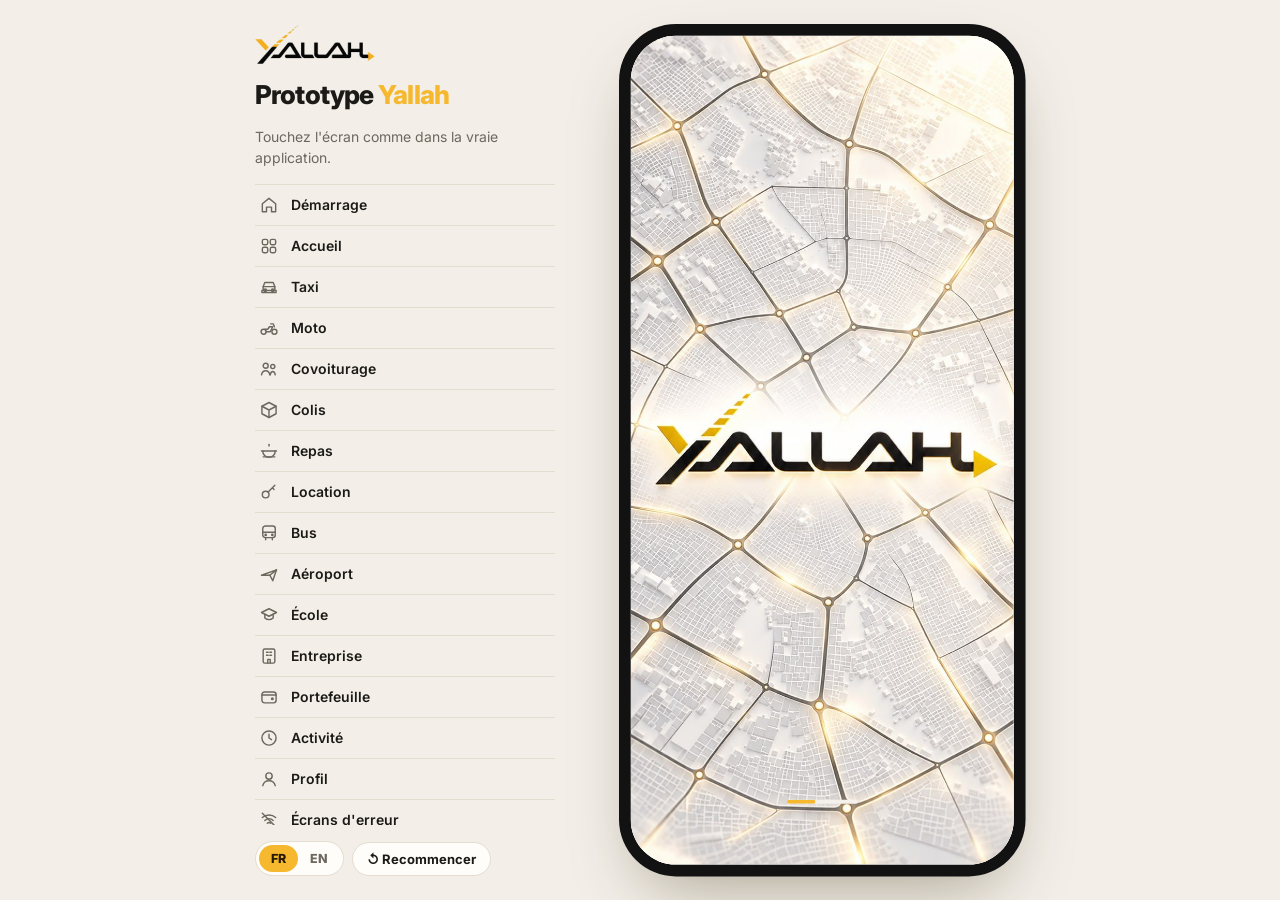
==== commit e88d0765: "New splash screen" ====
--- a/index.html
+++ b/index.html
@@ -318,7 +318,9 @@
 
 <script>
 const LOGO = '[data-uri]', LOGOW = '[data-uri]';
-const PH = { tower: 'photos/tower.jpg', car: 'photos/car.jpg' };
+const PH = { tower: 'photos/tower.jpg', car: 'photos/car.jpg', passenger: 'photos/passenger.jpg', moto: 'photos/moto.jpg', laugh: 'photos/laugh.jpg', airport: 'photos/airport.jpg', bus: 'photos/bus.jpg', fleet: 'photos/fleet.jpg' };
+const coverImg = (name, cap = '', ratio = '16/9') => `<div class="banner" style="height:auto;aspect-ratio:${ratio};cursor:default"><img src="photos/covers/${name}.jpg" alt="">${cap ? `<div class="cap"><div class="h3">${cap}</div></div>` : ''}</div>`;
+const pimg = (k, pos = '50% 50%') => `<img src="${PH[k]}" alt="" style="object-position:${pos}">`;
 const st = { lang: 'fr', ride: 'taxi', cart: {}, rate: 4, tip: 1, seat: '4C', amount: 25000, method: 'mpesa', pay: 'yallah', pin: '', size: 'm', poolDay: 0, chauffeur: true, ok: null, chatWith: 'driver', slide: 0, when: 0, car: 'prado', veh: 'sedan', notif: { trips: true, promo: false, wallet: true }, promo: false };
 let current = null, stack = [], timer = null;
 const L = (fr, en) => st.lang === 'en' ? en : fr;
@@ -340,9 +342,10 @@
   { id: 'jus', fr: 'Jus de gingembre', en: 'Ginger juice', p: 3000 }
 ];
 const CARS = [
-  { id: 'prado', name: 'Toyota Prado', seats: 7, p: 280000, col: '#e9e2d6' },
-  { id: 'corolla', name: 'Toyota Corolla', seats: 5, p: 120000, col: '#f3e6c8' },
-  { id: 'hiace', name: 'Toyota Hiace', seats: 14, p: 200000, col: '#e4e9ec' }
+  { id: 'prado', name: 'Toyota Prado', seats: 7, p: 280000, kind: 'suv' },
+  { id: 'accord', name: 'Honda Accord', seats: 5, p: 120000, kind: 'sedan' },
+  { id: 'brv', name: 'Honda BR-V', seats: 7, p: 150000, kind: 'crossover' },
+  { id: 'hiace', name: 'Toyota Hiace', seats: 14, p: 200000, kind: 'van' }
 ];
 
 /* ---------- building blocks ---------- */
@@ -367,6 +370,22 @@
 const DISH2 = '<ellipse cx="60" cy="58" rx="54" ry="16" fill="#fff"/><path d="M24 52c8-14 64-14 72 0z" fill="#e2b45e"/><path d="M30 48c10-6 50-6 60 0" stroke="#b5452b" stroke-width="4" fill="none"/>';
 const DISH3 = '<ellipse cx="60" cy="58" rx="54" ry="16" fill="#fff"/><path d="M30 50h60" stroke="#8a4a1c" stroke-width="7" stroke-linecap="round"/><circle cx="40" cy="50" r="6" fill="#b85c24"/><circle cx="58" cy="50" r="6" fill="#c96a2a"/><circle cx="76" cy="50" r="6" fill="#a24f1d"/>';
 const carArt = col => `<svg viewBox="0 0 200 90" preserveAspectRatio="xMidYMid slice" style="width:100%;height:100%;display:block"><rect width="200" height="90" fill="${col}"/><g transform="translate(40 26)"><path d="M10 40V28l14-16h62l20 16h8v12z" fill="#17171a"/><path d="M30 14h22v13H22zM57 14h26l14 13H57z" fill="#cfd6db"/><circle cx="30" cy="42" r="9" fill="#17171a" stroke="#fff" stroke-width="4"/><circle cx="96" cy="42" r="9" fill="#17171a" stroke="#fff" stroke-width="4"/></g></svg>`;
+const CARSHAPE = {
+  sedan: { body: 'M40 140 Q42 122 60 118 L95 112 Q115 90 140 86 L190 86 Q210 88 228 108 L255 114 Q268 118 268 132 L268 142 Q268 148 260 148 L48 148 Q40 148 40 140Z', win: ['M104 112 Q120 94 140 92 L162 92 L162 112Z', 'M168 92 L188 92 Q204 94 218 110 L168 112Z'], wh: [85, 225], r: 18, light: [252, 118] },
+  suv: { body: 'M38 140 L38 112 Q40 104 52 102 L80 100 L100 74 Q104 68 114 68 L222 68 Q232 68 238 76 L258 100 Q270 104 270 116 L270 142 Q270 148 262 148 L46 148 Q38 148 38 140Z', win: ['M106 98 L118 76 L160 76 L160 98Z', 'M166 76 L216 76 Q224 76 228 82 L240 98 L166 98Z'], wh: [82, 228], r: 21, light: [258, 106] },
+  crossover: { body: 'M38 140 L40 118 Q42 108 56 106 L86 104 L108 80 Q112 76 120 76 L214 76 Q226 76 234 86 L254 106 Q268 110 268 122 L268 142 Q268 148 260 148 L46 148 Q38 148 38 140Z', win: ['M112 102 L124 84 L162 84 L162 102Z', 'M168 84 L210 84 Q220 84 226 90 L238 102 L168 102Z'], wh: [84, 226], r: 19, light: [254, 110] },
+  van: { body: 'M30 140 L30 70 Q30 56 44 56 L230 56 Q246 56 256 70 L272 100 Q276 108 276 118 L276 142 Q276 148 268 148 L38 148 Q30 148 30 140Z', win: ['M44 66 L120 66 L120 96 L44 96Z', 'M126 66 L196 66 L196 96 L126 96Z', 'M202 66 L234 66 Q242 66 248 74 L262 96 L202 96Z'], wh: [78, 232], r: 19, light: [262, 104] }
+};
+const carPic = (kind, uid) => { const c = CARSHAPE[kind];
+  return `<svg viewBox="0 0 300 190" preserveAspectRatio="xMidYMid slice" style="width:100%;height:100%;display:block"><defs><linearGradient id="cg${uid}" x1="0" y1="0" x2="0" y2="1"><stop offset="0" stop-color="#f8d58c"/><stop offset=".62" stop-color="#f0a948"/><stop offset="1" stop-color="#d9873a"/></linearGradient></defs>
+  <rect width="300" height="190" fill="url(#cg${uid})"/><circle cx="64" cy="92" r="30" fill="#fff3cf" opacity=".85"/>
+  <g fill="#9a5a24" opacity=".55"><rect x="226" y="40" width="4" height="96"/><path d="M228 42c-14-10-30-8-38 0 12-2 24 0 38 4zM228 42c12-12 28-12 36-4-12-2-24 0-36 6zM228 42c-4-14 2-24 10-28-4 10-6 18-8 28z"/></g>
+  <rect y="150" width="300" height="40" fill="#6b5038"/><path d="M0 168h300" stroke="#e9c58a" stroke-width="2" stroke-dasharray="16 12" opacity=".6"/>
+  <ellipse cx="154" cy="150" rx="122" ry="7" fill="#000" opacity=".25"/>
+  <path d="${c.body}" fill="#f7f5f0"/><path d="${c.body}" fill="none" stroke="#d9d3c8" stroke-width="1.5"/>
+  ${c.win.map(w => `<path d="${w}" fill="#3a3f47"/>`).join('')}
+  <rect x="${c.light[0] - 8}" y="${c.light[1]}" width="12" height="6" rx="3" fill="#fff6d8"/><rect x="38" y="${c.light[1] + 4}" width="8" height="6" rx="2" fill="#c4382f"/>
+  ${c.wh.map(x => `<circle cx="${x}" cy="148" r="${c.r}" fill="#1c1c1e"/><circle cx="${x}" cy="148" r="${c.r * .5}" fill="#c9c9c9"/><circle cx="${x}" cy="148" r="${c.r * .18}" fill="#555"/>`).join('')}</svg>`; };
 /* placeholder "photos": warm duotone scenes, swapped for real photos later */
 const SCENE = {
   pay: `<svg class="photo ph" viewBox="0 0 390 844" preserveAspectRatio="xMidYMid slice"><defs><linearGradient id="sp" x1="0" y1="0" x2="0" y2="1"><stop offset="0" stop-color="#3a2a12"/><stop offset=".55" stop-color="#b9781c"/><stop offset="1" stop-color="#f3c25a"/></linearGradient><radialGradient id="sg" cx=".5" cy=".42" r=".5"><stop offset="0" stop-color="#ffe2a0" stop-opacity=".9"/><stop offset="1" stop-color="#ffe2a0" stop-opacity="0"/></radialGradient></defs><rect width="390" height="844" fill="url(#sp)"/><circle cx="195" cy="330" r="220" fill="url(#sg)"/><path d="M120 844V560c0-30 20-48 44-52l60-10c22-4 40 10 44 30l20 140v176z" fill="#22180a"/><rect x="150" y="250" width="120" height="236" rx="22" fill="#141414"/><rect x="160" y="266" width="100" height="196" rx="12" fill="#f5b82e"/><path d="M190 352l16 16 30-34" stroke="#1d1500" stroke-width="10" fill="none" stroke-linecap="round" stroke-linejoin="round"/><rect x="178" y="400" width="64" height="10" rx="5" fill="#1d1500" opacity=".5"/><path d="M118 600c-10-40 6-110 40-120l40-6c14 0 18 18 6 26l-34 18" fill="#2c1f0d"/></svg>`,
@@ -382,17 +401,14 @@
 const carImg = (pos = '62% 55%') => `<img src="${PH.car}" alt="" style="object-position:${pos}">`;
 /* ---------- screens ---------- */
 const S = {};
-S.splash = () => `<div class="scr fade">
-  <div class="glow" style="width:540px;height:540px;left:-75px;top:260px"></div>
-  <div class="body rel center" style="justify-content:center;gap:28px">
-    <img src="${LOGO}" alt="Yallah" style="width:212px">
-    <div class="spinner"><i></i></div></div></div>`;
-S.splash.auto = ['intro', 2400];
+S.splash = () => `<div class="scr fade" style="background:#f4f2ee"><img class="photo" src="photos/splash.jpg" alt="Yallah" style="object-position:50% 50%">
+  <div style="position:absolute;left:50%;bottom:calc(var(--bot) + 40px);transform:translateX(-50%);width:72px;z-index:2" class="bar"><i></i></div></div>`;
+S.splash.auto = ['intro', 2800];
 
 const SLIDES = () => [
   { img: `<img class="photo" src="${PH.tower}" alt="" style="object-position:50% 30%">`, t: L('Kinshasa,<br>en mouvement', 'Kinshasa,<br>on the move'), s: L('Taxi, moto, repas et colis. Une seule app.', 'Rides, food and parcels. One app.') },
-  { img: `<img class="photo" src="${PH.car}" alt="" style="filter:blur(18px) brightness(.55);transform:scale(1.15)"><img src="${PH.car}" alt="" style="position:absolute;left:0;right:0;top:calc(var(--top) + 84px);width:100%;aspect-ratio:3/2;object-fit:cover;object-position:60% 50%;-webkit-mask-image:linear-gradient(transparent,#000 12%,#000 82%,transparent);mask-image:linear-gradient(transparent,#000 12%,#000 82%,transparent)">`, t: L('Des chauffeurs<br>de confiance', 'Drivers<br>you can trust'), s: L('Vérifiés, notés, suivis en direct.', 'Verified, rated, tracked live.') },
-  { img: SCENE.pay, t: L('Payez<br>en un geste', 'Pay<br>in one tap'), s: 'M-Pesa, Airtel Money, Orange Money.' }
+  { img: `<img class="photo" src="${PH.passenger}" alt="" style="object-position:72% 40%">`, t: L('Montez,<br>on vous conduit', 'Hop in,<br>we\'ll drive'), s: L('Chauffeurs vérifiés, trajets suivis en direct.', 'Verified drivers, live-tracked rides.') },
+  { img: `<img class="photo" src="${PH.moto}" alt="" style="object-position:40% 50%">`, t: L('Moto ou taxi,<br>en un geste', 'Moto or taxi,<br>in one tap'), s: L('Payez avec M-Pesa, Airtel ou Orange Money.', 'Pay with M-Pesa, Airtel or Orange Money.') }
 ];
 S.intro = () => { const sl = SLIDES(), s = sl[st.slide], last = st.slide === sl.length - 1;
   return `<div class="scr fade" style="background:#111">${s.img}<div class="shade"></div>
@@ -438,16 +454,16 @@
   <div class="body">
     <button class="field" data-go="dest" data-ride="taxi"><span class="ph" style="display:flex;gap:12px;align-items:center">${ic('search')}${L('Où allez-vous ?', 'Where to?')}</span></button>
     <div class="svc4">${SERV().map((s, i) => svcBtn(s, i === 0)).join('')}</div>
-    <button class="banner" data-go="rental"><img src="${PH.car}" alt="" style="object-position:60% 55%"><div class="cap"><div class="h3">${L('Location avec chauffeur', 'Rent with a driver')}</div><div class="small" style="color:rgba(255,255,255,.8)">${L('Dès', 'From')} ${cdf(120000)} / ${L('jour', 'day')}</div></div></button>
+    <button class="banner" data-go="rental" style="height:auto;aspect-ratio:2.3"><img src="photos/covers/home_rental.jpg" alt=""><div class="cap"><div class="h3">${L('Location de voiture', 'Car rental')}</div><div class="small" style="color:rgba(255,255,255,.8)">${L('Dès', 'From')} ${cdf(120000)} / ${L('jour', 'day')}</div></div></button>
     <div><div class="h3" style="margin-bottom:10px">${L('Découvrir', 'Discover')}</div><div style="display:grid;grid-template-columns:1fr 1fr;gap:10px">
-      <button class="banner" data-go="pool" style="height:120px">${towerImg('50% 30%')}<div class="cap" style="padding:30px 12px 10px"><div class="h3" style="font-size:13.5px">Kinshasa → Matadi</div></div></button>
-      <button class="banner" data-go="air1" style="height:120px">${SCENE.plane}<div class="cap" style="padding:30px 12px 10px"><div class="h3" style="font-size:13.5px">${L('Aéroport', 'Airport')}</div></div></button></div></div>
+      <button class="banner" data-go="pool" style="height:auto;aspect-ratio:1.4"><img src="photos/covers/home_pool.jpg" alt=""><div class="cap" style="padding:30px 12px 10px"><div class="h3" style="font-size:13.5px">Kinshasa → Matadi</div></div></button>
+      <button class="banner" data-go="air1" style="height:auto;aspect-ratio:1.4"><img src="photos/covers/home_air.jpg" alt=""><div class="cap" style="padding:30px 12px 10px"><div class="h3" style="font-size:13.5px">${L('Aéroport', 'Airport')}</div></div></button></div></div>
     <div class="balance"><div class="grow"><div style="font-size:12.5px;color:#b9bcc2">Yallah Pay</div><div class="num" style="font-size:21px;font-weight:800;margin-top:2px">${cdf(85000)}</div></div>
       <button class="mini" data-go="topup">${ic('plus', 'style="width:18px;height:18px"')}${L('Recharger', 'Top up')}</button></div>
     <div><div class="h3">${L('Récents', 'Recent')}</div><div class="list">
       ${li('home', L('Maison', 'Home'), 'Ngaliema', 'choose')}${li('work', L('Bureau', 'Office'), 'Gombe', 'choose')}</div></div>
   </div>${nav('home')}</div>`;
-S.services = () => `<div class="scr">${header(L('Tous les services', 'All services'))}<div class="body">${heroPhoto(towerImg('50% 22%'), 130, L('Tout Kinshasa, une app', 'All of Kinshasa, one app'))}
+S.services = () => `<div class="scr">${header(L('Tous les services', 'All services'))}<div class="body">${coverImg('services', L('Tout Kinshasa, une app', 'All of Kinshasa, one app'))}
   <div class="label">${L('Se déplacer', 'Get around')}</div><div class="svc4">${[['taxi', 'car', 'Taxi', 'dest'], ['moto', 'moto', 'Moto', 'dest'], ['pool', 'pool', L('Covoiturage', 'Carpool'), 'pool'], ['bus', 'bus', 'Bus', 'bus']].map(s => svcBtn(s)).join('')}</div>
   <div class="label">${L('Réserver', 'Book')}</div><div class="svc4">${[['rental', 'key', L('Location', 'Rental'), 'rental'], ['air', 'plane', L('Aéroport', 'Airport'), 'air1'], ['school', 'school', L('École', 'School'), 'school1'], ['biz', 'building', L('Entreprise', 'Business'), 'biz1']].map(s => svcBtn(s)).join('')}</div>
   <div class="label">${L('Livrer & payer', 'Deliver & pay')}</div><div class="svc4">${[['food', 'food', L('Repas', 'Food'), 'food'], ['parcel', 'box', L('Colis', 'Parcel'), 'parcel'], ['wallet', 'wallet', L('Payer', 'Pay'), 'wallet'], ['gift', 'gift', L('Cadeaux', 'Rewards'), 'rewards']].map(s => svcBtn(s)).join('')}</div>
@@ -462,7 +478,7 @@
 
 /* ---------- ride ---------- */
 S.dest = () => `<div class="scr">${header(st.ride === 'moto' ? 'Moto' : 'Taxi')}
-  <div class="body">${heroPhoto(st.ride === 'moto' ? SCENE.moto : carImg('70% 50%'), 120)}<div style="display:flex;gap:14px"><div style="display:flex;flex-direction:column;align-items:center;padding:22px 0"><i style="width:10px;height:10px;border-radius:50%;border:2.5px solid var(--ink)"></i><i style="width:2px;flex:1;background:var(--line);margin:4px 0"></i><i style="width:10px;height:10px;border-radius:3px;background:var(--gold)"></i></div>
+  <div class="body">${coverImg(st.ride === 'moto' ? 'moto' : 'taxi')}<div style="display:flex;gap:14px"><div style="display:flex;flex-direction:column;align-items:center;padding:22px 0"><i style="width:10px;height:10px;border-radius:50%;border:2.5px solid var(--ink)"></i><i style="width:2px;flex:1;background:var(--line);margin:4px 0"></i><i style="width:10px;height:10px;border-radius:3px;background:var(--gold)"></i></div>
     <div class="grow" style="display:flex;flex-direction:column;gap:10px"><button class="field" data-go="pickup" style="min-height:52px">Pullman, Gombe</button><div class="field on" style="min-height:52px;font-weight:600">Silikin Village</div></div></div>
   <div class="chips"><button class="chip" data-go="schedule">${ic('clock', 'style="width:16px;height:16px;vertical-align:-3px"')} ${st.when ? L('Demain 08:00', 'Tomorrow 08:00') : L('Maintenant', 'Now')}</button><button class="chip" data-go="pickup">${ic('pin', 'style="width:16px;height:16px;vertical-align:-3px"')} ${L('Choisir sur la carte', 'Pick on map')}</button></div>
   <div class="list">${li('pin', 'Silikin Village', 'Ngaliema · 7,4 km', 'choose', '', 'gold')}${li('home', L('Maison', 'Home'), 'Ngaliema', 'choose', '')}${li('work', L('Bureau', 'Office'), 'Crown Tower, Gombe', 'choose', '')}${li('plane', L('Aéroport de N\'djili', 'N\'djili Airport'), 'FIH', 'choose', '')}</div></div>${nav('home')}</div>`;
@@ -542,7 +558,7 @@
   <div class="foot"><button class="btn ghost" data-go="help">${L('Un problème ?', 'Need help?')}</button></div>${nav('activity')}</div>`;
 
 /* ---------- carpool ---------- */
-S.pool = () => `<div class="scr">${header(L('Covoiturage', 'Carpool'))}<div class="body">${heroPhoto(towerImg('50% 25%'), 130, L('Partagez la route', 'Share the road'))}
+S.pool = () => `<div class="scr">${header(L('Covoiturage', 'Carpool'))}<div class="body">${coverImg('pool', L('Partagez la route', 'Share the road'))}
   <div style="display:flex;flex-direction:column;gap:10px"><div class="field">${ic('pin')}Kinshasa</div><div class="field on">${ic('pin', 'style="color:var(--gold-deep)"')}<b>Matadi</b></div></div>
   <div class="fl"><span class="label">Date</span><div class="chips">${[L('Aujourd\'hui', 'Today'), L('Demain', 'Tomorrow'), L('Sam. 24', 'Sat 24')].map((x, i) => `<button class="chip ${i === st.poolDay ? 'on' : ''}" data-act="poolday" data-v="${i}">${x}</button>`).join('')}</div></div>
   <div class="soft row">${ic('user')}<span class="grow">${L('1 passager', '1 passenger')}</span><div class="qty"><button aria-label="-">${ic('minus')}</button><button class="add" aria-label="+">${ic('plus')}</button></div></div></div>
@@ -624,11 +640,11 @@
 
 /* ---------- rental ---------- */
 S.rental = () => `<div class="scr">${header(L('Location de voiture', 'Car rental'))}<div class="body">
-  <div class="banner" style="height:170px;cursor:default"><img src="${PH.car}" alt="" style="object-position:62% 55%"><div class="cap"><div class="h3">${L('Avec ou sans chauffeur', 'With or without a driver')}</div></div></div>
-  ${CARS.map(c => `<button class="card row" data-go="rentdet" data-car="${c.id}" style="padding:10px"><div style="width:96px;height:64px;border-radius:14px;overflow:hidden;flex:none">${carArt(c.col)}</div><div class="grow"><div class="h3">${c.name}</div><div class="small">${c.seats} ${L('places', 'seats')}</div></div><div class="h3 num" style="text-align:right">${fmt(c.p)}<div class="small">CDF/${L('jour', 'day')}</div></div></button>`).join('')}</div>${nav('home')}</div>`;
+  <div class="banner" style="height:auto;aspect-ratio:16/9;cursor:default"><img src="photos/covers/rental.jpg" alt=""><div class="cap"><div class="h3">${L('Avec ou sans chauffeur', 'With or without a driver')}</div></div></div>
+  ${CARS.map(c => `<button class="card row" data-go="rentdet" data-car="${c.id}" style="padding:10px"><div style="width:96px;height:64px;border-radius:14px;overflow:hidden;flex:none">${carPic(c.kind, 't' + c.id)}</div><div class="grow"><div class="h3">${c.name}</div><div class="small">${c.seats} ${L('places', 'seats')}</div></div><div class="h3 num" style="text-align:right">${fmt(c.p)}<div class="small">CDF/${L('jour', 'day')}</div></div></button>`).join('')}</div>${nav('home')}</div>`;
 const curCar = () => CARS.find(x => x.id === st.car) || CARS[0];
 S.rentdet = () => { const c = curCar();
-  return `<div class="scr">${header(c.name)}<div class="body">${c.id === 'prado' ? heroPhoto(carImg('40% 55%'), 170) : `<div style="height:160px;border-radius:22px;overflow:hidden;flex:none">${carArt(c.col)}</div>`}
+  return `<div class="scr">${header(c.name)}<div class="body"><div style="height:190px;border-radius:22px;overflow:hidden;flex:none">${carPic(c.kind, 'h' + c.id)}</div>
   <div class="chips">${[L('Automatique', 'Automatic'), `${c.seats} ${L('places', 'seats')}`, L('Climatisée', 'Air con')].map(x => `<span class="chip static">${x}</span>`).join('')}</div>
   <div class="row"><span class="grow sub">${L('Par jour', 'Per day')}</span><span class="h2 num">${cdf(c.p)}</span></div></div>
   <div class="foot"><button class="btn" data-go="rentdates">${L('Choisir les dates', 'Choose dates')}</button></div>${nav('home')}</div>`; };
@@ -647,7 +663,7 @@
   <div class="foot"><button class="btn" data-go="ok" data-ok="rental">${L('Réserver', 'Book')}</button></div>${nav('home')}</div>`;
 
 /* ---------- bus ---------- */
-S.bus = () => `<div class="scr">${header(L('Bus interurbain', 'Intercity bus'))}<div class="body">${heroPhoto(SCENE.bus, 130)}
+S.bus = () => `<div class="scr">${header(L('Bus interurbain', 'Intercity bus'))}<div class="body">${coverImg('bus')}
   <div class="row soft"><div class="grow"><div class="small">${L('De', 'From')}</div><div class="h3">Kinshasa</div></div>${ic('arrow')}<div class="grow" style="text-align:right"><div class="small">${L('À', 'To')}</div><div class="h3">Matadi</div></div></div>
   <div class="chips">${[L('Sam. 24 oct.', 'Sat 24 Oct'), L('1 passager', '1 passenger')].map(x => `<span class="chip static">${x}</span>`).join('')}</div>
   ${[['06:30', '13:00', 45000, 12, 'Transco'], ['10:00', '16:30', 40000, 4, 'Trans Kin']].map(([a, b, p, s, co]) => `<button class="card row" data-go="seats"><div class="tile">${ic('bus')}</div><div class="grow"><div class="h3 num">${a} → ${b}</div><div class="small">${co} · ${s} ${L('places', 'seats')}</div></div><div class="h3 num">${cdf(p)}</div></button>`).join('')}</div>${nav('home')}</div>`;
@@ -669,7 +685,7 @@
 
 /* ---------- school / business / airport ---------- */
 const stepHead = (n, of) => `<div class="row" style="gap:6px">${Array.from({ length: of }, (_, i) => `<i style="flex:1;height:4px;border-radius:2px;background:${i < n ? 'var(--gold)' : 'var(--chip)'}"></i>`).join('')}</div>`;
-S.school1 = () => `<div class="scr">${header(L('Transport scolaire', 'School transport'))}<div class="body">${heroPhoto(SCENE.school, 120)}${stepHead(1, 3)}<h2 class="h2">${L('Élève', 'Student')}</h2>
+S.school1 = () => `<div class="scr">${header(L('Transport scolaire', 'School transport'))}<div class="body">${heroPhoto(SCENE.school, 0).replace('height:0px', 'height:auto;aspect-ratio:16/9')}${stepHead(1, 3)}<h2 class="h2">${L('Élève', 'Student')}</h2>
   ${fld(L('Nom de l\'élève', 'Student name'), 'Ketsia Mukendi', { on: true })}${fld(L('Classe', 'Grade'), '4e primaire')}${fld(L('École', 'School'), 'TASOK, Ngaliema', { icon: 'school' })}${fld(L('Parent', 'Parent'), 'Alain · +243 82 441 9080', { icon: 'phone' })}</div>
   <div class="foot"><button class="btn" data-go="school2">${L('Continuer', 'Continue')}</button></div>${nav('home')}</div>`;
 S.school2 = () => `<div class="scr">${header(L('Trajet & horaires', 'Route & times'))}<div class="body">${stepHead(2, 3)}
@@ -682,7 +698,7 @@
   ${kv([[L('Élève', 'Student'), 'Ketsia M.'], [L('École', 'School'), 'TASOK'], [L('Horaires', 'Times'), '07:15 · 15:30'], [L('Jours', 'Days'), L('Lun – Ven', 'Mon – Fri')], [L('Formule', 'Plan'), L('Mensuel', 'Monthly')]])}
   <div class="row"><span class="grow sub">${L('Par mois', 'Per month')}</span><span class="h2 num">${cdf(180000)}</span></div></div>
   <div class="foot"><button class="btn" data-go="ok" data-ok="request">${L('Envoyer la demande', 'Send request')}</button></div>${nav('home')}</div>`;
-S.biz1 = () => `<div class="scr">${header(L('Entreprise', 'Business'))}<div class="body">${heroPhoto(towerImg('50% 24%'), 120)}${stepHead(1, 3)}<h2 class="h2">${L('Société', 'Company')}</h2>
+S.biz1 = () => `<div class="scr">${header(L('Entreprise', 'Business'))}<div class="body">${coverImg('business')}${stepHead(1, 3)}<h2 class="h2">${L('Société', 'Company')}</h2>
   ${fld(L('Nom de la société', 'Company name'), 'Rawbank', { on: true, icon: 'building' })}${fld(L('Contact', 'Contact'), 'Alain M. · RH', { icon: 'user' })}${fld('E-mail', 'transport@entreprise.cd')}</div>
   <div class="foot"><button class="btn" data-go="biz2">${L('Continuer', 'Continue')}</button></div>${nav('home')}</div>`;
 S.biz2 = () => `<div class="scr">${header(L('Trajet', 'Route'))}<div class="body">${stepHead(2, 3)}
@@ -694,7 +710,7 @@
   ${kv([[L('Société', 'Company'), 'Rawbank'], [L('Trajet', 'Route'), 'Limete → Gombe'], [L('Horaires', 'Times'), '07:00 · 17:30'], [L('Employés', 'Employees'), '24'], [L('Véhicule', 'Vehicle'), 'Minibus × 2']])}
   <div class="small">${L('Devis envoyé sous 24 h.', 'Quote sent within 24 h.')}</div></div>
   <div class="foot"><button class="btn" data-go="ok" data-ok="request">${L('Demander un devis', 'Request a quote')}</button></div>${nav('home')}</div>`;
-S.air1 = () => `<div class="scr">${header(L('Aéroport', 'Airport'))}<div class="body">${heroPhoto(SCENE.plane, 120)}${stepHead(1, 3)}
+S.air1 = () => `<div class="scr">${header(L('Aéroport', 'Airport'))}<div class="body">${coverImg('airport')}${stepHead(1, 3)}
   <div class="chips"><button class="chip on" data-act="pick">${L('Arrivée', 'Arrival')}</button><button class="chip" data-act="pick">${L('Départ', 'Departure')}</button></div>
   ${fld(L('Numéro de vol', 'Flight number'), 'ET 841', { on: true, icon: 'plane' })}
   <div class="card row"><div class="tile gold">${ic('plane')}</div><div class="grow"><div class="h3">Addis Ababa → Kinshasa</div><div class="small">${L('Arrivée 17:30 · N\'djili', 'Arrives 17:30 · N\'djili')}</div></div><span class="badge green">${L('À l\'heure', 'On time')}</span></div>
@@ -782,7 +798,7 @@
 S.rewards = () => `<div class="scr">${header('Yallah Gold')}<div class="body">
   <div class="card" style="background:var(--ink);color:#fff;box-shadow:none;display:flex;flex-direction:column;gap:12px"><div class="small" style="color:#b9bcc2">${L('Vos points', 'Your points')}</div><div class="num" style="font-size:36px;font-weight:800">1 240</div><div class="bar" style="background:#333"><i style="width:62%;animation:none;transform:none"></i></div><div class="small" style="color:#b9bcc2">${L('760 points avant Platine', '760 points to Platinum')}</div></div>
   <div class="label">${L('Utiliser mes points', 'Use my points')}</div><div class="list">${li('car', L('Course gratuite', 'Free ride'), '1 000 pts', 'promo', '<span class="badge">OK</span>', 'gold')}${li('food', L('Livraison offerte', 'Free delivery'), '500 pts', null, '<span class="badge">OK</span>', 'gold')}${li('key', L('−10% location', '10% off rental'), '2 000 pts', null, '')}</div></div>${nav('profile')}</div>`;
-S.refer = () => `<div class="scr">${header(L('Inviter un ami', 'Invite a friend'))}<div class="body center" style="gap:16px">${heroPhoto(carImg('85% 40%'), 150)}<div class="okmark" style="width:96px;height:96px">${ic('gift', 'style="width:42px;height:42px"')}</div>
+S.refer = () => `<div class="scr">${header(L('Inviter un ami', 'Invite a friend'))}<div class="body center" style="gap:16px">${coverImg('refer')}<div class="okmark" style="width:96px;height:96px">${ic('gift', 'style="width:42px;height:42px"')}</div>
   <h1 class="h2">${L('5 000 CDF pour vous deux', 'CDF 5,000 for you both')}</h1><div class="dash h2 num" style="letter-spacing:.12em;width:100%">ALAIN24</div></div>
   <div class="foot"><button class="btn" data-act="toast" data-v="${L('Lien copié', 'Link copied')}">${ic('share')} ${L('Partager', 'Share')}</button></div>${nav('profile')}</div>`;
 S.help = () => `<div class="scr">${header(L('Aide', 'Help'))}<div class="body"><div class="list">
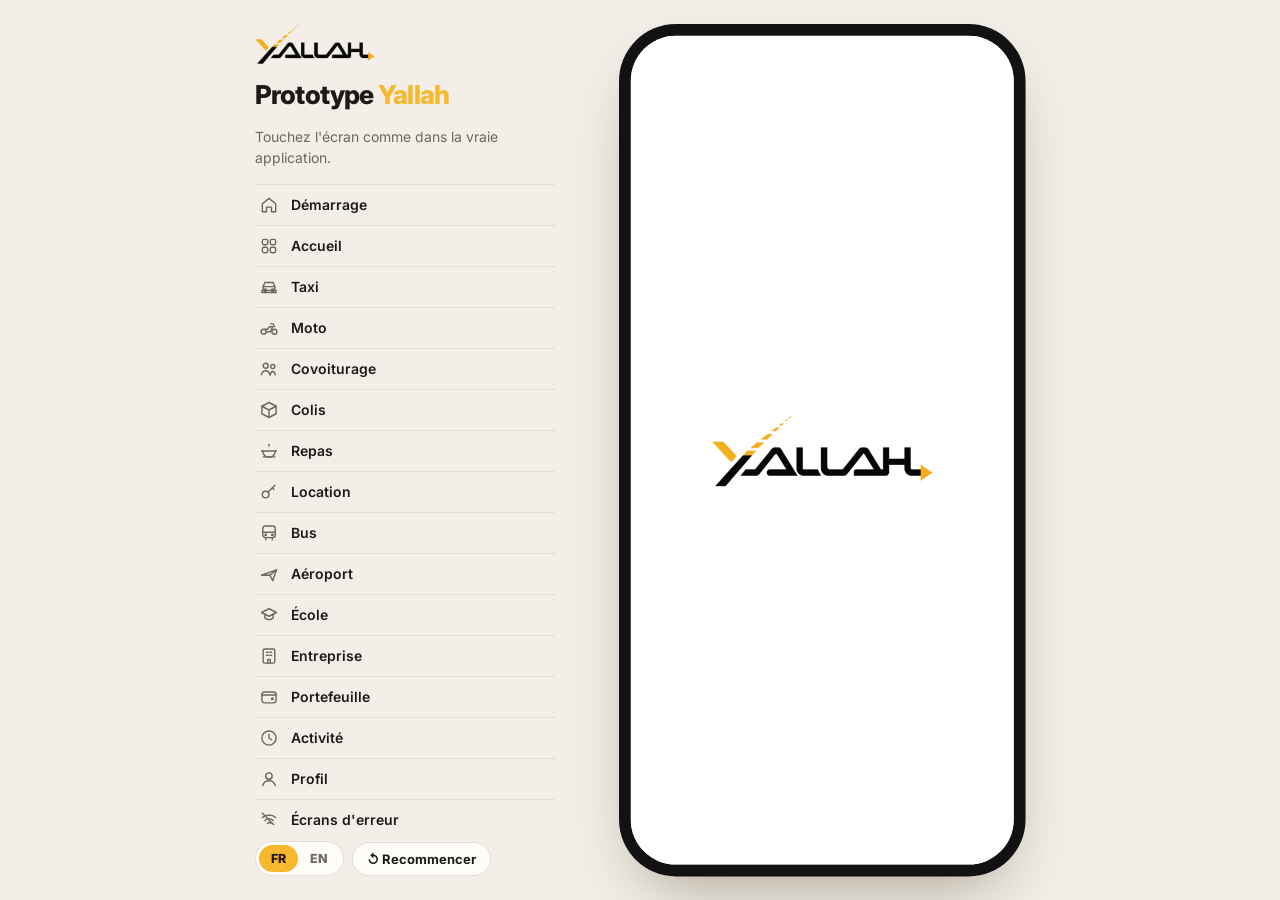
==== commit 4c427ab5: "Prototype and demos: client artwork, new onboarding (splash, welcome, phone, 6-digit code)" ====
--- a/index.html
+++ b/index.html
@@ -125,6 +125,18 @@
 .svc4 .sq { width: 100%; max-width: 68px; aspect-ratio: 1; border-radius: 20px; background: var(--card); box-shadow: 0 0 0 1px var(--line) inset; display: grid; place-items: center; }
 .svc4 .sq .ic { width: 26px; height: 26px; stroke-width: 1.5; }
 .svc4 button.hot .sq { background: var(--gold); box-shadow: none; color: #1d1500; }
+.svc4 .sq.art { background: #fff; overflow: hidden; }
+.svc4 .sq.art img { width: 100%; height: 100%; object-fit: cover; display: block; }
+.svc4 button.hot .sq.art { background: #fff; box-shadow: 0 0 0 2px var(--gold) inset; }
+.svc4 button.hot .sq.art img { border-radius: 18px; }
+.tile.art { background: #fff; overflow: hidden; padding: 0; box-shadow: 0 0 0 1px var(--line) inset; }
+.tile.art img { width: 100%; height: 100%; object-fit: cover; display: block; }
+.wl-hero { border-radius: 34px; overflow: hidden; background: #0b0b0b; aspect-ratio: 812 / 731; width: 100%; }
+.wl-hero img { width: 100%; height: 100%; object-fit: cover; display: block; }
+.ph-field { display: flex; align-items: center; gap: 12px; min-height: 58px; border-radius: 16px; border: 1.5px solid var(--line); background: #fff; padding: 0 16px; }
+.otp6 { display: grid; grid-template-columns: repeat(6, 1fr); gap: 8px; }
+.otp6 span { aspect-ratio: 44 / 54; border-radius: 12px; border: 1.5px solid var(--line); display: grid; place-items: center; font-size: 22px; font-weight: 800; background: #fff; }
+.otp6 span.on { border: 2px solid var(--gold); }
 .svc4 span.n { white-space: nowrap; overflow: hidden; text-overflow: ellipsis; max-width: 100%; }
 .balance { display: flex; align-items: center; gap: 12px; background: var(--ink); color: #fff; border-radius: 22px; padding: 16px 18px; }
 .balance .mini { border: 0; background: var(--gold); color: #1d1500; border-radius: 14px; min-height: 42px; padding: 0 14px; font-weight: 700; display: flex; gap: 6px; align-items: center; cursor: pointer; }
@@ -401,10 +413,13 @@
 const carImg = (pos = '62% 55%') => `<img src="${PH.car}" alt="" style="object-position:${pos}">`;
 /* ---------- screens ---------- */
 const S = {};
-S.splash = () => `<div class="scr fade" style="background:#f4f2ee"><img class="photo" src="photos/splash.jpg" alt="Yallah" style="object-position:50% 50%">
-  <div style="position:absolute;left:50%;bottom:calc(var(--bot) + 40px);transform:translateX(-50%);width:72px;z-index:2" class="bar"><i></i></div></div>`;
-S.splash.auto = ['intro', 2800];
-
+S.splash = () => `<div class="scr fade" style="background:#fff;display:grid;place-items:center"><img src="${LOGO}" alt="YALLAH" style="width:58%;max-width:240px;object-fit:contain"></div>`;
+S.splash.auto = ['welcome', 2200];
+S.welcome = () => `<div class="scr fade" style="background:#fff"><div style="padding:calc(var(--top) + 12px) 20px calc(var(--bot) + 18px);display:flex;flex-direction:column;flex:1;min-height:100%">
+  <div class="wl-hero"><img src="photos/welcome_car.jpg" alt=""></div>
+  <div style="flex:1;display:flex;flex-direction:column;align-items:center;justify-content:center;gap:20px;padding:24px 0">
+    <img src="${LOGO}" alt="YALLAH" style="width:150px;object-fit:contain"><h1 class="h1" style="font-size:24px;text-align:center">${L('Bienvenue sur YALLAH', 'Welcome to YALLAH')}</h1></div>
+  <button class="btn" data-go="login">${L('Commencer', 'Get started')}</button></div></div>`;
 const SLIDES = () => [
   { img: `<img class="photo" src="${PH.tower}" alt="" style="object-position:50% 30%">`, t: L('Kinshasa,<br>en mouvement', 'Kinshasa,<br>on the move'), s: L('Taxi, moto, repas et colis. Une seule app.', 'Rides, food and parcels. One app.') },
   { img: `<img class="photo" src="${PH.passenger}" alt="" style="object-position:72% 40%">`, t: L('Montez,<br>on vous conduit', 'Hop in,<br>we\'ll drive'), s: L('Chauffeurs vérifiés, trajets suivis en direct.', 'Verified drivers, live-tracked rides.') },
@@ -419,20 +434,23 @@
     ${last ? `<button class="btn" data-go="login">${L('Commencer', 'Get started')} ${ic('arrow')}</button>` : `<div class="row"><button class="link" data-go="login" style="color:#fff;padding-left:0;align-self:auto">${L('Se connecter', 'Sign in')}</button><span class="grow"></span><button class="round" data-act="slide" aria-label="${L('Suivant', 'Next')}" style="width:60px;height:60px;background:var(--gold);border:0;color:#1d1500">${ic('arrow')}</button></div>`}
   </div></div>`; };
 
-S.login = () => `<div class="scr fade" style="background:#111"><img class="photo" src="${PH.tower}" alt="" style="object-position:50% 35%"><div class="shade" style="background:linear-gradient(180deg,rgba(0,0,0,.55),rgba(0,0,0,.15) 40%,rgba(0,0,0,.75))"></div>
-  <div class="floattop"><button class="round glass" data-back aria-label="Back">${ic('back')}</button><span></span></div>
-  <div class="rel on-photo" style="padding:calc(var(--top) + 76px) 24px 0;display:flex;flex-direction:column;gap:20px">
-    <img src="${LOGOW}" alt="Yallah" style="width:132px">
-    <div><h1 class="h1">${L('Bienvenue', 'Welcome')}</h1><p class="sub" style="margin-top:6px">${L('Entrez votre numéro de téléphone.', 'Enter your phone number.')}</p></div>
-    <div class="field on" style="color:var(--ink)"><svg viewBox="0 0 30 20" width="26" height="18"><use href="#i-flag"/></svg><b>+243</b><span style="width:1px;height:24px;background:var(--line)"></span><span class="num" style="font-weight:600;letter-spacing:.04em">82 441 9080</span></div>
-  </div>
-  <div class="foot rel on-photo" style="margin-top:auto"><button class="btn" data-go="otp">${L('Continuer', 'Continue')} ${ic('arrow')}</button><span class="small" style="text-align:center;color:rgba(255,255,255,.75)">${L('Un code vous sera envoyé par SMS.', "We'll text you a code.")}</span></div></div>`;
-
-S.otp = () => `<div class="scr">${header('', { home: false })}
-  <div class="body"><div><h1 class="h1">${L('Code de vérification', 'Verification code')}</h1><p class="sub" style="margin-top:8px">${L('Envoyé au', 'Sent to')} +243 82 441 9080</p></div>
-  <div class="otp"><span>5</span><span>8</span><span>2</span><span class="on">4</span></div>
-  <button class="link" style="align-self:flex-start;padding-left:0">${L('Renvoyer le code · 0:42', 'Resend code · 0:42')}</button></div>
-  <div class="foot"><button class="btn" data-go="signup">${L('Vérifier', 'Verify')}</button></div></div>`;
+S.login = () => `<div class="scr fade" style="background:#fff">
+  <div class="top" style="padding-top:calc(var(--top) + 8px)"><button class="round" data-back aria-label="Back">${ic('back')}</button><div class="grow" style="display:grid;place-items:center"><img src="${LOGO}" alt="YALLAH" style="width:112px"></div><span style="width:44px"></span></div>
+  <div class="body" style="gap:24px">
+    <h1 class="h1" style="font-size:26px">${L('Entrez votre numéro de téléphone', 'Enter your phone number')}</h1>
+    <div class="ph-field"><svg viewBox="0 0 30 20" width="24" height="16"><use href="#i-flag"/></svg><b>+243</b><span style="width:1px;height:26px;background:var(--line)"></span><span class="num" style="font-weight:600;letter-spacing:.04em">82 441 9080</span></div>
+    <div class="row" style="gap:16px;align-items:center"><p class="sub grow" style="font-size:14px">${L('Nous vous enverrons un code de vérification par SMS.', "We'll send you a verification code by SMS.")}</p>
+      <button class="round" data-go="otp" aria-label="${L('Continuer', 'Continue')}" style="width:58px;height:58px;background:var(--gold);border:0;color:#1d1500">${ic('arrow')}</button></div>
+  </div></div>`;
+
+S.otp = () => `<div class="scr fade" style="background:#fff">
+  <div class="top" style="padding-top:calc(var(--top) + 8px)"><button class="round" data-back aria-label="Back">${ic('back')}</button><div class="grow" style="display:grid;place-items:center"><img src="${LOGO}" alt="YALLAH" style="width:112px"></div><span style="width:44px"></span></div>
+  <div class="body" style="gap:22px;align-items:stretch">
+    <div style="text-align:center"><h1 class="h1" style="font-size:24px">${L('Entrez le code de vérification', 'Enter the verification code')}</h1><p class="sub" style="margin-top:8px">${L('Nous avons envoyé un code par SMS à votre numéro.', 'We sent a code by SMS to your number.')}</p><p class="small" style="margin-top:4px;font-weight:700;color:var(--ink)">+243 82 441 9080</p></div>
+    <div class="otp6"><span>5</span><span>8</span><span>2</span><span>4</span><span>1</span><span class="on">7</span></div>
+    <button class="btn" data-go="signup">${L('Vérifier', 'Verify')}</button>
+    <button class="link" style="align-self:center">${L('Renvoyer le code', 'Resend code')} · 0:42</button>
+  </div></div>`;
 S.signup = () => `<div class="scr">${header('', { home: false })}<div class="body"><h1 class="h1">${L('Votre profil', 'Your profile')}</h1>
   <button class="round" style="width:88px;height:88px;background:var(--gold-soft);border:0;color:var(--gold-deep)">${ic('camera', 'style="width:30px;height:30px"')}</button>
   ${fld(L('Prénom et nom', 'Full name'), 'Alain Mukendi', { on: true })}${fld(L('E-mail (facultatif)', 'Email (optional)'), 'alain@email.cd')}
@@ -446,7 +464,9 @@
 /* home */
 const SERV = () => [['taxi', 'car', 'Taxi', 'dest'], ['moto', 'moto', 'Moto', 'dest'], ['pool', 'pool', L('Covoiturage', 'Carpool'), 'pool'], ['parcel', 'box', L('Colis', 'Parcel'), 'parcel'],
   ['food', 'food', L('Repas', 'Food'), 'food'], ['rental', 'key', L('Location', 'Rental'), 'rental'], ['bus', 'bus', 'Bus', 'bus'], ['more', 'grid', L('Plus', 'More'), 'services']];
-const svcBtn = ([k, i, n, go], hot) => `<button class="${hot ? 'hot' : ''}" data-go="${go}" ${k === 'taxi' || k === 'moto' ? `data-ride="${k}"` : ''}><span class="sq">${ic(i)}</span><span class="n">${n}</span></button>`;
+const ART = { taxi: 'photos/tiles/taxi.jpg', moto: 'photos/tiles/moto.jpg', comfort: 'photos/tiles/confort.jpg', pool: 'photos/tiles/pool.jpg', parcel: 'photos/tiles/parcel_medium.png', rental: 'photos/tiles/premium.jpg', bus: 'photos/tiles/bus.jpg' };
+const VEH_ART = { moto: 'photos/tiles/moto.jpg', taxi: 'photos/tiles/economie.jpg', comfort: 'photos/tiles/confort.jpg' };
+const svcBtn = ([k, i, n, go], hot) => `<button class="${hot ? 'hot' : ''}" data-go="${go}" ${k === 'taxi' || k === 'moto' ? `data-ride="${k}"` : ''}>${ART[k] ? `<span class="sq art"><img src="${ART[k]}" alt=""></span>` : `<span class="sq">${ic(i)}</span>`}<span class="n">${n}</span></button>`;
 S.home = () => `<div class="scr">
   <div class="top"><div class="grow"><div class="small">${L('Bonjour', 'Hello')}</div><div class="h2">Alain</div></div>
     <button class="round" data-go="notifs" aria-label="Notifications">${ic('bell')}</button>
@@ -493,7 +513,7 @@
   const sel = o.find(x => x[0] === st.ride) || o[1];
   return `<div class="scr">${mapTop('<use href="#route"/>')}
   <div class="sheet"><div class="grab"></div><h2 class="h2">${L('Choisissez un trajet', 'Choose a ride')}</h2>
-  <div>${o.map(([k, i, n, p, m]) => `<button class="opt ${k === sel[0] ? 'on' : ''}" data-act="ride" data-v="${k}"><div class="tile">${ic(i)}</div><div class="grow"><div class="h3">${n}</div><div class="small">${m} min</div></div><div class="h3 num">${st.promo ? `<s class="small">${fmt(p)}</s> ` : ''}${cdf(st.promo ? Math.round(p * .8) : p)}</div></button>`).join('')}</div>
+  <div>${o.map(([k, i, n, p, m]) => `<button class="opt ${k === sel[0] ? 'on' : ''}" data-act="ride" data-v="${k}"><div class="tile art"><img src="${VEH_ART[k]}" alt=""></div><div class="grow"><div class="h3">${n}</div><div class="small">${m} min</div></div><div class="h3 num">${st.promo ? `<s class="small">${fmt(p)}</s> ` : ''}${cdf(st.promo ? Math.round(p * .8) : p)}</div></button>`).join('')}</div>
   <div class="row" style="gap:10px"><button class="chip grow" data-go="paypick" style="display:flex;gap:8px;align-items:center;justify-content:center">${ic('wallet', 'style="width:18px;height:18px"')}${payName()}</button><button class="chip grow" data-go="promo" style="display:flex;gap:8px;align-items:center;justify-content:center">${ic('tag', 'style="width:18px;height:18px"')}${st.promo ? 'YALLAH20' : L('Code promo', 'Promo')}</button></div>
   <button class="btn" data-go="${st.when ? 'scheduled' : 'search'}">${L('Confirmer', 'Confirm')} ${sel[2]}</button></div></div>`; };
 S.paypick = () => `<div class="scr">${header(L('Paiement', 'Payment'), { close: true })}<div class="body"><div class="list">${PAYS().map(([k, i, n, s]) => `<button class="li" data-act="pay" data-v="${k}"><div class="tile">${ic(i)}</div><div class="grow"><div class="h3">${n}</div>${s ? `<div class="small">${s}</div>` : ''}</div><span class="radio ${k === st.pay ? 'on' : ''}"></span></button>`).join('')}</div></div>
@@ -558,7 +578,7 @@
   <div class="foot"><button class="btn ghost" data-go="help">${L('Un problème ?', 'Need help?')}</button></div>${nav('activity')}</div>`;
 
 /* ---------- carpool ---------- */
-S.pool = () => `<div class="scr">${header(L('Covoiturage', 'Carpool'))}<div class="body">${coverImg('pool', L('Partagez la route', 'Share the road'))}
+S.pool = () => `<div class="scr">${header(L('Covoiturage', 'Carpool'))}<div class="body">${coverImg('pool')}
   <div style="display:flex;flex-direction:column;gap:10px"><div class="field">${ic('pin')}Kinshasa</div><div class="field on">${ic('pin', 'style="color:var(--gold-deep)"')}<b>Matadi</b></div></div>
   <div class="fl"><span class="label">Date</span><div class="chips">${[L('Aujourd\'hui', 'Today'), L('Demain', 'Tomorrow'), L('Sam. 24', 'Sat 24')].map((x, i) => `<button class="chip ${i === st.poolDay ? 'on' : ''}" data-act="poolday" data-v="${i}">${x}</button>`).join('')}</div></div>
   <div class="soft row">${ic('user')}<span class="grow">${L('1 passager', '1 passenger')}</span><div class="qty"><button aria-label="-">${ic('minus')}</button><button class="add" aria-label="+">${ic('plus')}</button></div></div></div>
@@ -574,10 +594,10 @@
 
 /* ---------- parcel ---------- */
 S.parcel = () => `<div class="scr">${header(L('Envoyer un colis', 'Send a parcel'))}<div class="body">
-  <div class="banner" style="height:120px;cursor:default">${SCENE.parcel}</div>
+  <div class="banner" style="height:auto;aspect-ratio:16/9;cursor:default"><img src="photos/covers/parcel.jpg" alt=""></div>
   <div style="display:flex;flex-direction:column;gap:10px"><div class="field">${ic('pin')}Pullman, Gombe</div><div class="field on">${ic('pin', 'style="color:var(--gold-deep)"')}<b>Silikin Village</b></div></div>
   <div class="fl"><span class="label">${L('Taille', 'Size')}</span><div style="display:grid;grid-template-columns:repeat(3,1fr);gap:10px">${[['s', L('Petit', 'Small'), .75], ['m', L('Moyen', 'Medium'), 1], ['l', L('Grand', 'Large'), 1.25]].map(([k, n, z]) =>
-    `<button class="opt ${k === st.size ? 'on' : ''}" data-act="size" data-v="${k}" style="flex-direction:column;gap:8px;padding:14px 6px;background:${k === st.size ? '#fffbf1' : 'var(--card)'};box-shadow:0 0 0 1px var(--line) inset">${ic('box', `style="width:${Math.round(28 * z)}px;height:${Math.round(28 * z)}px"`)}<span class="h3" style="font-size:13.5px">${n}</span></button>`).join('')}</div></div></div>
+    `<button class="opt ${k === st.size ? 'on' : ''}" data-act="size" data-v="${k}" style="flex-direction:column;gap:8px;padding:14px 6px;background:${k === st.size ? '#fffbf1' : 'var(--card)'};box-shadow:0 0 0 1px var(--line) inset"><img src="photos/tiles/parcel_${{ s: 'small', m: 'medium', l: 'large' }[k]}.png" alt="" style="width:${Math.round(58 * z)}px;height:${Math.round(58 * z)}px;object-fit:contain"><span class="h3" style="font-size:13.5px">${n}</span></button>`).join('')}</div></div></div>
   <div class="foot"><button class="btn" data-go="precip">${L('Continuer', 'Continue')}</button></div>${nav('home')}</div>`;
 const parcelPrice = () => ({ s: 4500, m: 6500, l: 9500 }[st.size]);
 S.precip = () => `<div class="scr">${header(L('Destinataire', 'Recipient'))}<div class="body">
